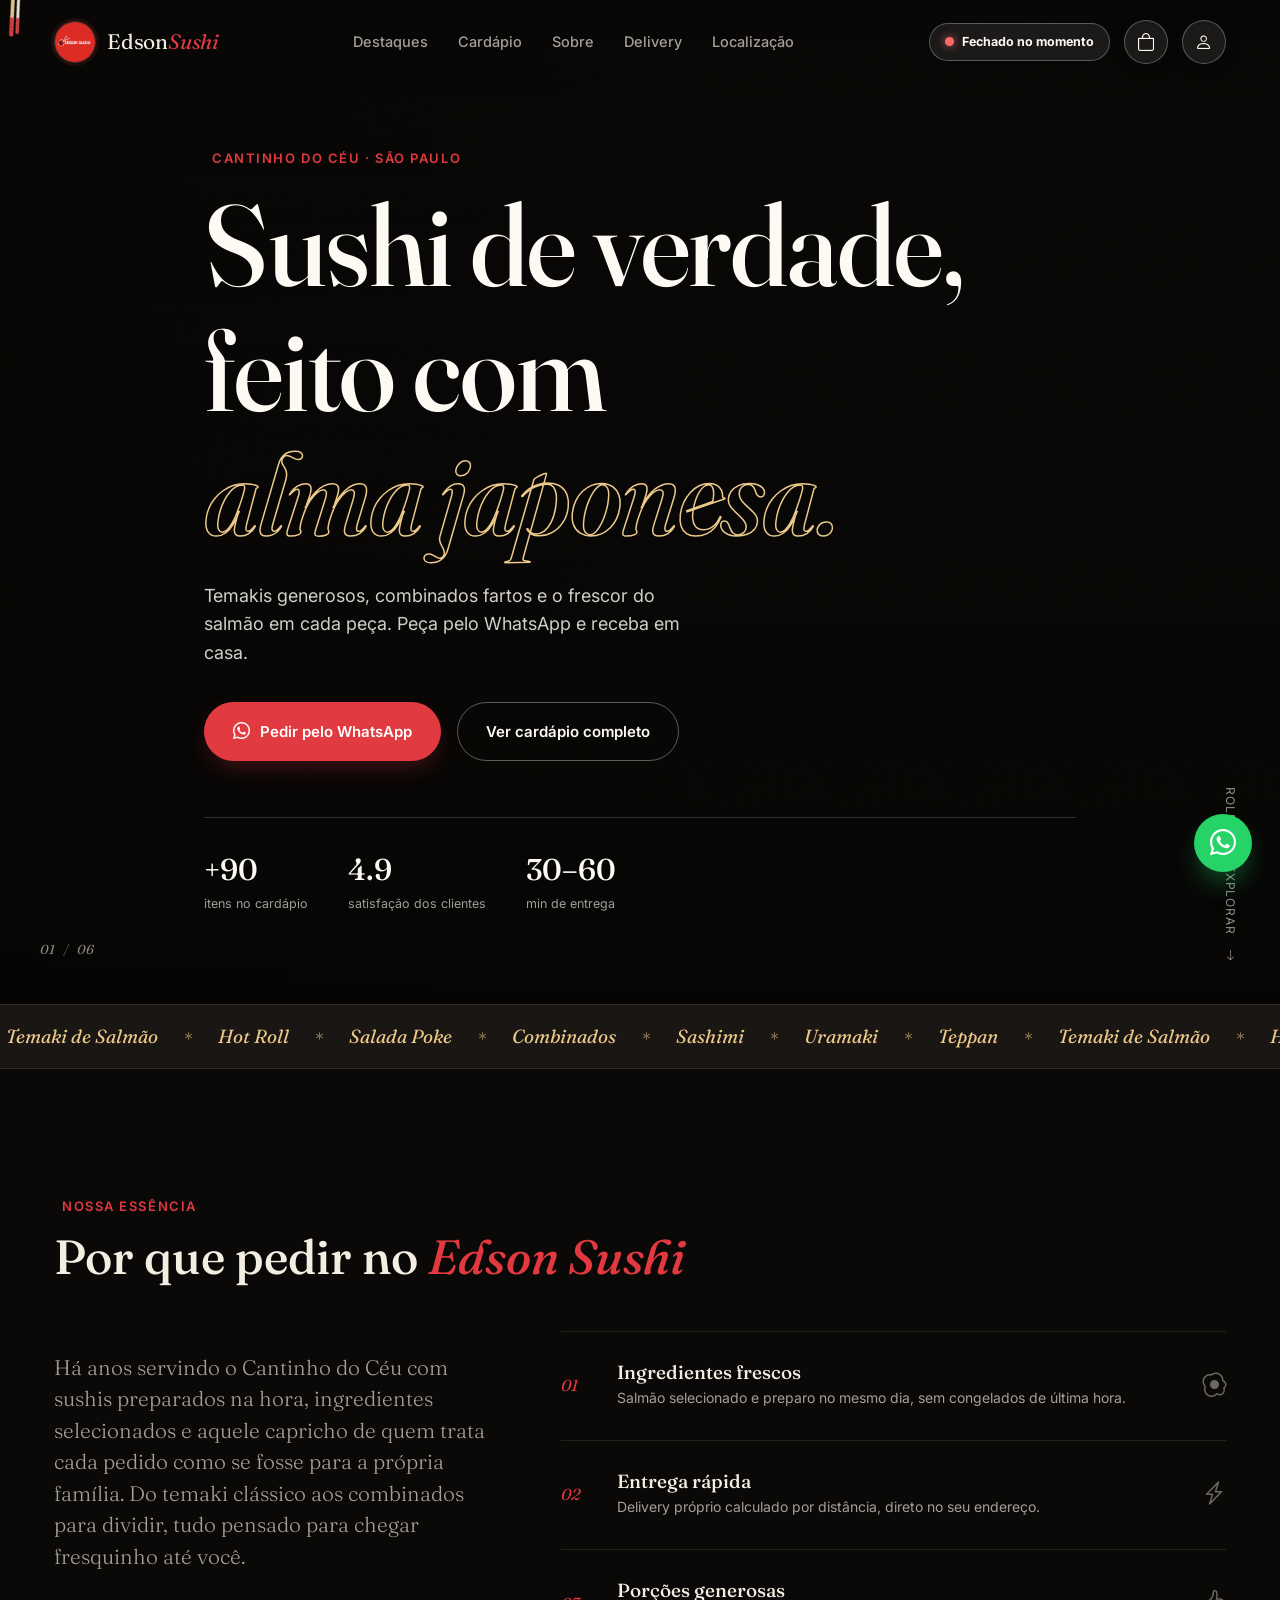
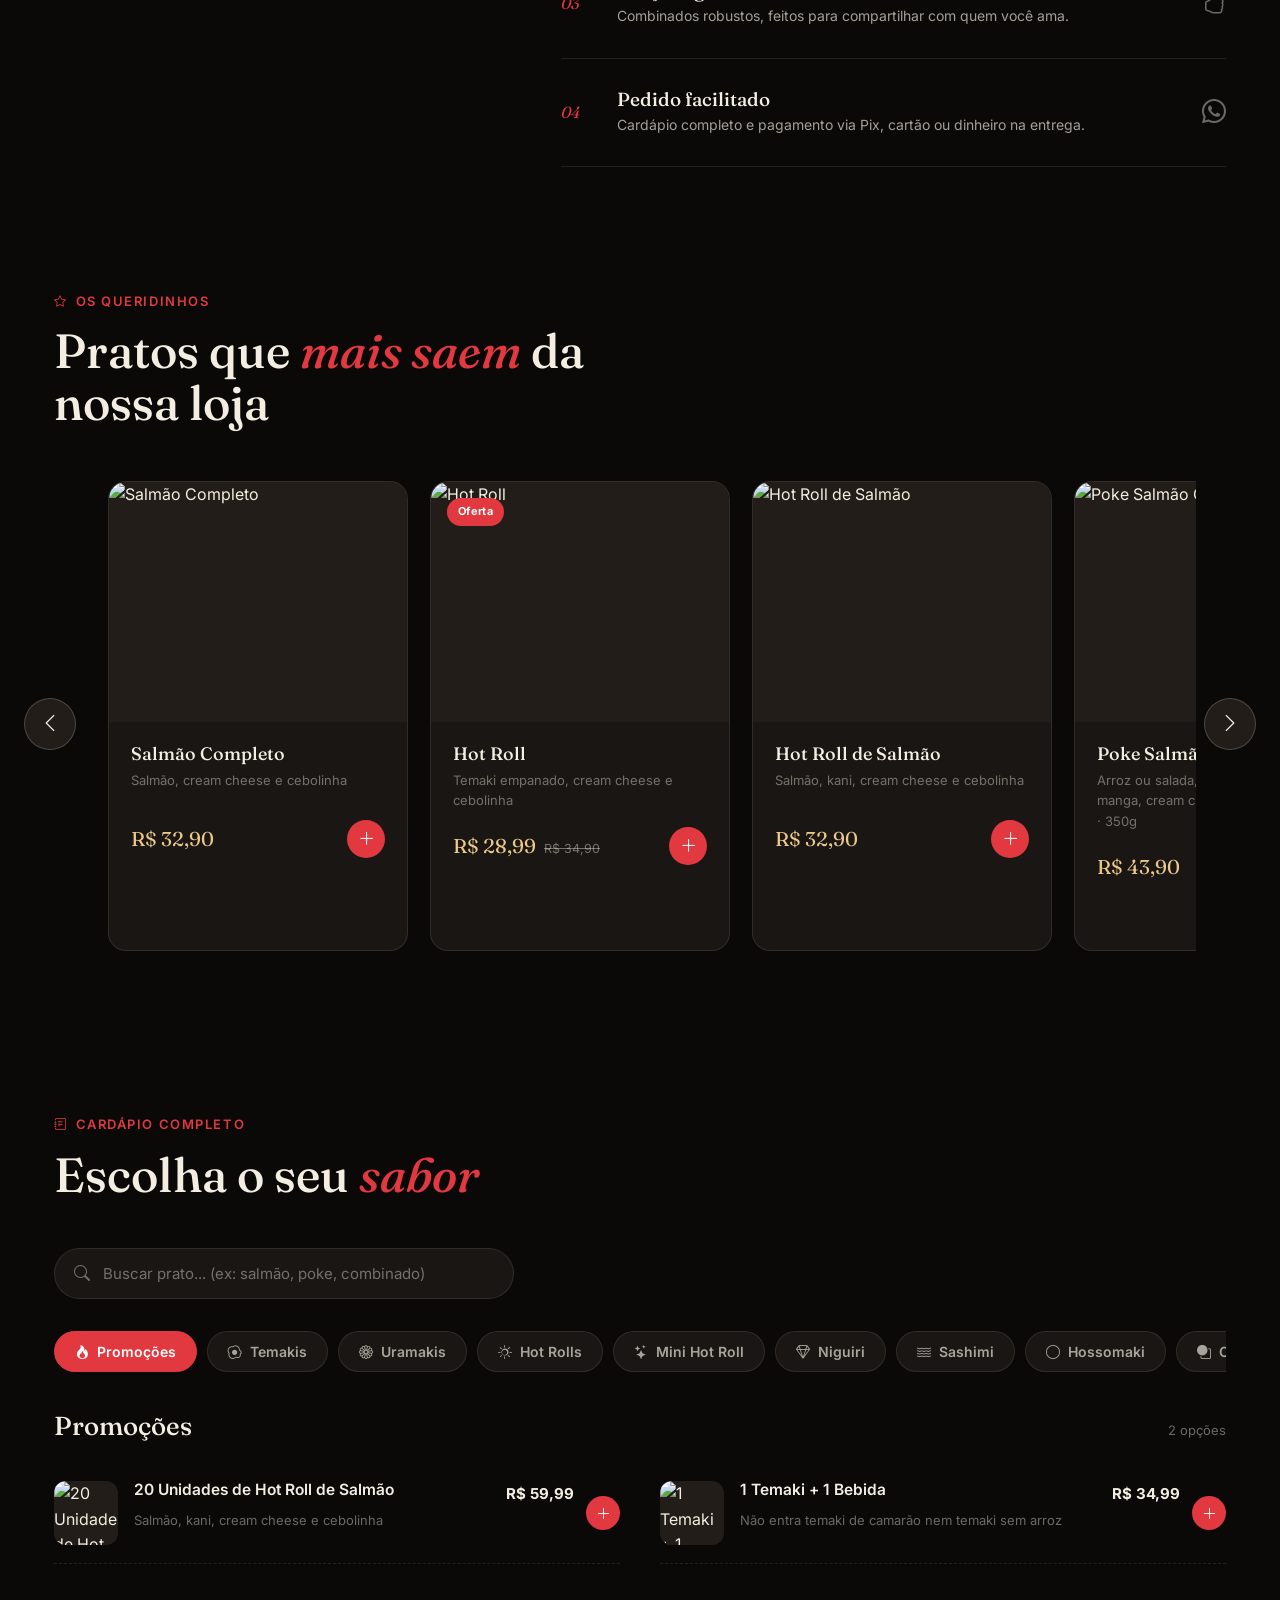
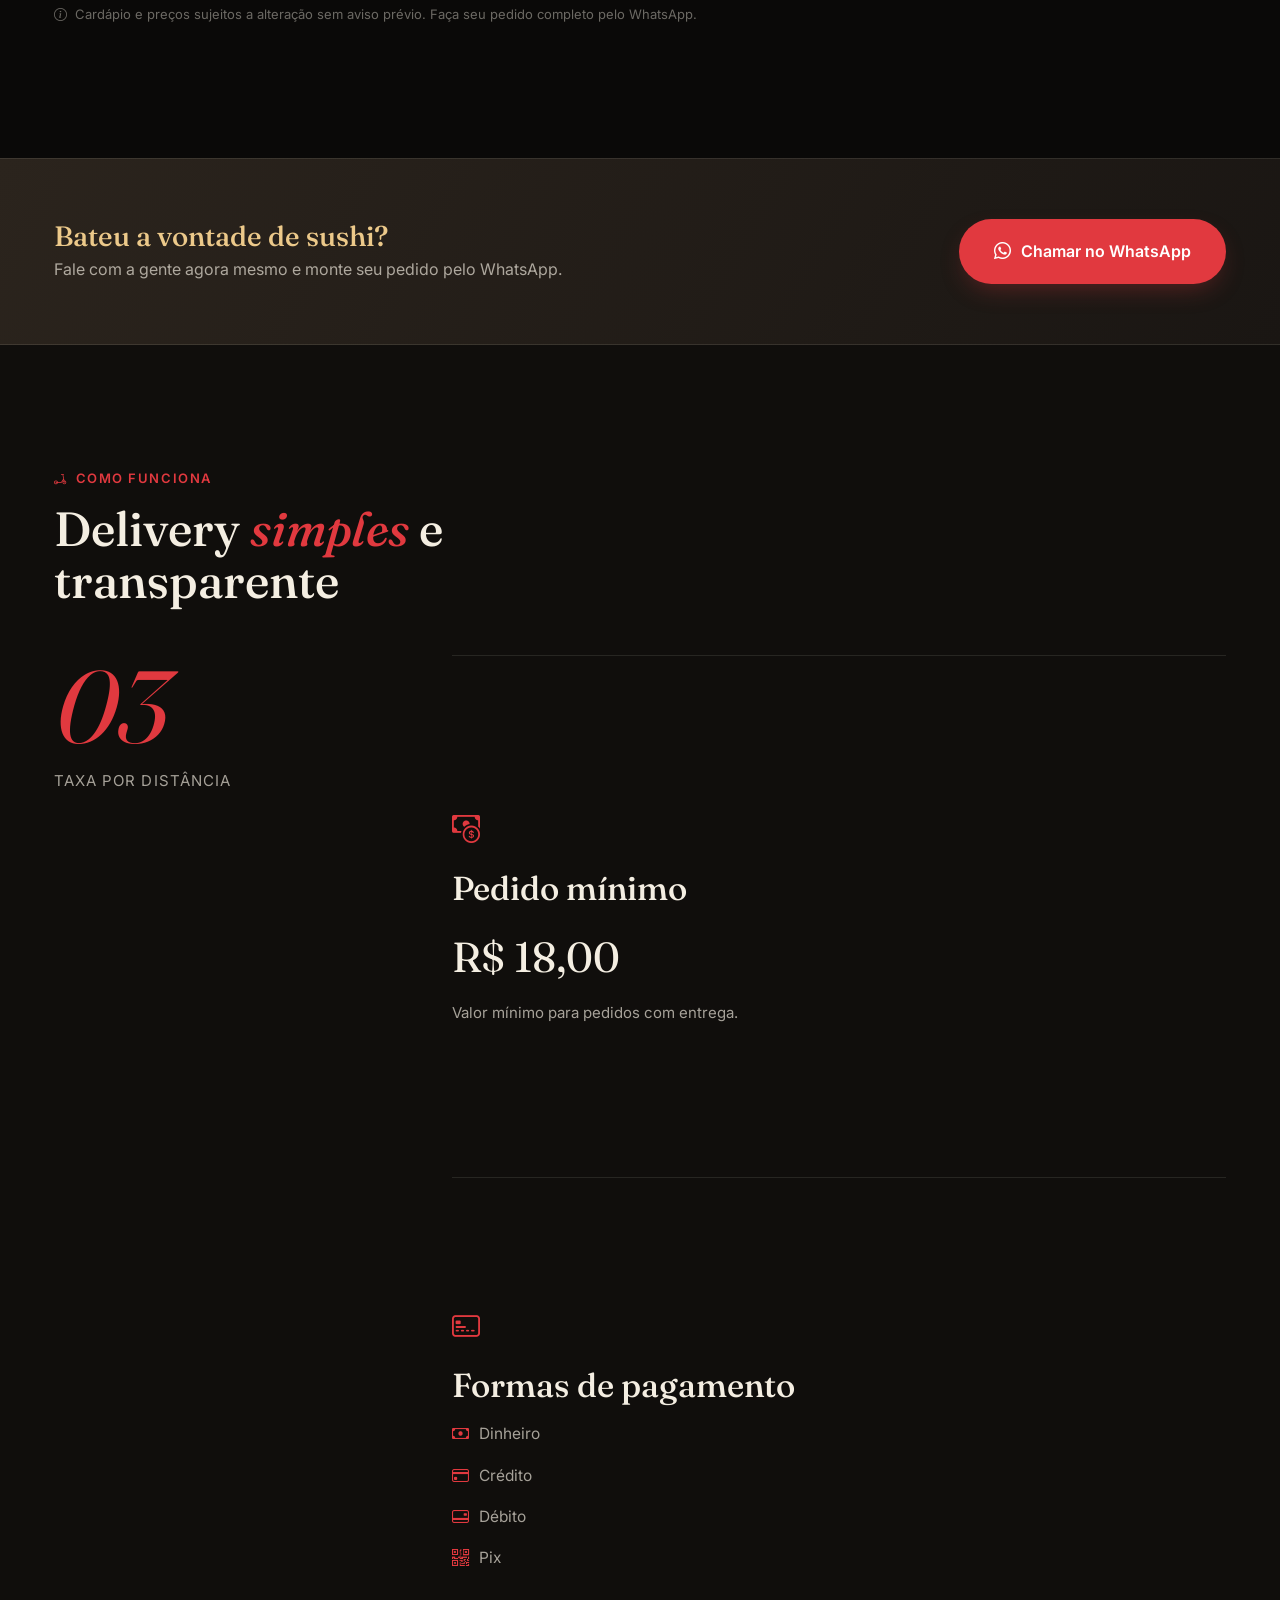
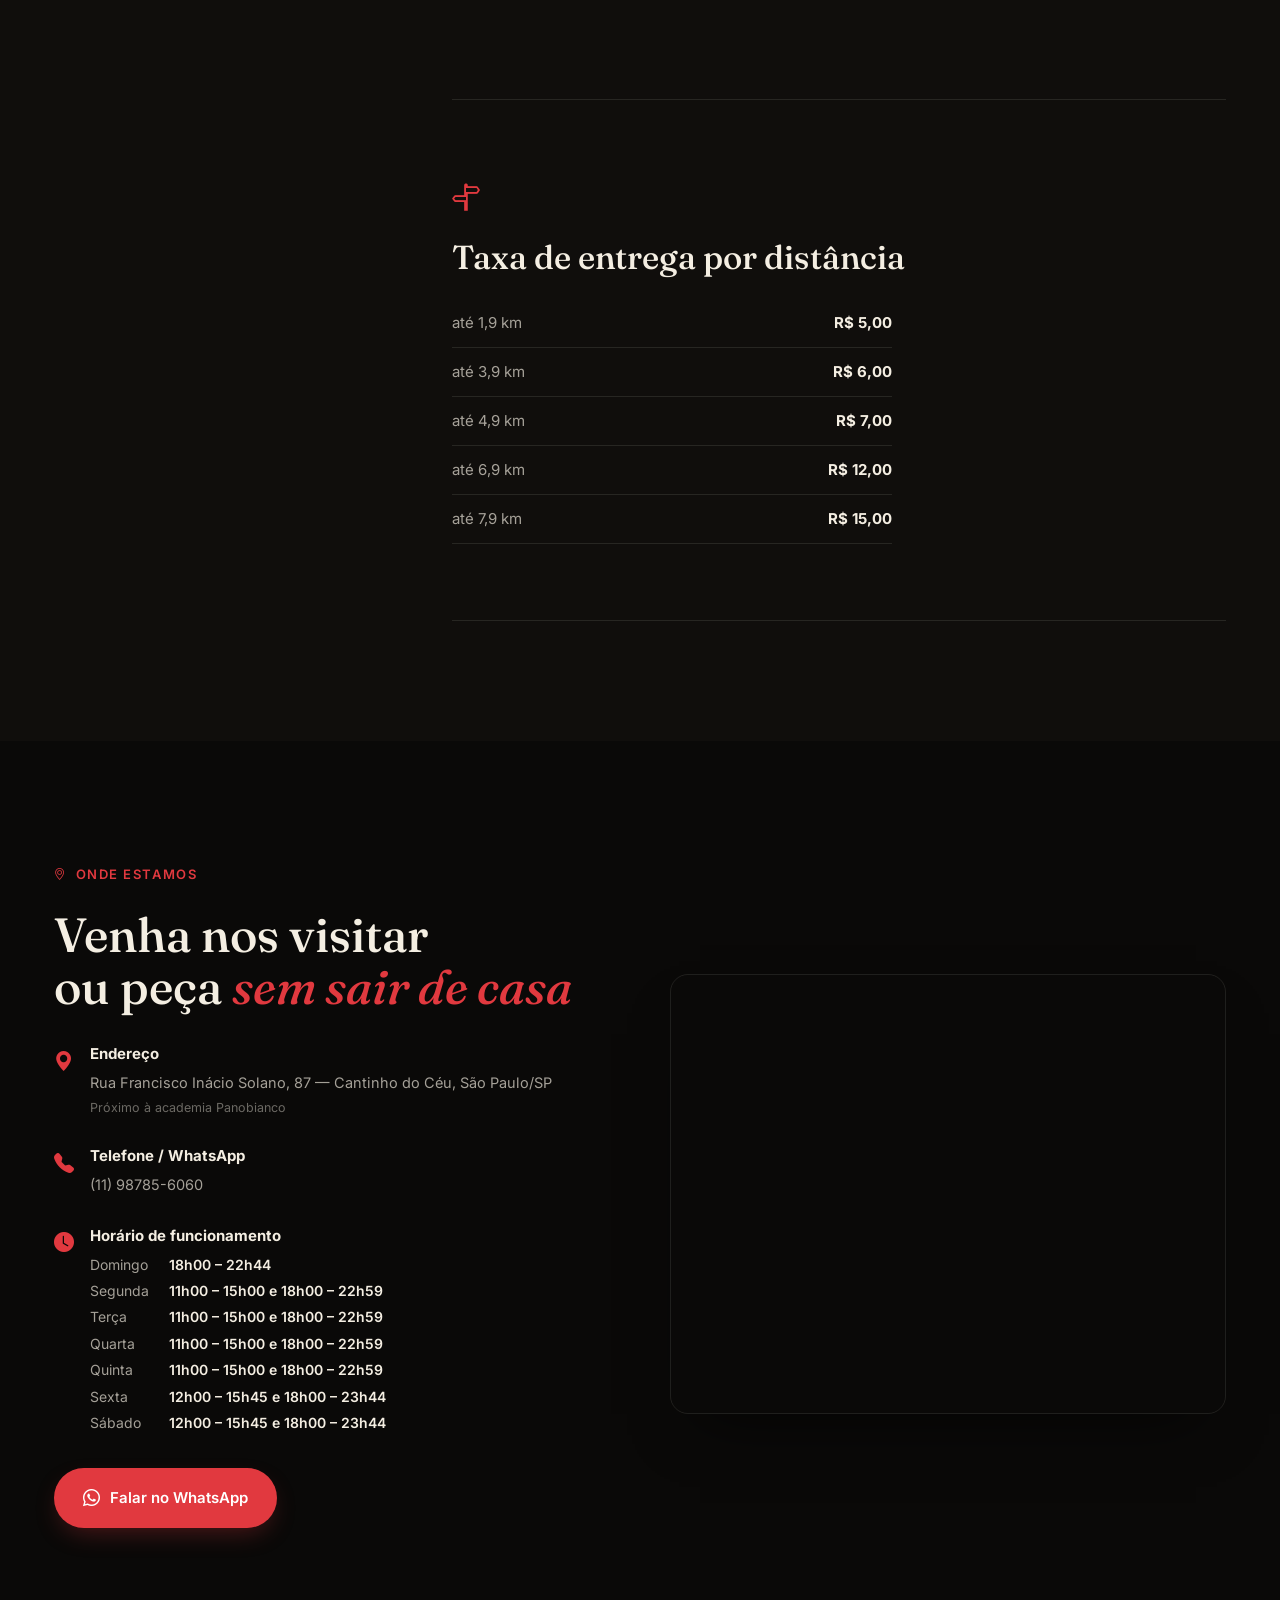
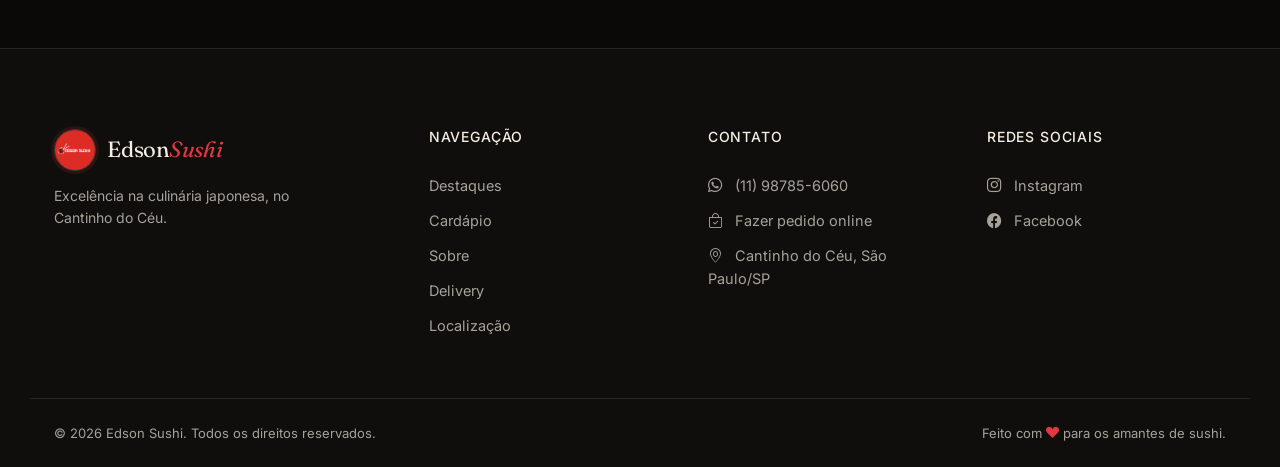
==== index.html @ 8721f0bc "Corrige cache do Cloudflare travando deploys + ajusta contraste do cursor RAIZ do "correção não apar" ====
<!DOCTYPE html>
<html lang="pt-BR">
<head>
<meta charset="UTF-8">
<meta name="viewport" content="width=device-width, initial-scale=1.0">
<title>Edson Sushi — Culinária Japonesa em São Paulo</title>
<meta name="description" content="Edson Sushi — excelência em culinária japonesa no Cantinho do Céu, São Paulo. Temakis, combinados, hot rolls, poke e muito mais. Peça pelo WhatsApp.">
<link rel="icon" href="images/logo.png">

<link rel="preconnect" href="https://fonts.googleapis.com">
<link rel="preconnect" href="https://fonts.gstatic.com" crossorigin>
<link href="https://fonts.googleapis.com/css2?family=Fraunces:ital,opsz,wght@0,9..144,300;0,9..144,500;0,9..144,600;1,9..144,500&family=Inter:wght@300;400;500;600;700&display=swap" rel="stylesheet">
<link rel="stylesheet" href="https://cdn.jsdelivr.net/npm/bootstrap-icons@1.11.3/font/bootstrap-icons.css">

<link rel="stylesheet" href="css/style.css">
</head>
<body>

<div class="grain"></div>
<div class="cursor-hashi" id="cursorHashi">
  <svg viewBox="0 0 44 44" width="44" height="44" fill="none">
    <!-- halo escuro: garante contraste do hashi mesmo sobre fotos claras -->
    <line x1="7" y1="35" x2="33" y2="5" stroke="#000" stroke-width="6.5" stroke-linecap="round" opacity=".5"/>
    <line x1="13" y1="37" x2="36" y2="10" stroke="#000" stroke-width="5.5" stroke-linecap="round" opacity=".5"/>
    <line x1="7" y1="35" x2="33" y2="5" stroke="#eccb95" stroke-width="3.6" stroke-linecap="round"/>
    <line x1="7" y1="35" x2="17" y2="23.4" stroke="#e1393f" stroke-width="3.6" stroke-linecap="round"/>
    <line x1="13" y1="37" x2="36" y2="10" stroke="#f7efe1" stroke-width="2.8" stroke-linecap="round"/>
    <line x1="13" y1="37" x2="21.5" y2="27" stroke="#e1393f" stroke-width="2.8" stroke-linecap="round"/>
  </svg>
</div>

<!-- ===== HEADER ===== -->
<header class="site-header" id="header">
  <div class="container header-inner">
    <a href="#top" class="brand">
      <img src="images/logo.png" alt="Edson Sushi" class="brand-logo">
      <span class="brand-name">Edson<em>Sushi</em></span>
    </a>

    <nav class="main-nav" id="mainNav">
      <a href="#destaques">Destaques</a>
      <a href="#cardapio">Cardápio</a>
      <a href="#sobre">Sobre</a>
      <a href="#delivery">Delivery</a>
      <a href="#local">Localização</a>
    </nav>

    <div class="header-actions">
      <span class="status-pill" id="statusPill"><i class="bi bi-circle-fill"></i> <span id="statusText">verificando…</span></span>
      <button class="btn-icon" id="cartBtn" aria-label="Abrir carrinho">
        <i class="bi bi-bag"></i>
        <span class="cart-badge" id="cartBadge" style="display:none;">0</span>
      </button>
      <button class="btn-icon" id="accountBtn" aria-label="Minha conta">
        <i class="bi bi-person"></i>
      </button>
      <button class="nav-toggle" id="navToggle" aria-label="Abrir menu"><span></span><span></span><span></span></button>
    </div>
  </div>
</header>

<!-- ===== HERO ===== -->
<section class="hero" id="top">
  <div class="hero-media">
    <img src="https://s3.us-west-2.amazonaws.com/whatsmenu/production/edsonsushi/products/1219665/edsonsushivdajgpfoons94pqwebp" alt="Pratos do Edson Sushi">
    <div class="hero-overlay"></div>
  </div>

  <div class="container hero-content">
    <p class="eyebrow reveal"><i class="bi bi-sparkle"></i> Cantinho do Céu · São Paulo</p>
    <h1 class="hero-kinetic">
      <span id="heroTitleMain"><span class="line"><span class="w">Sushi</span> <span class="w">de</span> <span class="w">verdade,</span></span><span class="line"><span class="w">feito</span> <span class="w">com</span></span></span>
      <span id="heroTitleAccent" class="stroke"><span class="line"><span class="w">alma</span> <span class="w">japonesa.</span></span></span>
    </h1>
    <p class="hero-lead reveal" id="heroLeadText">Temakis generosos, combinados fartos e o frescor do salmão em cada peça. Peça pelo WhatsApp e receba em casa.</p>
    <div class="hero-actions reveal">
      <a href="https://wa.me/5511987856060?text=Ol%C3%A1!%20Gostaria%20de%20fazer%20um%20pedido%20no%20Edson%20Sushi." target="_blank" rel="noopener" class="btn btn-primary" data-cursor="hover">
        <i class="bi bi-whatsapp"></i> Pedir pelo WhatsApp
      </a>
      <a href="#cardapio" class="btn btn-ghost" data-cursor="hover">Ver cardápio completo</a>
    </div>

    <div class="hero-stats reveal">
      <div><strong data-count="90" data-prefix="+">0</strong><span>itens no cardápio</span></div>
      <div><strong data-count="4.9">0</strong><span>satisfação dos clientes</span></div>
      <div><strong class="static">30–60</strong><span>min de entrega</span></div>
    </div>
  </div>

  <div class="hero-index">01 <span>/</span> 06</div>
  <div class="hero-scroll"><span>role para explorar</span><i class="bi bi-arrow-down"></i></div>
</section>

<!-- ===== MARQUEE ===== -->
<div class="marquee">
  <div class="marquee-track">
    <span>Temaki de Salmão</span><i class="bi bi-asterisk"></i>
    <span>Hot Roll</span><i class="bi bi-asterisk"></i>
    <span>Salada Poke</span><i class="bi bi-asterisk"></i>
    <span>Combinados</span><i class="bi bi-asterisk"></i>
    <span>Sashimi</span><i class="bi bi-asterisk"></i>
    <span>Uramaki</span><i class="bi bi-asterisk"></i>
    <span>Teppan</span><i class="bi bi-asterisk"></i>
    <span>Temaki de Salmão</span><i class="bi bi-asterisk"></i>
    <span>Hot Roll</span><i class="bi bi-asterisk"></i>
    <span>Salada Poke</span><i class="bi bi-asterisk"></i>
    <span>Combinados</span><i class="bi bi-asterisk"></i>
    <span>Sashimi</span><i class="bi bi-asterisk"></i>
    <span>Uramaki</span><i class="bi bi-asterisk"></i>
    <span>Teppan</span><i class="bi bi-asterisk"></i>
  </div>
</div>

<!-- ===== SOBRE / DIFERENCIAIS ===== -->
<section class="about" id="sobre">
  <div class="container">
    <div class="section-head reveal">
      <p class="eyebrow"><i class="bi bi-sparkle"></i> Nossa essência</p>
      <h2>Por que pedir no <span>Edson Sushi</span></h2>
    </div>

    <div class="about-grid">
      <div class="about-lead reveal">
        <p id="aboutLeadText">Há anos servindo o Cantinho do Céu com sushis preparados na hora, ingredientes selecionados e aquele capricho de quem trata cada pedido como se fosse para a própria família. Do temaki clássico aos combinados para dividir, tudo pensado para chegar fresquinho até você.</p>
      </div>

      <ul class="feature-list">
        <li class="feature-row reveal">
          <span class="feature-num">01</span>
          <div class="feature-text">
            <h3>Ingredientes frescos</h3>
            <p>Salmão selecionado e preparo no mesmo dia, sem congelados de última hora.</p>
          </div>
          <i class="bi bi-egg-fried"></i>
        </li>
        <li class="feature-row reveal">
          <span class="feature-num">02</span>
          <div class="feature-text">
            <h3>Entrega rápida</h3>
            <p>Delivery próprio calculado por distância, direto no seu endereço.</p>
          </div>
          <i class="bi bi-lightning-charge"></i>
        </li>
        <li class="feature-row reveal">
          <span class="feature-num">03</span>
          <div class="feature-text">
            <h3>Porções generosas</h3>
            <p>Combinados robustos, feitos para compartilhar com quem você ama.</p>
          </div>
          <i class="bi bi-hand-thumbs-up"></i>
        </li>
        <li class="feature-row reveal">
          <span class="feature-num">04</span>
          <div class="feature-text">
            <h3>Pedido facilitado</h3>
            <p>Cardápio completo e pagamento via Pix, cartão ou dinheiro na entrega.</p>
          </div>
          <i class="bi bi-whatsapp"></i>
        </li>
      </ul>
    </div>
  </div>
</section>

<!-- ===== DESTAQUES ===== -->
<section class="featured" id="destaques">
  <div class="container">
    <div class="section-head">
      <p class="eyebrow"><i class="bi bi-star"></i> Os queridinhos</p>
      <h2>Pratos que <span>mais saem</span> da nossa loja</h2>
    </div>
  </div>

  <div class="featured-wrap">
    <button class="featured-nav prev" id="featuredPrev" aria-label="Anterior"><i class="bi bi-chevron-left"></i></button>
    <div class="featured-track-wrap" id="featuredTrackWrap">
      <div class="featured-track" id="featuredTrack"></div>
    </div>
    <button class="featured-nav next" id="featuredNext" aria-label="Próximo"><i class="bi bi-chevron-right"></i></button>
  </div>
</section>

<!-- ===== CARDÁPIO ===== -->
<section class="menu-section" id="cardapio">
  <div class="container">
    <div class="section-head">
      <p class="eyebrow"><i class="bi bi-journal-text"></i> Cardápio completo</p>
      <h2>Escolha o seu <span>sabor</span></h2>
    </div>

    <div class="menu-search">
      <i class="bi bi-search"></i>
      <input type="text" id="menuSearch" placeholder="Buscar prato... (ex: salmão, poke, combinado)">
    </div>

    <div class="menu-tabs-wrap">
      <div class="menu-tabs" id="menuTabs"></div>
    </div>

    <div class="menu-panels" id="menuPanels"></div>

    <p class="menu-note"><i class="bi bi-info-circle"></i> Cardápio e preços sujeitos a alteração sem aviso prévio. Faça seu pedido completo pelo WhatsApp.</p>
  </div>
</section>

<!-- ===== CTA FAIXA ===== -->
<section class="cta-strip">
  <div class="container cta-strip-inner">
    <div>
      <h3 id="ctaTitleText">Bateu a vontade de sushi?</h3>
      <p id="ctaBodyText">Fale com a gente agora mesmo e monte seu pedido pelo WhatsApp.</p>
    </div>
    <a href="https://wa.me/5511987856060?text=Ol%C3%A1!%20Gostaria%20de%20fazer%20um%20pedido%20no%20Edson%20Sushi." target="_blank" rel="noopener" class="btn btn-primary btn-lg">
      <i class="bi bi-whatsapp"></i> Chamar no WhatsApp
    </a>
  </div>
</section>

<!-- ===== DELIVERY / PAGAMENTO ===== -->
<section class="delivery" id="delivery">
  <div class="container">
    <div class="section-head light reveal">
      <p class="eyebrow"><i class="bi bi-scooter"></i> Como funciona</p>
      <h2>Delivery <span>simples</span> e transparente</h2>
    </div>

    <div class="delivery-sticky-grid">
      <div class="delivery-sticky-col">
        <div class="delivery-sticky-inner">
          <span class="delivery-chapter-num" id="deliveryChapterNum">01</span>
          <span class="delivery-chapter-label" id="deliveryChapterLabel">Pedido mínimo</span>
        </div>
      </div>

      <div class="delivery-chapters">
        <div class="delivery-chapter" data-chapter="01" data-label="Pedido mínimo">
          <i class="bi bi-cash-coin"></i>
          <h3>Pedido mínimo</h3>
          <p class="big">R$ 18,00</p>
          <p>Valor mínimo para pedidos com entrega.</p>
        </div>

        <div class="delivery-chapter" data-chapter="02" data-label="Formas de pagamento">
          <i class="bi bi-credit-card-2-front"></i>
          <h3>Formas de pagamento</h3>
          <ul class="payment-list">
            <li><i class="bi bi-cash"></i> Dinheiro</li>
            <li><i class="bi bi-credit-card"></i> Crédito</li>
            <li><i class="bi bi-credit-card-2-back"></i> Débito</li>
            <li><i class="bi bi-qr-code"></i> Pix</li>
          </ul>
        </div>

        <div class="delivery-chapter" data-chapter="03" data-label="Taxa por distância">
          <i class="bi bi-signpost-split"></i>
          <h3>Taxa de entrega por distância</h3>
          <table class="fee-table">
            <tbody id="feeTable"></tbody>
          </table>
        </div>
      </div>
    </div>
  </div>
</section>

<!-- ===== LOCALIZAÇÃO ===== -->
<section class="location" id="local">
  <div class="container location-grid">
    <div class="location-info">
      <p class="eyebrow"><i class="bi bi-geo-alt"></i> Onde estamos</p>
      <h2>Venha nos visitar<br> ou peça <span>sem sair de casa</span></h2>

      <ul class="info-list">
        <li>
          <i class="bi bi-geo-alt-fill"></i>
          <div>
            <strong>Endereço</strong>
            <span>Rua Francisco Inácio Solano, 87 — Cantinho do Céu, São Paulo/SP</span>
            <small>Próximo à academia Panobianco</small>
          </div>
        </li>
        <li>
          <i class="bi bi-telephone-fill"></i>
          <div>
            <strong>Telefone / WhatsApp</strong>
            <span>(11) 98785-6060</span>
          </div>
        </li>
        <li>
          <i class="bi bi-clock-fill"></i>
          <div>
            <strong>Horário de funcionamento</strong>
            <div class="hours-table" id="hoursTable"></div>
          </div>
        </li>
      </ul>

      <a href="https://wa.me/5511987856060" target="_blank" rel="noopener" class="btn btn-primary">
        <i class="bi bi-whatsapp"></i> Falar no WhatsApp
      </a>
    </div>

    <div class="location-map">
      <iframe
        title="Mapa Edson Sushi"
        src="https://www.google.com/maps?q=Rua+Francisco+In%C3%A1cio+Solano,87,+Cantinho+do+C%C3%A9u,+S%C3%A3o+Paulo&output=embed"
        loading="lazy"
        referrerpolicy="no-referrer-when-downgrade">
      </iframe>
    </div>
  </div>
</section>

<!-- ===== FOOTER ===== -->
<footer class="site-footer">
  <div class="container footer-grid">
    <div class="footer-brand">
      <div class="brand">
        <img src="images/logo.png" alt="Edson Sushi" class="brand-logo">
        <span class="brand-name">Edson<em>Sushi</em></span>
      </div>
      <p>Excelência na culinária japonesa, no Cantinho do Céu.</p>
    </div>

    <div class="footer-col">
      <h4>Navegação</h4>
      <a href="#destaques">Destaques</a>
      <a href="#cardapio">Cardápio</a>
      <a href="#sobre">Sobre</a>
      <a href="#delivery">Delivery</a>
      <a href="#local">Localização</a>
    </div>

    <div class="footer-col">
      <h4>Contato</h4>
      <a href="https://wa.me/5511987856060" target="_blank" rel="noopener"><i class="bi bi-whatsapp"></i> (11) 98785-6060</a>
      <a href="https://whatsmenu.com.br/edsonsushi" target="_blank" rel="noopener"><i class="bi bi-bag-check"></i> Fazer pedido online</a>
      <span><i class="bi bi-geo-alt"></i> Cantinho do Céu, São Paulo/SP</span>
    </div>

    <div class="footer-col">
      <h4>Redes sociais</h4>
      <a href="#"><i class="bi bi-instagram"></i> Instagram</a>
      <a href="#"><i class="bi bi-facebook"></i> Facebook</a>
    </div>
  </div>

  <div class="footer-bottom">
    <div class="container">
      <span>© <span id="year"></span> Edson Sushi. Todos os direitos reservados.</span>
      <span>Feito com <i class="bi bi-suit-heart-fill"></i> para os amantes de sushi.</span>
    </div>
  </div>
</footer>

<a href="https://wa.me/5511987856060?text=Ol%C3%A1!%20Gostaria%20de%20fazer%20um%20pedido%20no%20Edson%20Sushi." target="_blank" rel="noopener" class="whatsapp-float" aria-label="Pedir pelo WhatsApp">
  <i class="bi bi-whatsapp"></i>
</a>

<button class="back-to-top" id="backToTop" aria-label="Voltar ao topo"><i class="bi bi-arrow-up"></i></button>

<div class="toast-wrap" id="toastWrap"></div>

<!-- ===== AUTH MODAL (Login / Cadastro) ===== -->
<div class="overlay" id="authOverlay">
  <div class="modal">
    <button class="modal-close" id="authClose" aria-label="Fechar"><i class="bi bi-x-lg"></i></button>

    <div class="modal-head">
      <p class="eyebrow"><i class="bi bi-person-check"></i> Identifique-se</p>
      <h3>Entre para montar seu pedido</h3>
      <p>Só pedimos isso uma vez — na próxima compra já ficará salvo neste navegador.</p>
    </div>

    <div class="auth-tabs">
      <button class="auth-tab active" data-tab="login">Já sou cliente</button>
      <button class="auth-tab" data-tab="signup">Criar cadastro</button>
    </div>

    <!-- LOGIN VIEW -->
    <div class="auth-view active" id="loginView">
      <form id="loginForm" novalidate>
        <div class="form-group">
          <label for="loginPhone">Celular cadastrado</label>
          <input type="tel" id="loginPhone" placeholder="(11) 90000-0000" required>
          <span class="field-error" id="loginPhoneError">Não encontramos um cadastro com esse celular.</span>
        </div>
        <button type="submit" class="btn btn-primary btn-block">Entrar</button>
        <p class="form-foot">Ainda não tem conta? <button type="button" data-tab="signup">Cadastre-se</button></p>
      </form>
    </div>

    <!-- SIGNUP VIEW -->
    <div class="auth-view" id="signupView">
      <form id="signupForm" novalidate>
        <div class="form-group">
          <label for="suName">Nome completo</label>
          <input type="text" id="suName" placeholder="Seu nome" required>
        </div>
        <div class="form-row">
          <div class="form-group">
            <label for="suEmail">E-mail</label>
            <input type="email" id="suEmail" placeholder="voce@email.com" required>
          </div>
          <div class="form-group">
            <label for="suPhone">Celular</label>
            <input type="tel" id="suPhone" placeholder="(11) 90000-0000" required>
          </div>
        </div>
        <div class="form-group">
          <label for="suCpf">CPF</label>
          <input type="text" id="suCpf" placeholder="000.000.000-00" required>
          <span class="field-error" id="suCpfError">CPF inválido. Confira os números.</span>
        </div>

        <div class="cep-row">
          <div class="form-group">
            <label for="suCep">CEP</label>
            <input type="text" id="suCep" placeholder="00000-000" required>
          </div>
          <button type="button" class="btn btn-outline btn-sm" id="suCepBtn">Buscar</button>
        </div>
        <div class="cep-status" id="suCepStatus"></div>

        <div class="form-group" style="margin-top:14px;">
          <label for="suStreet">Rua</label>
          <input type="text" id="suStreet" placeholder="Rua / Avenida">
        </div>
        <div class="form-row">
          <div class="form-group">
            <label for="suNumber">Número</label>
            <input type="text" id="suNumber" placeholder="123">
          </div>
          <div class="form-group">
            <label for="suComplement">Complemento (opcional)</label>
            <input type="text" id="suComplement" placeholder="Apto, bloco...">
          </div>
        </div>
        <div class="form-row">
          <div class="form-group">
            <label for="suNeighborhood">Bairro</label>
            <input type="text" id="suNeighborhood" placeholder="Bairro">
          </div>
          <div class="form-group">
            <label for="suCity">Cidade / UF</label>
            <input type="text" id="suCity" placeholder="Cidade/UF">
          </div>
        </div>

        <button type="submit" class="btn btn-primary btn-block">Criar cadastro e continuar</button>
        <p class="form-foot">Já tem cadastro? <button type="button" data-tab="login">Entrar</button></p>
      </form>
    </div>
  </div>
</div>

<!-- ===== MINHA CONTA ===== -->
<div class="overlay" id="accountOverlay">
  <div class="modal">
    <button class="modal-close" id="accountClose" aria-label="Fechar"><i class="bi bi-x-lg"></i></button>

    <div class="modal-head">
      <p class="eyebrow"><i class="bi bi-person"></i> Minha conta</p>
      <h3 id="accountGreeting">Olá!</h3>
      <p>Atualize seus dados de contato e entrega quando precisar.</p>
    </div>

    <form id="accountForm" novalidate>
      <div class="form-group">
        <label for="accName">Nome completo</label>
        <input type="text" id="accName" required>
      </div>
      <div class="form-row">
        <div class="form-group">
          <label for="accEmail">E-mail</label>
          <input type="email" id="accEmail" required>
        </div>
        <div class="form-group">
          <label for="accPhone">Celular</label>
          <input type="tel" id="accPhone" required>
        </div>
      </div>
      <div class="form-group">
        <label for="accCpf">CPF</label>
        <input type="text" id="accCpf">
        <span class="field-error" id="accCpfError">CPF inválido. Confira os números.</span>
      </div>

      <div class="cep-row">
        <div class="form-group">
          <label for="accCep">CEP</label>
          <input type="text" id="accCep" placeholder="00000-000">
        </div>
        <button type="button" class="btn btn-outline btn-sm" id="accCepBtn">Buscar</button>
      </div>
      <div class="cep-status" id="accCepStatus"></div>

      <div class="form-group" style="margin-top:14px;">
        <label for="accStreet">Rua</label>
        <input type="text" id="accStreet" placeholder="Rua / Avenida">
      </div>
      <div class="form-row">
        <div class="form-group">
          <label for="accNumber">Número</label>
          <input type="text" id="accNumber" placeholder="123">
        </div>
        <div class="form-group">
          <label for="accComplement">Complemento (opcional)</label>
          <input type="text" id="accComplement" placeholder="Apto, bloco...">
        </div>
      </div>
      <div class="form-row">
        <div class="form-group">
          <label for="accNeighborhood">Bairro</label>
          <input type="text" id="accNeighborhood" placeholder="Bairro">
        </div>
        <div class="form-group">
          <label for="accCity">Cidade / UF</label>
          <input type="text" id="accCity" placeholder="Cidade/UF">
        </div>
      </div>

      <button type="submit" class="btn btn-primary btn-block">Salvar alterações</button>
      <button type="button" class="btn btn-outline btn-block" id="accountLogoutBtn" style="margin-top:10px;"><i class="bi bi-box-arrow-right"></i> Sair da conta</button>
    </form>
  </div>
</div>

<!-- ===== CART DRAWER ===== -->
<div class="drawer-overlay" id="cartOverlay">
  <aside class="cart-drawer">
    <div class="drawer-head">
      <button class="drawer-back" id="drawerBackBtn" style="display:none;"><i class="bi bi-arrow-left"></i></button>
      <h3 id="drawerTitle"><i class="bi bi-bag"></i> Seu pedido</h3>
      <button class="drawer-close" id="cartClose" aria-label="Fechar"><i class="bi bi-x-lg"></i></button>
    </div>

    <div class="drawer-body">

      <!-- STEP 1: CART -->
      <div class="drawer-view active" id="viewCart">
        <div id="cartItemsWrap"></div>
      </div>

      <!-- STEP 2: ADDRESS -->
      <div class="drawer-view" id="viewAddress">
        <div class="step-dots"><span class="active"></span><span></span><span></span></div>
        <div id="addressConfirmWrap"></div>
      </div>

      <!-- STEP 3: PAYMENT -->
      <div class="drawer-view" id="viewPayment">
        <div class="step-dots"><span class="active"></span><span class="active"></span><span></span></div>
        <h4 style="font-size:15px;margin-bottom:16px;color:var(--text-dim);font-weight:600;">Forma de pagamento</h4>
        <div class="payment-options" id="paymentOptions"></div>
        <div class="form-group" id="troco-wrap" style="display:none;">
          <label for="trocoInput">Precisa de troco para quanto?</label>
          <input type="text" id="trocoInput" placeholder="Ex: R$ 100,00 (opcional)">
        </div>
      </div>

      <!-- STEP 4: REVIEW -->
      <div class="drawer-view" id="viewReview">
        <div class="step-dots"><span class="active"></span><span class="active"></span><span class="active"></span></div>
        <div id="reviewWrap"></div>
      </div>

    </div>

    <div class="drawer-foot">
      <div class="summary-row total" id="drawerTotalRow" style="display:none;">
        <span>Total</span><span id="drawerTotal">R$ 0,00</span>
      </div>
      <button class="btn btn-primary btn-block" id="drawerActionBtn">Continuar</button>
    </div>
  </aside>
</div>

<!-- Supabase (usado pelo painel de super admin — opcional pro site funcionar) -->
<script src="https://cdn.jsdelivr.net/npm/@supabase/supabase-js@2/dist/umd/supabase.js"></script>

<script src="js/menu-data.js"></script>
<script src="js/supabase-config.js"></script>
<script src="js/supabase-sync.js"></script>
<script src="js/toast.js"></script>
<script src="js/auth.js"></script>
<script src="js/cart.js"></script>
<script src="js/main.js"></script>
<script src="js/scroll-fx.js"></script>
</body>
</html>
---- css/style.css ----
/* ============================================
   EDSON SUSHI — DESIGN SYSTEM (DARK)
   ============================================ */

:root{
  --bg: #0a0908;
  --bg-soft: #100e0c;
  --surface: #1a1613;
  --surface-2: #221d18;
  --surface-3: #2b241d;

  --text: #f4eee2;
  --text-dim: rgba(244,238,226,.66);
  --text-faint: rgba(244,238,226,.42);

  --red: #e1393f;
  --red-deep: #9c1c20;
  --red-glow: rgba(225,57,63,.35);
  --gold: #d9a75c;
  --gold-light: #ecc98a;
  --green: #35b16a;

  --line: rgba(244,238,226,.1);
  --line-strong: rgba(244,238,226,.2);

  --font-display: "Fraunces", serif;
  --font-body: "Inter", sans-serif;

  --radius: 18px;
  --radius-sm: 12px;
  --ease: cubic-bezier(.22,.9,.28,1);
}

*, *::before, *::after{ box-sizing: border-box; }
html{ scroll-padding-top: 90px; scroll-behavior: smooth; }
body{
  margin:0;
  background: var(--bg);
  color: var(--text);
  font-family: var(--font-body);
  font-size: 16px;
  line-height: 1.6;
  -webkit-font-smoothing: antialiased;
  overflow-x: hidden;
}
body.lock-scroll{ overflow: hidden; }
img{ max-width:100%; display:block; }
a{ color:inherit; text-decoration:none; }
ul{ list-style:none; margin:0; padding:0; }
button{ font-family:inherit; cursor:pointer; }
input, select{ font-family:inherit; }

.container{
  width:100%;
  max-width: 1220px;
  margin: 0 auto;
  padding: 0 24px;
}

/* subtle film grain overlay for texture */
.grain{
  position: fixed; inset:0; z-index: 3; pointer-events:none;
  opacity: .045; mix-blend-mode: overlay;
  background-image: url("data:image/svg+xml,%3Csvg xmlns='http://www.w3.org/2000/svg' width='120' height='120'%3E%3Cfilter id='n'%3E%3CfeTurbulence type='fractalNoise' baseFrequency='0.9' numOctaves='2' stitchTiles='stitch'/%3E%3C/filter%3E%3Crect width='100%25' height='100%25' filter='url(%23n)'/%3E%3C/svg%3E");
}

/* custom cursor: mini hashi (só ativado via JS em dispositivos com mouse fino) */
.cursor-hashi{
  position: fixed; top:0; left:0; width: 44px; height: 44px;
  margin: -7px 0 0 -7px; /* alinha a "ponta" do hashi (canto inferior-esquerdo do svg) ao ponteiro real */
  pointer-events: none; z-index: 9999;
  opacity: 0; transition: opacity .2s, transform .12s var(--ease);
}
html.cursor-fine .cursor-hashi{ opacity: .95; }
html.cursor-fine .cursor-hashi.is-hidden{ opacity: 0; }
html.cursor-fine, html.cursor-fine a, html.cursor-fine button, html.cursor-fine input{ cursor: none; }

.eyebrow{
  display:inline-flex; align-items:center; gap:8px;
  font-size: 13px; letter-spacing: .12em; text-transform: uppercase;
  color: var(--red); font-weight:600; margin: 0 0 14px;
}
.eyebrow i{ font-size: 12px; }
.eyebrow.on-dark{ color: var(--gold-light); }

h1,h2,h3,h4{ font-family: var(--font-display); font-weight:500; margin:0; line-height:1.08; color: var(--text); }
h2{ font-size: clamp(2rem, 4vw, 3rem); }
h2 span{ color: var(--red); font-style: italic; }

.section-head{ max-width: 640px; margin-bottom: 48px; }

/* ---------- Buttons ---------- */
.btn{
  display:inline-flex; align-items:center; justify-content:center; gap:10px;
  padding: 15px 28px; border-radius: 999px;
  font-weight:600; font-size: 15px; border: 1px solid transparent;
  transition: transform .35s var(--ease), box-shadow .35s var(--ease), background .3s, color .3s, border-color .3s;
  white-space: nowrap;
}
.btn i{ font-size: 17px; }
.btn-primary{
  background: var(--red); color: #fff;
  box-shadow: 0 10px 26px -8px var(--red-glow);
}
.btn-primary:hover{ transform: translateY(-3px); box-shadow: 0 18px 32px -8px var(--red-glow); }
.btn-ghost{
  background: transparent; color: var(--text); border-color: var(--line-strong);
}
.btn-ghost:hover{ background: var(--surface-2); border-color: var(--gold); color: var(--gold-light); }
.btn-gold{
  background: linear-gradient(135deg, var(--gold-light), var(--gold));
  color: #1a1310; box-shadow: 0 10px 26px -10px rgba(217,167,92,.5);
}
.btn-gold:hover{ transform: translateY(-3px); }
.btn-outline{
  background: transparent; border-color: var(--line-strong); color: var(--text-dim);
}
.btn-outline:hover{ border-color: var(--gold); color: var(--gold-light); }
.btn-block{ width:100%; }
.btn-sm{ padding: 10px 20px; font-size: 13.5px; }
.btn-lg{ padding: 18px 34px; font-size: 16px; }
.btn:disabled{ opacity:.45; cursor:not-allowed; transform:none !important; }
.btn-icon{
  width:44px; height:44px; padding:0; border-radius:50%;
  background: rgba(255,255,255,.08); border: 1px solid rgba(255,255,255,.28);
  color: #fdfaf4; font-size: 18px; backdrop-filter: blur(6px);
  display:flex; align-items:center; justify-content:center; position:relative;
  box-shadow: 0 4px 16px -6px rgba(0,0,0,.6);
}
.btn-icon:hover{ border-color: var(--gold-light); color: var(--gold-light); background: rgba(255,255,255,.14); }

/* ============================================
   HEADER
   ============================================ */
.site-header{
  position: fixed; top:0; left:0; right:0; z-index: 1000;
  padding: 20px 0;
  transition: all .4s var(--ease);
  border-bottom: 1px solid transparent;
}
.site-header.scrolled{
  padding: 12px 0;
  background: rgba(10,9,8,.82);
  backdrop-filter: blur(16px) saturate(1.3);
  border-bottom-color: var(--line);
}
.header-inner{ display:flex; align-items:center; justify-content:space-between; gap: 20px; }

.brand{ display:flex; align-items:center; gap:11px; }
.brand-logo{
  width:42px; height:42px; border-radius:50%;
  object-fit: cover; border: 1px solid var(--line-strong);
  box-shadow: 0 0 0 3px rgba(225,57,63,.12);
}
.brand-name{ font-family: var(--font-display); font-size: 21px; letter-spacing: -.01em; color: var(--text); }
.brand-name em{ font-style: italic; color: var(--red); }

.main-nav{ display:flex; gap: 30px; }
.main-nav a{ font-size: 14.5px; font-weight:500; position:relative; padding: 4px 0; color: var(--text-dim); }
.main-nav a:hover{ color: var(--text); }
.main-nav a::after{
  content:''; position:absolute; left:0; bottom:0; width:0; height:1px; background: var(--gold);
  transition: width .3s var(--ease);
}
.main-nav a:hover::after{ width:100%; }

.header-actions{ display:flex; align-items:center; gap:14px; }
.status-pill{
  display:flex; align-items:center; gap:8px;
  font-size: 12.5px; font-weight:700; padding: 8px 15px; border-radius:999px;
  background: rgba(255,255,255,.08); border: 1px solid rgba(255,255,255,.28); color: #fdfaf4;
  backdrop-filter: blur(6px);
}
.status-pill i{ font-size: 9px; color: var(--green); filter: drop-shadow(0 0 4px rgba(53,177,106,.8)); }
.status-pill.closed i{ color: #ff6b6b; filter: drop-shadow(0 0 4px rgba(255,107,107,.8)); }

.cart-badge{
  position:absolute; top:-4px; right:-4px; min-width:19px; height:19px; padding: 0 4px;
  border-radius:999px; background: var(--red); color:#fff; font-size:10.5px; font-weight:700;
  display:flex; align-items:center; justify-content:center; border: 2px solid var(--bg);
}

.nav-toggle{
  display:none; flex-direction:column; gap:5px; background:none; border:none; padding:8px;
}
.nav-toggle span{ width:22px; height:2px; background: var(--text); border-radius:2px; transition: all .3s; }

/* ============================================
   HERO
   ============================================ */
.hero{
  position: relative;
  min-height: 100svh;
  display:flex; align-items:flex-end;
  padding: 140px 0 90px;
  overflow: hidden;
  color: var(--text);
}
.hero-media{ position:absolute; inset:0; z-index:0; }
.hero-media img{ width:100%; height:100%; object-fit:cover; transform: scale(1.06); filter: saturate(1.05) contrast(1.05); }
.hero-overlay{
  position:absolute; inset:0;
  background:
    linear-gradient(180deg, rgba(6,5,4,.75) 0%, rgba(6,5,4,.55) 32%, rgba(6,5,4,.95) 100%),
    linear-gradient(90deg, rgba(6,5,4,.7) 0%, transparent 58%);
}
.hero-content{ position:relative; z-index:1; max-width: 920px; }
.hero h1{ font-size: clamp(3.1rem, 9vw, 7.4rem); color: #fdfaf4; letter-spacing: -.01em; }

/* tipografia cinética: cada palavra entra deslocada, com atraso escalonado (ver scroll-fx.js) */
.hero-kinetic .line{ display:block; overflow:hidden; padding-bottom: .1em; margin-bottom: -.1em; }
.hero-kinetic .w{
  display:inline-block; transform: translateY(112%); opacity:0;
  transition: transform 1s var(--ease), opacity .7s var(--ease);
}
.hero-kinetic.in .w{ transform: translateY(0); opacity:1; }

.hero h1 .stroke{
  font-style: italic; color: var(--gold-light); /* fallback sem suporte a text-stroke */
}
@supports (-webkit-text-stroke: 1px black){
  .hero h1 .stroke{ color: transparent; -webkit-text-stroke: 1.5px var(--gold-light); }
}

.hero-lead{ font-size: 18px; max-width: 480px; margin: 26px 0 34px; color: rgba(253,250,244,.82); }
.hero-actions{ display:flex; gap:16px; flex-wrap:wrap; }
.hero .btn-ghost{ color:#fdfaf4; border-color: rgba(253,250,244,.35); }
.hero .btn-ghost:hover{ background: rgba(253,250,244,.08); border-color: var(--gold-light); color: var(--gold-light); }

.hero-stats{
  display:flex; gap: 40px; margin-top: 56px; padding-top: 28px;
  border-top: 1px solid rgba(253,250,244,.16);
}
.hero-stats div{ display:flex; flex-direction:column; }
.hero-stats strong{ font-family:var(--font-display); font-size: 30px; color: #fdfaf4; font-weight:500; }
.hero-stats span{ font-size: 12.5px; color: rgba(253,250,244,.62); }

.hero-index{
  position:absolute; left: 40px; bottom: 44px; z-index:1;
  font-family: var(--font-display); font-style: italic; font-size: 13px;
  letter-spacing: .08em; color: rgba(253,250,244,.55);
}
.hero-index span{ opacity:.55; margin: 0 3px; font-style: normal; }

.hero-scroll{
  position:absolute; right: 40px; bottom: 40px; z-index:1;
  display:flex; align-items:center; gap:10px; color: rgba(253,250,244,.55);
  font-size: 12px; letter-spacing:.08em; text-transform:uppercase;
  writing-mode: vertical-rl;
}
.hero-scroll i{ writing-mode: horizontal-tb; animation: bounce 2s infinite; }
@keyframes bounce{ 0%,100%{ transform: translateY(0);} 50%{ transform: translateY(6px);} }

/* ============================================
   MARQUEE
   ============================================ */
.marquee{
  background: var(--surface); color: var(--gold-light);
  padding: 16px 0; overflow:hidden; white-space:nowrap;
  border-top: 1px solid var(--line); border-bottom: 1px solid var(--line);
}
.marquee-track{ display:inline-flex; gap: 20px; animation: scroll-left 34s linear infinite; }
.marquee-track span{ font-family: var(--font-display); font-style:italic; font-size: 19px; padding: 0 6px; }
.marquee-track i{ font-size: 8px; align-self:center; opacity:.5; }
@keyframes scroll-left{ from{ transform: translateX(0);} to{ transform: translateX(-50%);} }

/* ============================================
   ABOUT
   ============================================ */
.about{ padding: 120px 0; background: var(--bg); }
.about-grid{ display:grid; grid-template-columns: .8fr 1.2fr; gap: 64px; align-items:start; }
.about-lead p{ font-size: 21px; font-family: var(--font-display); font-weight:300; line-height:1.5; color: var(--text-dim); }

.feature-list{ display:flex; flex-direction:column; }
.feature-row{
  display:flex; align-items:center; gap: 26px; padding: 30px 0;
  border-top: 1px solid var(--line);
  transition: padding-left .45s var(--ease), border-color .4s;
}
.feature-list li:last-child{ border-bottom: 1px solid var(--line); }
.feature-row:hover{ padding-left: 16px; border-color: var(--line-strong); }
.feature-num{
  font-family: var(--font-display); font-style: italic; font-size: 16px;
  color: var(--red); min-width: 30px; flex-shrink:0;
}
.feature-text{ flex:1; min-width:0; }
.feature-text h3{ font-size: 19px; margin-bottom: 5px; }
.feature-text p{ font-size: 14px; color: var(--text-dim); margin:0; }
.feature-row > i{
  font-size: 24px; color: var(--text-faint); flex-shrink:0;
  transition: color .4s, transform .4s var(--ease);
}
.feature-row:hover > i{ color: var(--red); transform: scale(1.15) rotate(-4deg); }

/* scroll reveal */
.reveal{ opacity:0; transform: translateY(28px); transition: opacity .7s var(--ease), transform .7s var(--ease); }
.reveal.in{ opacity:1; transform: translateY(0); }

@media (prefers-reduced-motion: reduce){
  .reveal, .hero-kinetic .w{ opacity:1 !important; transform:none !important; transition:none !important; }
}

/* ============================================
   FEATURED (destaques carousel)
   ============================================ */
.featured{ padding: 0 0 120px; background: var(--bg); }
.featured .container{ margin-bottom: 8px; }

.featured-wrap{ position:relative; display:flex; align-items:center; gap:8px; }
.featured-track-wrap{ overflow-x:auto; scrollbar-width:none; padding: 4px 0 20px; flex:1; scroll-behavior:smooth; }
.featured-track-wrap::-webkit-scrollbar{ display:none; }
.featured-track{
  display:flex; gap: 22px; padding: 0 24px;
  width: max-content;
}
.featured-nav{
  flex-shrink:0; width:52px; height:52px; border-radius:50%;
  background: var(--surface-2); border: 1px solid var(--line-strong); color: var(--text);
  display:flex; align-items:center; justify-content:center; font-size:20px;
  transition: all .3s var(--ease); z-index:2;
}
.featured-nav:hover{ background: var(--red); border-color: var(--red); color:#fff; transform: scale(1.06); }
.featured-nav.prev{ margin-left: 24px; }
.featured-nav.next{ margin-right: 24px; }
@media (max-width: 760px){
  .featured-nav{ display:none; }
}
.dish-card{
  position:relative; width: 300px; border-radius: var(--radius); overflow:hidden;
  background: var(--surface); border: 1px solid var(--line); color: var(--text); flex-shrink:0;
  transition: transform .5s var(--ease), border-color .4s;
}
.dish-card:hover{ transform: translateY(-8px); border-color: var(--gold); }
.dish-card .dish-img{ height: 240px; overflow:hidden; position:relative; background: var(--surface-2); }
.dish-card .dish-img img{ width:100%; height:100%; object-fit:cover; transition: transform .6s var(--ease); }
.dish-card:hover .dish-img img{ transform: scale(1.08); }
.dish-card .dish-body{ padding: 22px; }
.dish-card h3{ font-size: 18px; margin-bottom:6px; }
.dish-card p{ font-size: 13px; color: var(--text-faint); margin:0 0 16px; min-height: 34px; }
.dish-price-row{ display:flex; align-items:center; justify-content:space-between; gap:10px; }
.dish-price{ display:flex; align-items:baseline; gap:8px; flex-wrap:wrap; }
.dish-price .now{ font-family: var(--font-display); font-size: 20px; color: var(--gold-light); }
.dish-price .was{ font-size: 12.5px; text-decoration: line-through; color: var(--text-faint); }
.dish-badge{
  position:absolute; top:16px; left:16px; z-index:2;
  background: var(--red); color:#fff; font-size:11px; font-weight:700;
  padding: 5px 11px; border-radius:999px; letter-spacing:.03em;
}
.add-btn{
  width:38px; height:38px; border-radius:50%; flex-shrink:0;
  background: var(--red); color:#fff; border:none;
  display:flex; align-items:center; justify-content:center; font-size:17px;
  transition: transform .3s var(--ease), background .3s;
}
.add-btn:hover{ transform: scale(1.1); background: var(--red-deep); }
.add-btn.added{ background: var(--green); }

/* ============================================
   MENU SECTION
   ============================================ */
.menu-section{ padding: 20px 0 120px; background: var(--bg); }

.menu-search{ position:relative; max-width: 460px; margin-bottom: 32px; }
.menu-search i{ position:absolute; left:20px; top:50%; transform:translateY(-50%); color: var(--text-faint); }
.menu-search input{
  width:100%; padding: 15px 20px 15px 48px; border-radius: 999px;
  border: 1px solid var(--line); background: var(--surface); color: var(--text); font-size:15px; outline:none;
  transition: border-color .3s, box-shadow .3s;
}
.menu-search input::placeholder{ color: var(--text-faint); }
.menu-search input:focus{ border-color: var(--red); box-shadow: 0 0 0 4px var(--red-glow); }

.menu-tabs-wrap{ overflow-x:auto; scrollbar-width:none; margin-bottom: 36px; }
.menu-tabs-wrap::-webkit-scrollbar{ display:none; }
.menu-tabs{ display:flex; gap:10px; padding-bottom: 4px; width:max-content; }
.menu-tab{
  padding: 11px 20px; border-radius:999px; border:1px solid var(--line);
  background: var(--surface); font-size:14px; font-weight:600; color: var(--text-dim); white-space:nowrap;
  transition: all .3s var(--ease); display:flex; align-items:center; gap:8px;
}
.menu-tab i{ font-size:14px; }
.menu-tab:hover{ border-color: var(--gold); color: var(--gold-light); }
.menu-tab.active{ background: var(--red); border-color: var(--red); color: #fff; }

.menu-panel{ display:none; }
.menu-panel.active{ display:block; }

.menu-panel-head{ display:flex; align-items:baseline; justify-content:space-between; margin-bottom: 22px; }
.menu-panel-head h3{ font-size: 26px; }
.menu-panel-head span{ font-size: 13px; color: var(--text-faint); }

.menu-grid{ display:grid; grid-template-columns: 1fr 1fr; gap: 4px 40px; }
.menu-item{
  display:flex; gap:16px; align-items:center;
  padding: 18px 0; border-bottom: 1px dashed var(--line);
}
.menu-item .thumb{
  width:64px; height:64px; border-radius:12px; overflow:hidden; flex-shrink:0; background: var(--surface-2);
}
.menu-item .thumb img{ width:100%; height:100%; object-fit:cover; }
.menu-item .no-thumb{
  width:64px; height:64px; border-radius:12px; flex-shrink:0;
  background: var(--surface-2); display:flex; align-items:center; justify-content:center;
  color: var(--gold); font-size:20px;
}
.menu-item-body{ flex:1; min-width:0; display:flex; gap:12px; align-items:center; }
.menu-item-text{ flex:1; min-width:0; }
.menu-item-top{ display:flex; justify-content:space-between; gap:14px; }
.menu-item-top h4{ font-family: var(--font-body); font-weight:600; font-size:15.5px; color: var(--text); }
.menu-item-desc{ font-size:13px; color: var(--text-faint); margin-top:4px; }
.menu-item-price{ white-space:nowrap; text-align:right; font-weight:700; font-size:15px; color: var(--text); }
.menu-item-price .old{ display:block; font-size:12px; font-weight:500; text-decoration:line-through; color: var(--text-faint); }
.menu-item-price .promo{ color: var(--red); }
.menu-item-price .ask{ font-size: 12.5px; font-weight:600; color: var(--gold); }
.menu-item .add-btn{ width:34px; height:34px; font-size:15px; }

.menu-note{ margin-top:40px; font-size:13px; color: var(--text-faint); display:flex; gap:8px; align-items:center; }

.no-results{ text-align:center; padding: 60px 0; color: var(--text-faint); }

/* ============================================
   CTA STRIP
   ============================================ */
.cta-strip{ background: linear-gradient(120deg, var(--surface-3), var(--surface)); padding: 60px 0; border-top:1px solid var(--line); border-bottom:1px solid var(--line); }
.cta-strip-inner{ display:flex; align-items:center; justify-content:space-between; gap: 30px; flex-wrap:wrap; }
.cta-strip h3{ font-size: 28px; margin-bottom:6px; color: var(--gold-light); }
.cta-strip p{ margin:0; color: var(--text-dim); }

/* ============================================
   DELIVERY
   ============================================ */
.delivery{ background: var(--bg-soft); padding: 120px 0; }

/* narrativa "presa": número/rótulo grande fica fixo enquanto os 3 blocos rolam ao lado */
.delivery-sticky-grid{ display:grid; grid-template-columns: .7fr 1.6fr; gap: 60px; align-items:start; }
.delivery-sticky-col{ position:relative; align-self:stretch; }
.delivery-sticky-inner{ position: sticky; top: 160px; }
.delivery-chapter-num{
  display:block; font-family: var(--font-display); font-style:italic;
  font-size: clamp(4rem, 8vw, 7.5rem); line-height:1; color: var(--red);
}
.delivery-chapter-label{
  display:block; margin-top: 12px; font-size:15px; color: var(--text-dim);
  text-transform:uppercase; letter-spacing:.07em;
}

.delivery-chapters{ display:flex; flex-direction:column; }
.delivery-chapter{
  min-height: 58vh; display:flex; flex-direction:column; justify-content:center;
  padding: 40px 0; border-top: 1px solid var(--line);
}
.delivery-chapters .delivery-chapter:last-child{ border-bottom: 1px solid var(--line); }
.delivery-chapter > i{ font-size:28px; color: var(--red); margin-bottom:18px; display:block; }
.delivery-chapter h3{ font-size: clamp(1.5rem, 2.6vw, 2.1rem); margin-bottom:18px; }
.delivery-chapter .big{ font-family: var(--font-display); font-size: 42px; color: var(--text); margin: 0 0 10px; }
.delivery-chapter p{ color: var(--text-dim); font-size:15px; margin:0; }

.payment-list{ display:flex; flex-direction:column; gap:14px; }
.payment-list li{ display:flex; align-items:center; gap:10px; font-size:15.5px; color: var(--text-dim); }
.payment-list i{ color: var(--red); font-size:17px; margin:0; }

.fee-table{ width:100%; border-collapse:collapse; margin-top:6px; max-width: 440px; }
.fee-table td{ padding: 12px 0; border-bottom: 1px solid var(--line); font-size:15px; color: var(--text-dim); }
.fee-table td:last-child{ text-align:right; font-weight:700; color: var(--text); }

/* ============================================
   LOCATION
   ============================================ */
.location{ padding: 120px 0; background: var(--bg); }
.location-grid{ display:grid; grid-template-columns: 1fr 1fr; gap: 60px; align-items:center; }
.location h2{ margin: 10px 0 30px; }

.info-list{ display:flex; flex-direction:column; gap:26px; margin-bottom: 34px; }
.info-list li{ display:flex; gap:16px; }
.info-list i{ font-size:20px; color: var(--red); margin-top:3px; }
.info-list strong{ display:block; font-size:15px; margin-bottom:4px; color: var(--text); }
.info-list span{ font-size:14.5px; color: var(--text-dim); }
.info-list small{ display:block; font-size:12.5px; color: var(--text-faint); margin-top:2px; }

.hours-table{ display:grid; grid-template-columns: auto auto; gap: 4px 20px; margin-top:6px; }
.hours-table .hrow{ display:contents; }
.hours-table .hd{ font-size:14px; color: var(--text-dim); }
.hours-table .hh{ font-size:14px; font-weight:600; color: var(--text); }

.location-map{ border-radius: var(--radius); overflow:hidden; height: 440px; box-shadow: 0 30px 60px -30px rgba(0,0,0,.7); border: 1px solid var(--line); filter: grayscale(.3) contrast(1.1) brightness(.9); }
.location-map iframe{ width:100%; height:100%; border:0; }

/* ============================================
   FOOTER
   ============================================ */
.site-footer{ background: var(--bg-soft); color: var(--text-dim); padding: 80px 0 0; border-top: 1px solid var(--line); }
.footer-grid{ display:grid; grid-template-columns: 1.4fr 1fr 1fr 1fr; gap: 40px; padding-bottom: 60px; border-bottom: 1px solid var(--line); }
.footer-brand{ display:flex; flex-direction:column; gap:12px; }
.footer-brand .brand{ align-items:center; }
.footer-brand .brand-name{ color: var(--text); font-size: 22px; }
.footer-brand p{ margin-top: 2px; font-size:14px; max-width: 240px; }
.footer-col h4{ font-family: var(--font-body); color: var(--text); font-size:14px; text-transform:uppercase; letter-spacing:.06em; margin-bottom:18px; }
.footer-col{ display:flex; flex-direction:column; gap:12px; font-size:14.5px; }
.footer-col a:hover{ color: var(--gold-light); }
.footer-col i{ margin-right:8px; }

.footer-bottom{ padding: 24px 0; }
.footer-bottom .container{ display:flex; justify-content:space-between; flex-wrap:wrap; gap:10px; font-size:13px; }
.footer-bottom i{ color: var(--red); }

/* ============================================
   FLOATING BUTTONS
   ============================================ */
.whatsapp-float{
  position: fixed; bottom: 28px; right: 28px; z-index: 900;
  width:58px; height:58px; border-radius:50%;
  background: #25D366; color:#fff; display:flex; align-items:center; justify-content:center;
  font-size: 26px; box-shadow: 0 14px 30px -10px rgba(37,211,102,.6);
  animation: pulse 2.6s infinite;
}
@keyframes pulse{
  0%{ box-shadow: 0 0 0 0 rgba(37,211,102,.5), 0 14px 30px -10px rgba(37,211,102,.6);}
  70%{ box-shadow: 0 0 0 14px rgba(37,211,102,0), 0 14px 30px -10px rgba(37,211,102,.6);}
  100%{ box-shadow: 0 0 0 0 rgba(37,211,102,0), 0 14px 30px -10px rgba(37,211,102,.6);}
}

.back-to-top{
  position: fixed; bottom: 28px; right: 96px; z-index:900;
  width:46px; height:46px; border-radius:50%; border:1px solid var(--line-strong);
  background: rgba(26,22,19,.9); backdrop-filter: blur(6px); color: var(--text);
  display:flex; align-items:center; justify-content:center; font-size:17px;
  opacity:0; visibility:hidden; transform: translateY(10px);
  transition: all .35s var(--ease);
}
.back-to-top.show{ opacity:1; visibility:visible; transform:translateY(0); }

/* ============================================
   TOASTS
   ============================================ */
.toast-wrap{ position: fixed; top: 96px; right: 24px; z-index: 2200; display:flex; flex-direction:column; gap:10px; }
.toast{
  background: var(--surface-2); border: 1px solid var(--line-strong); color: var(--text);
  padding: 15px 20px; border-radius: var(--radius-sm); font-size:14px; font-weight:500;
  display:flex; align-items:center; gap:10px; box-shadow: 0 20px 40px -16px rgba(0,0,0,.6);
  animation: toast-in .35s var(--ease);
  max-width: 320px;
}
.toast i{ color: var(--green); font-size:17px; }
.toast.error i{ color: var(--red); }
@keyframes toast-in{ from{ opacity:0; transform: translateX(20px);} to{ opacity:1; transform:translateX(0);} }

/* ============================================
   MODAL (Auth)
   ============================================ */
.overlay{
  position: fixed; inset:0; z-index: 2000;
  background: rgba(6,5,4,.7); backdrop-filter: blur(4px);
  display:flex; align-items:center; justify-content:center; padding: 20px;
  opacity:0; visibility:hidden; transition: opacity .35s var(--ease), visibility .35s;
}
.overlay.open{ opacity:1; visibility:visible; }

.modal{
  background: var(--surface); border: 1px solid var(--line-strong); border-radius: var(--radius);
  width: 100%; max-width: 460px; max-height: 90vh; overflow-y: auto;
  padding: 36px; position:relative;
  transform: translateY(16px) scale(.98); transition: transform .35s var(--ease);
}
.overlay.open .modal{ transform: translateY(0) scale(1); }
.modal-close{
  position:absolute; top:20px; right:20px; width:36px; height:36px; border-radius:50%;
  background: var(--surface-2); border:1px solid var(--line); color: var(--text-dim);
  display:flex; align-items:center; justify-content:center; font-size:16px;
}
.modal-close:hover{ color: var(--text); border-color: var(--gold); }

.modal-head{ margin-bottom: 26px; }
.modal-head .eyebrow{ margin-bottom:8px; }
.modal-head h3{ font-size: 24px; }
.modal-head p{ font-size: 13.5px; color: var(--text-faint); margin: 8px 0 0; }

.auth-tabs{ display:flex; gap:8px; background: var(--bg-soft); border: 1px solid var(--line); border-radius: 999px; padding:4px; margin-bottom: 26px; }
.auth-tab{
  flex:1; text-align:center; padding: 10px; border-radius:999px; font-size:13.5px; font-weight:600;
  color: var(--text-dim); background: transparent; border: none; appearance: none; -webkit-appearance: none;
  transition: background .25s, color .25s;
}
.auth-tab:hover{ color: var(--text); background: var(--surface-2); }
.auth-tab.active{ background: var(--red); color:#fff; }
.auth-tab.active:hover{ background: var(--red); color:#fff; }

.auth-view{ display:none; }
.auth-view.active{ display:block; }

.form-group{ margin-bottom: 18px; }
.form-row{ display:grid; grid-template-columns: 1fr 1fr; gap: 14px; }
.form-group label{ display:block; font-size: 12.5px; font-weight:600; color: var(--text-dim); margin-bottom: 7px; text-transform:uppercase; letter-spacing:.04em; }
.form-group input, .form-group select{
  width:100%; padding: 13px 16px; border-radius: var(--radius-sm); border: 1px solid var(--line);
  background: var(--bg-soft); color: var(--text); font-size:14.5px; outline:none;
  transition: border-color .3s, box-shadow .3s;
}
.form-group input::placeholder{ color: var(--text-faint); }
.form-group input:focus, .form-group select:focus{ border-color: var(--red); box-shadow: 0 0 0 4px var(--red-glow); }
.form-group input.invalid{ border-color: var(--red); }
.field-error{ font-size:12px; color: var(--red); margin-top:6px; display:none; }
.field-error.show{ display:block; }
.field-hint{ font-size:12px; color: var(--text-faint); margin-top:6px; }

.form-foot{ margin-top: 10px; text-align:center; font-size: 13.5px; color: var(--text-faint); }
.form-foot button{ background:none; border:none; color: var(--gold-light); font-weight:600; padding:0; }

.cep-row{ display:flex; gap:10px; align-items:flex-end; }
.cep-row .form-group{ flex:1; margin-bottom:0; }
.cep-status{ font-size:12.5px; margin-top:8px; display:flex; align-items:center; gap:6px; }
.cep-status.ok{ color: var(--green); }
.cep-status.err{ color: var(--red); }
.cep-status.loading{ color: var(--gold-light); }

/* ============================================
   CART DRAWER
   ============================================ */
.drawer-overlay{
  position: fixed; inset:0; z-index: 2100; background: rgba(6,5,4,.65); backdrop-filter: blur(3px);
  opacity:0; visibility:hidden; transition: opacity .4s var(--ease), visibility .4s;
}
.drawer-overlay.open{ opacity:1; visibility:visible; }

.cart-drawer{
  position: fixed; top:0; right:0; bottom:0; z-index: 2101;
  width: 460px; max-width: 100vw; background: var(--surface);
  border-left: 1px solid var(--line-strong);
  display:flex; flex-direction:column;
  transform: translateX(100%); transition: transform .45s var(--ease);
}
.drawer-overlay.open .cart-drawer{ transform: translateX(0); }

.drawer-head{
  display:flex; align-items:center; justify-content:space-between;
  padding: 22px 26px; border-bottom: 1px solid var(--line);
}
.drawer-head h3{ font-size: 20px; display:flex; align-items:center; gap:10px; }
.drawer-back{
  background:none; border:none; color: var(--text-dim); font-size:20px; display:flex; align-items:center; gap:8px;
}
.drawer-back:hover{ color: var(--gold-light); }
.drawer-close{
  width:36px; height:36px; border-radius:50%; background: var(--surface-2); border:1px solid var(--line);
  color: var(--text-dim); display:flex; align-items:center; justify-content:center;
}
.drawer-close:hover{ color:var(--text); border-color: var(--gold); }

.drawer-body{ flex:1; overflow-y:auto; padding: 22px 26px; }
.drawer-foot{ padding: 20px 26px 26px; border-top: 1px solid var(--line); }

.drawer-view{ display:none; }
.drawer-view.active{ display:block; }

.cart-empty{ text-align:center; padding: 60px 10px; color: var(--text-faint); }
.cart-empty i{ font-size: 42px; display:block; margin-bottom: 16px; color: var(--line-strong); }

.cart-line{ display:flex; gap:14px; padding: 16px 0; border-bottom: 1px solid var(--line); }
.cart-line .thumb{ width:58px; height:58px; border-radius:10px; overflow:hidden; flex-shrink:0; background: var(--surface-2); }
.cart-line .thumb img{ width:100%; height:100%; object-fit:cover; }
.cart-line .no-thumb{ width:58px; height:58px; border-radius:10px; background: var(--surface-2); display:flex; align-items:center; justify-content:center; color:var(--gold); flex-shrink:0; }
.cart-line-body{ flex:1; min-width:0; }
.cart-line-top{ display:flex; justify-content:space-between; gap:10px; }
.cart-line-top h4{ font-size:14.5px; font-weight:600; color: var(--text); }
.cart-line-remove{ background:none; border:none; color: var(--text-faint); font-size:16px; }
.cart-line-remove:hover{ color: var(--red); }
.cart-line-price{ font-size:13px; color: var(--text-faint); margin-top:2px; }
.qty-stepper{ display:flex; align-items:center; gap:10px; margin-top:10px; }
.qty-stepper button{ width:26px; height:26px; border-radius:50%; background: var(--surface-2); border:1px solid var(--line); color:var(--text); display:flex; align-items:center; justify-content:center; font-size:14px; }
.qty-stepper button:hover{ border-color: var(--gold); color: var(--gold-light); }
.qty-stepper span{ font-size:14px; font-weight:600; min-width:18px; text-align:center; }
.cart-line-total{ font-size:14.5px; font-weight:700; color: var(--gold-light); white-space:nowrap; }

.summary-row{ display:flex; justify-content:space-between; font-size:14.5px; color: var(--text-dim); padding: 6px 0; }
.summary-row.total{ font-size:18px; font-weight:700; color: var(--text); padding-top:14px; margin-top:8px; border-top:1px solid var(--line); }
.summary-row.total span:last-child{ color: var(--gold-light); }

.address-card{
  background: var(--bg-soft); border: 1px solid var(--line); border-radius: var(--radius-sm);
  padding: 18px; margin-bottom: 18px;
}
.address-card strong{ display:block; font-size:14.5px; margin-bottom:6px; color: var(--text); }
.address-card p{ font-size:13.5px; color: var(--text-dim); margin:0; }
.address-actions{ display:flex; gap:10px; margin-top:16px; }
.address-actions .btn{ flex:1; }

.payment-options{ display:flex; flex-direction:column; gap:10px; margin-bottom: 20px; }
.payment-option{
  display:flex; align-items:center; gap:12px; padding: 14px 16px; border-radius: var(--radius-sm);
  border: 1px solid var(--line); background: var(--bg-soft); font-size:14.5px; font-weight:500; color: var(--text-dim);
  transition: border-color .25s, color .25s;
}
.payment-option i{ font-size: 18px; }
.payment-option.selected{ border-color: var(--gold); color: var(--text); background: var(--surface-2); }
.payment-option input{ accent-color: var(--red); width:16px; height:16px; }

.review-block{ margin-bottom: 20px; }
.review-block h4{ font-size:13px; text-transform:uppercase; letter-spacing:.05em; color: var(--text-faint); margin-bottom:10px; }
.review-items{ display:flex; flex-direction:column; gap:8px; }
.review-item{ display:flex; justify-content:space-between; font-size:14px; color: var(--text-dim); }
.review-item span:last-child{ color: var(--text); font-weight:600; }

.step-dots{ display:flex; gap:6px; justify-content:center; margin-bottom: 22px; }
.step-dots span{ width:7px; height:7px; border-radius:50%; background: var(--line-strong); transition: all .3s; }
.step-dots span.active{ background: var(--red); width:20px; border-radius:4px; }

/* ============================================
   RESPONSIVE
   ============================================ */
@media (max-width: 980px){
  .about-grid{ grid-template-columns: 1fr; gap: 40px; }
  .delivery-sticky-grid{ grid-template-columns: 1fr; gap: 0; }
  .delivery-sticky-col{ position:static; margin-bottom: 30px; }
  .delivery-sticky-inner{ position:static; }
  .delivery-chapter{ min-height: 0; padding: 34px 0; }
  .location-grid{ grid-template-columns: 1fr; }
  .location-map{ height: 320px; order:-1; }
  .footer-grid{ grid-template-columns: 1fr 1fr; }
}

@media (max-width: 760px){
  .main-nav{ display:none; }
  .nav-toggle{ display:flex; }

  .main-nav.open{
    display:flex; flex-direction:column; position:fixed; inset: 74px 16px auto 16px;
    background: var(--surface); border:1px solid var(--line); border-radius: var(--radius);
    padding: 18px; gap: 4px; box-shadow: 0 20px 50px -20px rgba(0,0,0,.6);
  }
  .main-nav.open a{ padding: 12px 8px; border-bottom: 1px solid var(--line); }
  .main-nav.open a:last-child{ border-bottom:none; }

  .header-actions .btn-sm{ display:none; }
  .status-pill{ display:none; }

  .hero{ padding-top: 120px; align-items:flex-end; }
  .hero-stats{ gap: 24px; flex-wrap:wrap; }
  .hero-scroll{ display:none; }
  .hero-index{ display:none; }

  .cursor-hashi{ display:none; }

  .about, .featured, .menu-section, .delivery, .location{ padding: 70px 0; }

  .menu-grid{ grid-template-columns: 1fr; }

  .cta-strip-inner{ flex-direction:column; align-items:flex-start; }
  .cta-strip .btn{ width:100%; justify-content:center; }

  .footer-grid{ grid-template-columns: 1fr; gap: 30px; }
  .footer-bottom .container{ flex-direction:column; text-align:center; }

  .whatsapp-float{ width:52px; height:52px; font-size:22px; bottom:20px; right:20px; }
  .back-to-top{ display:none; }

  .dish-card{ width: 250px; }

  .cart-drawer{ width: 100vw; }
  .modal{ padding: 26px; }
  .form-row{ grid-template-columns: 1fr; }
}

@media (max-width: 420px){
  .hero-stats{ gap:18px; }
  .hero-stats strong{ font-size:22px; }
}
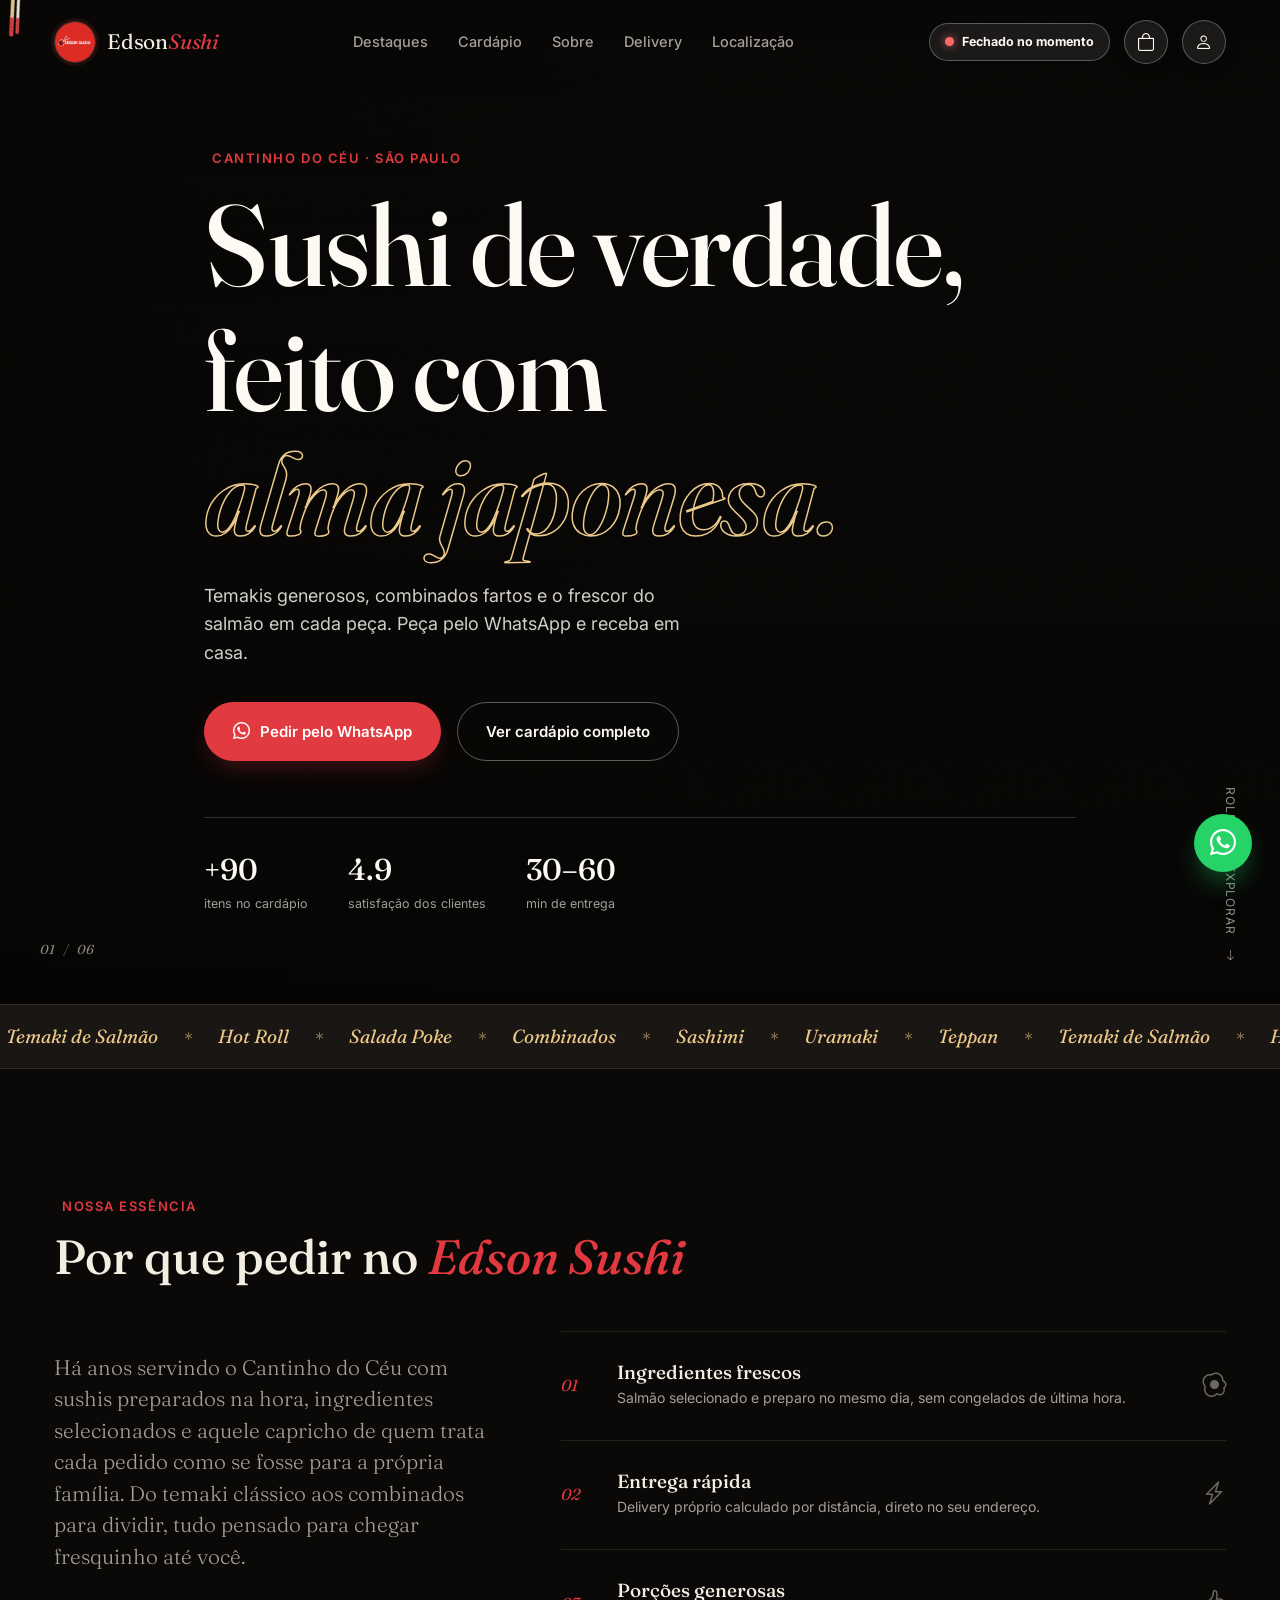
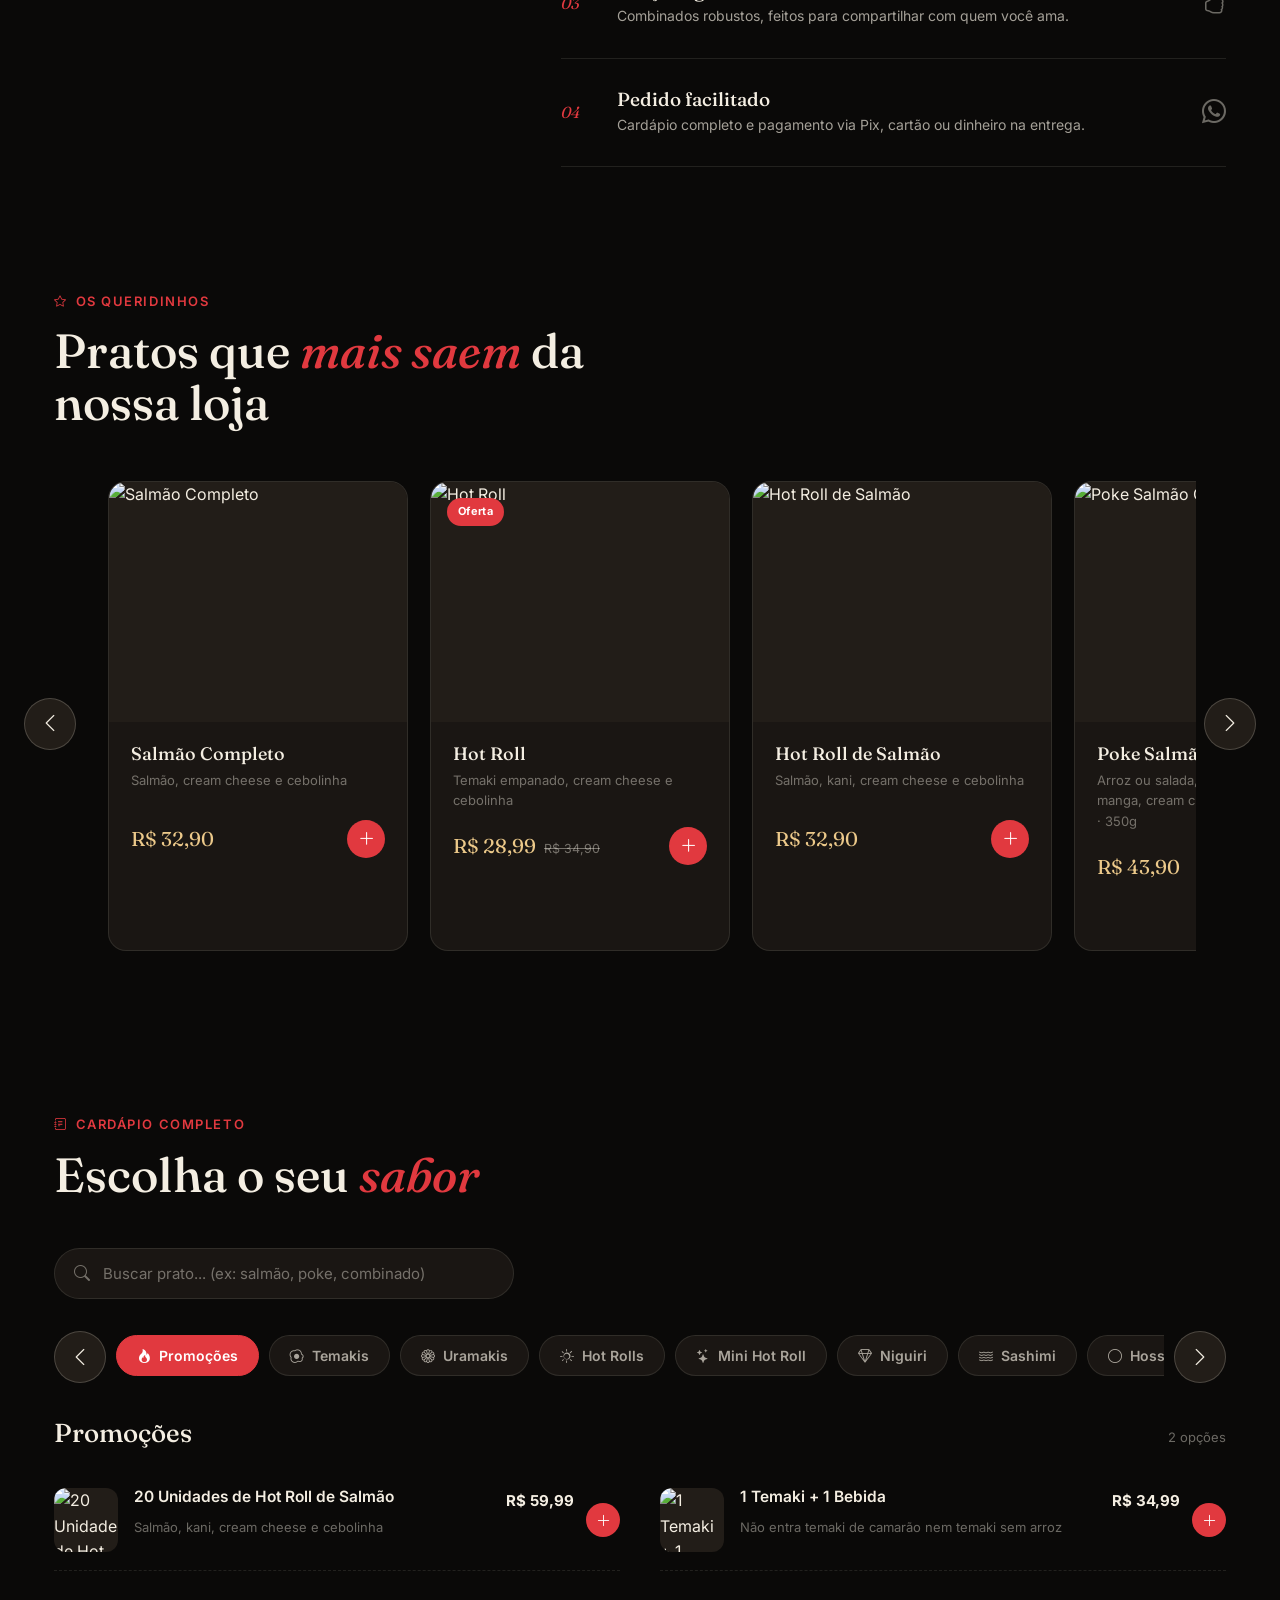
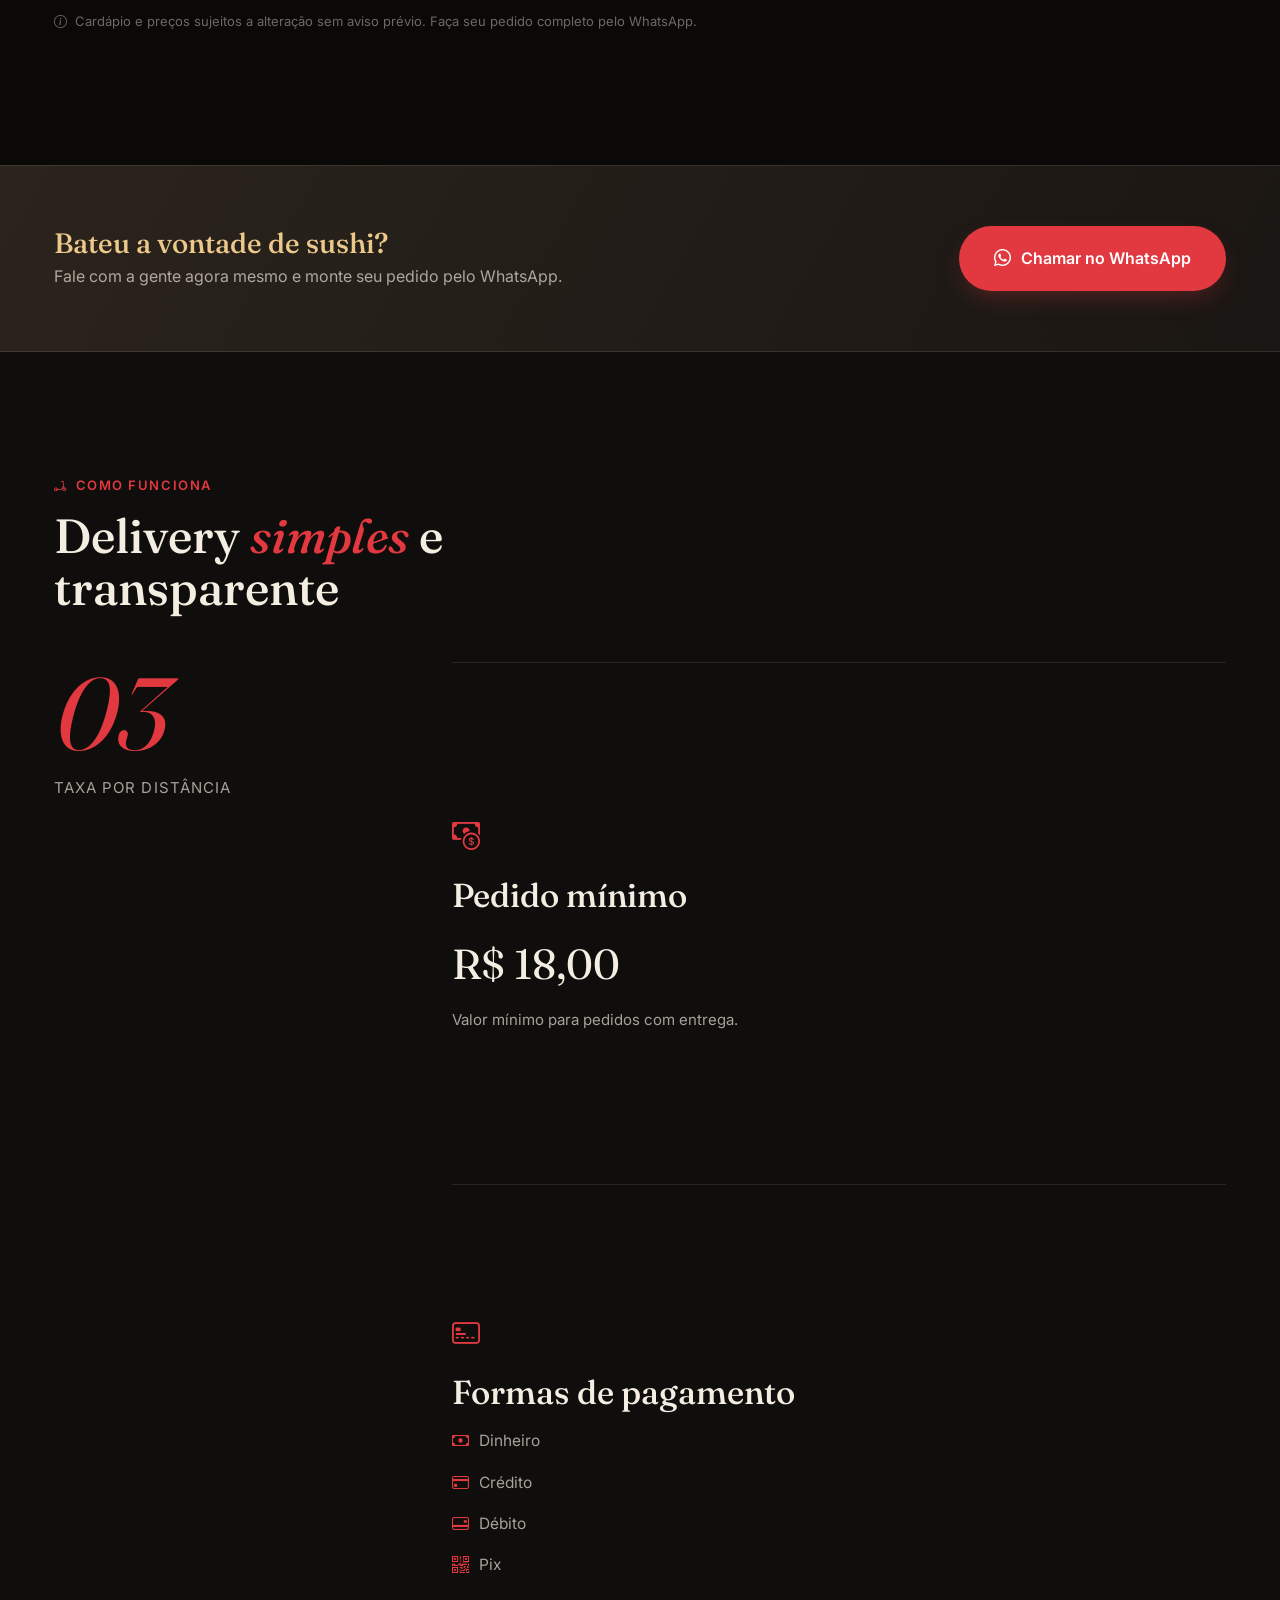
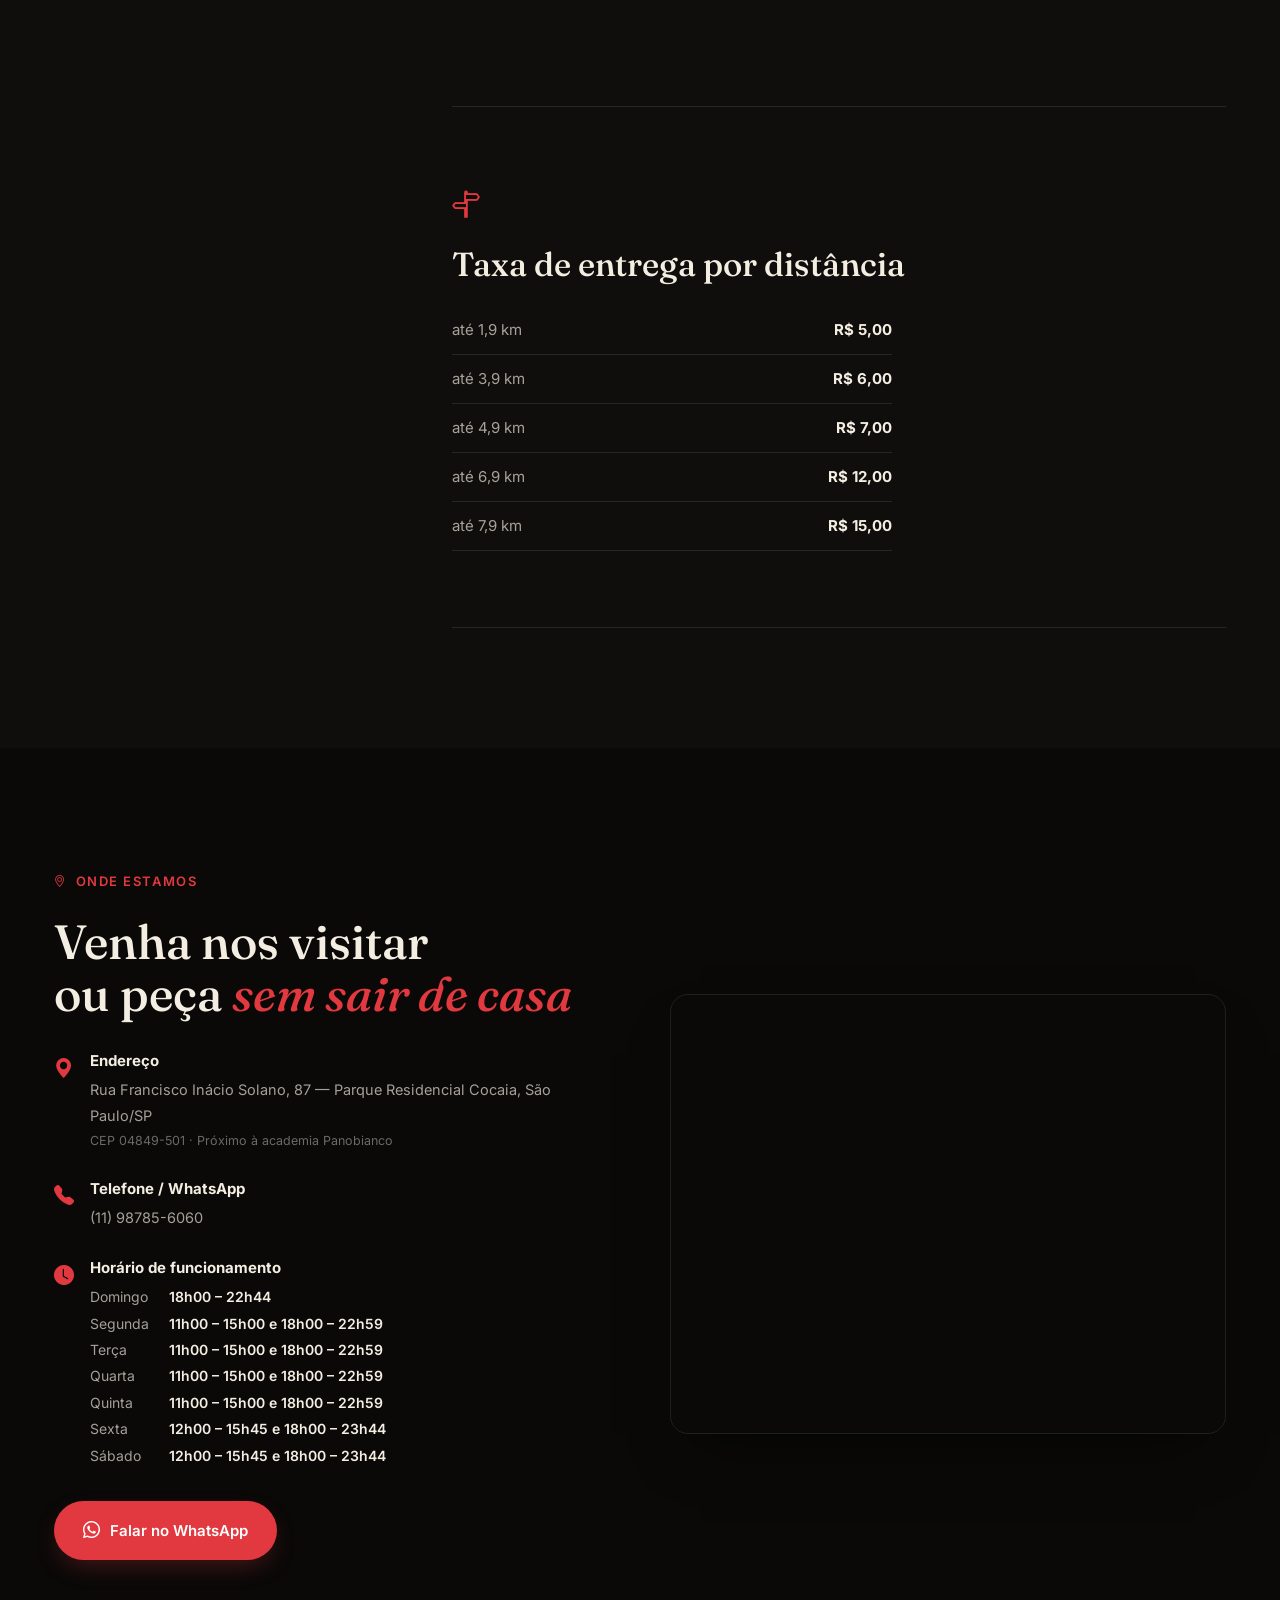
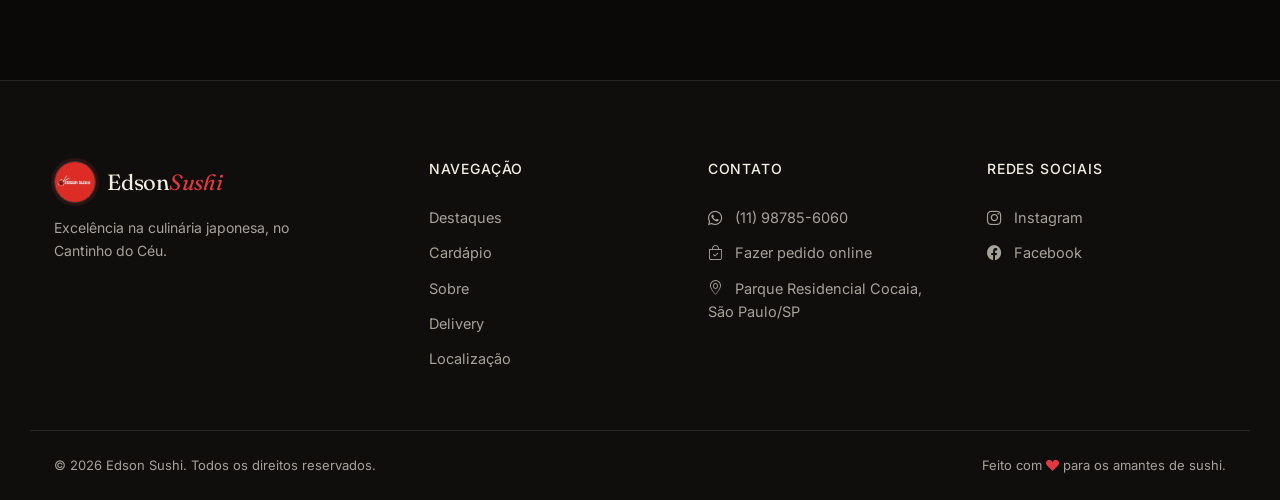
==== commit d34e29f4: "Adiciona setinhas de página nas categorias do cardápio + corrige endereço - Faixa de categorias do c" ====
--- a/index.html
+++ b/index.html
@@ -193,8 +193,12 @@
       <input type="text" id="menuSearch" placeholder="Buscar prato... (ex: salmão, poke, combinado)">
     </div>
 
-    <div class="menu-tabs-wrap">
-      <div class="menu-tabs" id="menuTabs"></div>
+    <div class="menu-tabs-row">
+      <button class="featured-nav prev" id="menuTabsPrev" aria-label="Categorias anteriores"><i class="bi bi-chevron-left"></i></button>
+      <div class="menu-tabs-wrap">
+        <div class="menu-tabs" id="menuTabs"></div>
+      </div>
+      <button class="featured-nav next" id="menuTabsNext" aria-label="Próximas categorias"><i class="bi bi-chevron-right"></i></button>
     </div>
 
     <div class="menu-panels" id="menuPanels"></div>
@@ -275,8 +279,8 @@
           <i class="bi bi-geo-alt-fill"></i>
           <div>
             <strong>Endereço</strong>
-            <span>Rua Francisco Inácio Solano, 87 — Cantinho do Céu, São Paulo/SP</span>
-            <small>Próximo à academia Panobianco</small>
+            <span>Rua Francisco Inácio Solano, 87 — Parque Residencial Cocaia, São Paulo/SP</span>
+            <small>CEP 04849-501 · Próximo à academia Panobianco</small>
           </div>
         </li>
         <li>
@@ -303,10 +307,11 @@
     <div class="location-map">
       <iframe
         title="Mapa Edson Sushi"
-        src="https://www.google.com/maps?q=Rua+Francisco+In%C3%A1cio+Solano,87,+Cantinho+do+C%C3%A9u,+S%C3%A3o+Paulo&output=embed"
+        src="https://www.google.com/maps?q=Rua+Francisco+In%C3%A1cio+Solano,87,+Parque+Residencial+Cocaia,+S%C3%A3o+Paulo,+04849-501&output=embed"
         loading="lazy"
         referrerpolicy="no-referrer-when-downgrade">
       </iframe>
+      <a class="location-map-link" href="https://www.google.com/maps/search/?api=1&query=Rua+Francisco+In%C3%A1cio+Solano,+87,+Parque+Residencial+Cocaia,+S%C3%A3o+Paulo,+04849-501" target="_blank" rel="noopener" aria-label="Abrir endereço no Google Maps"></a>
     </div>
   </div>
 </section>
@@ -335,7 +340,7 @@
       <h4>Contato</h4>
       <a href="https://wa.me/5511987856060" target="_blank" rel="noopener"><i class="bi bi-whatsapp"></i> (11) 98785-6060</a>
       <a href="https://whatsmenu.com.br/edsonsushi" target="_blank" rel="noopener"><i class="bi bi-bag-check"></i> Fazer pedido online</a>
-      <span><i class="bi bi-geo-alt"></i> Cantinho do Céu, São Paulo/SP</span>
+      <span><i class="bi bi-geo-alt"></i> Parque Residencial Cocaia, São Paulo/SP</span>
     </div>
 
     <div class="footer-col">
--- a/css/style.css
+++ b/css/style.css
@@ -320,8 +320,8 @@
   transition: all .3s var(--ease); z-index:2;
 }
 .featured-nav:hover{ background: var(--red); border-color: var(--red); color:#fff; transform: scale(1.06); }
-.featured-nav.prev{ margin-left: 24px; }
-.featured-nav.next{ margin-right: 24px; }
+.featured-wrap .featured-nav.prev{ margin-left: 24px; }
+.featured-wrap .featured-nav.next{ margin-right: 24px; }
 @media (max-width: 760px){
   .featured-nav{ display:none; }
 }
@@ -370,7 +370,12 @@
 .menu-search input::placeholder{ color: var(--text-faint); }
 .menu-search input:focus{ border-color: var(--red); box-shadow: 0 0 0 4px var(--red-glow); }
 
-.menu-tabs-wrap{ overflow-x:auto; scrollbar-width:none; margin-bottom: 36px; }
+.menu-tabs-row{ display:flex; align-items:center; gap:10px; margin-bottom: 36px; }
+.menu-tabs-row .menu-tabs-wrap{ flex:1; min-width:0; }
+@media (max-width: 760px){
+  .menu-tabs-row .featured-nav{ display:none; }
+}
+.menu-tabs-wrap{ overflow-x:auto; scrollbar-width:none; }
 .menu-tabs-wrap::-webkit-scrollbar{ display:none; }
 .menu-tabs{ display:flex; gap:10px; padding-bottom: 4px; width:max-content; }
 .menu-tab{
@@ -482,8 +487,9 @@
 .hours-table .hd{ font-size:14px; color: var(--text-dim); }
 .hours-table .hh{ font-size:14px; font-weight:600; color: var(--text); }
 
-.location-map{ border-radius: var(--radius); overflow:hidden; height: 440px; box-shadow: 0 30px 60px -30px rgba(0,0,0,.7); border: 1px solid var(--line); filter: grayscale(.3) contrast(1.1) brightness(.9); }
-.location-map iframe{ width:100%; height:100%; border:0; }
+.location-map{ position:relative; border-radius: var(--radius); overflow:hidden; height: 440px; box-shadow: 0 30px 60px -30px rgba(0,0,0,.7); border: 1px solid var(--line); filter: grayscale(.3) contrast(1.1) brightness(.9); }
+.location-map iframe{ width:100%; height:100%; border:0; pointer-events:none; }
+.location-map-link{ position:absolute; inset:0; cursor:pointer; }
 
 /* ============================================
    FOOTER
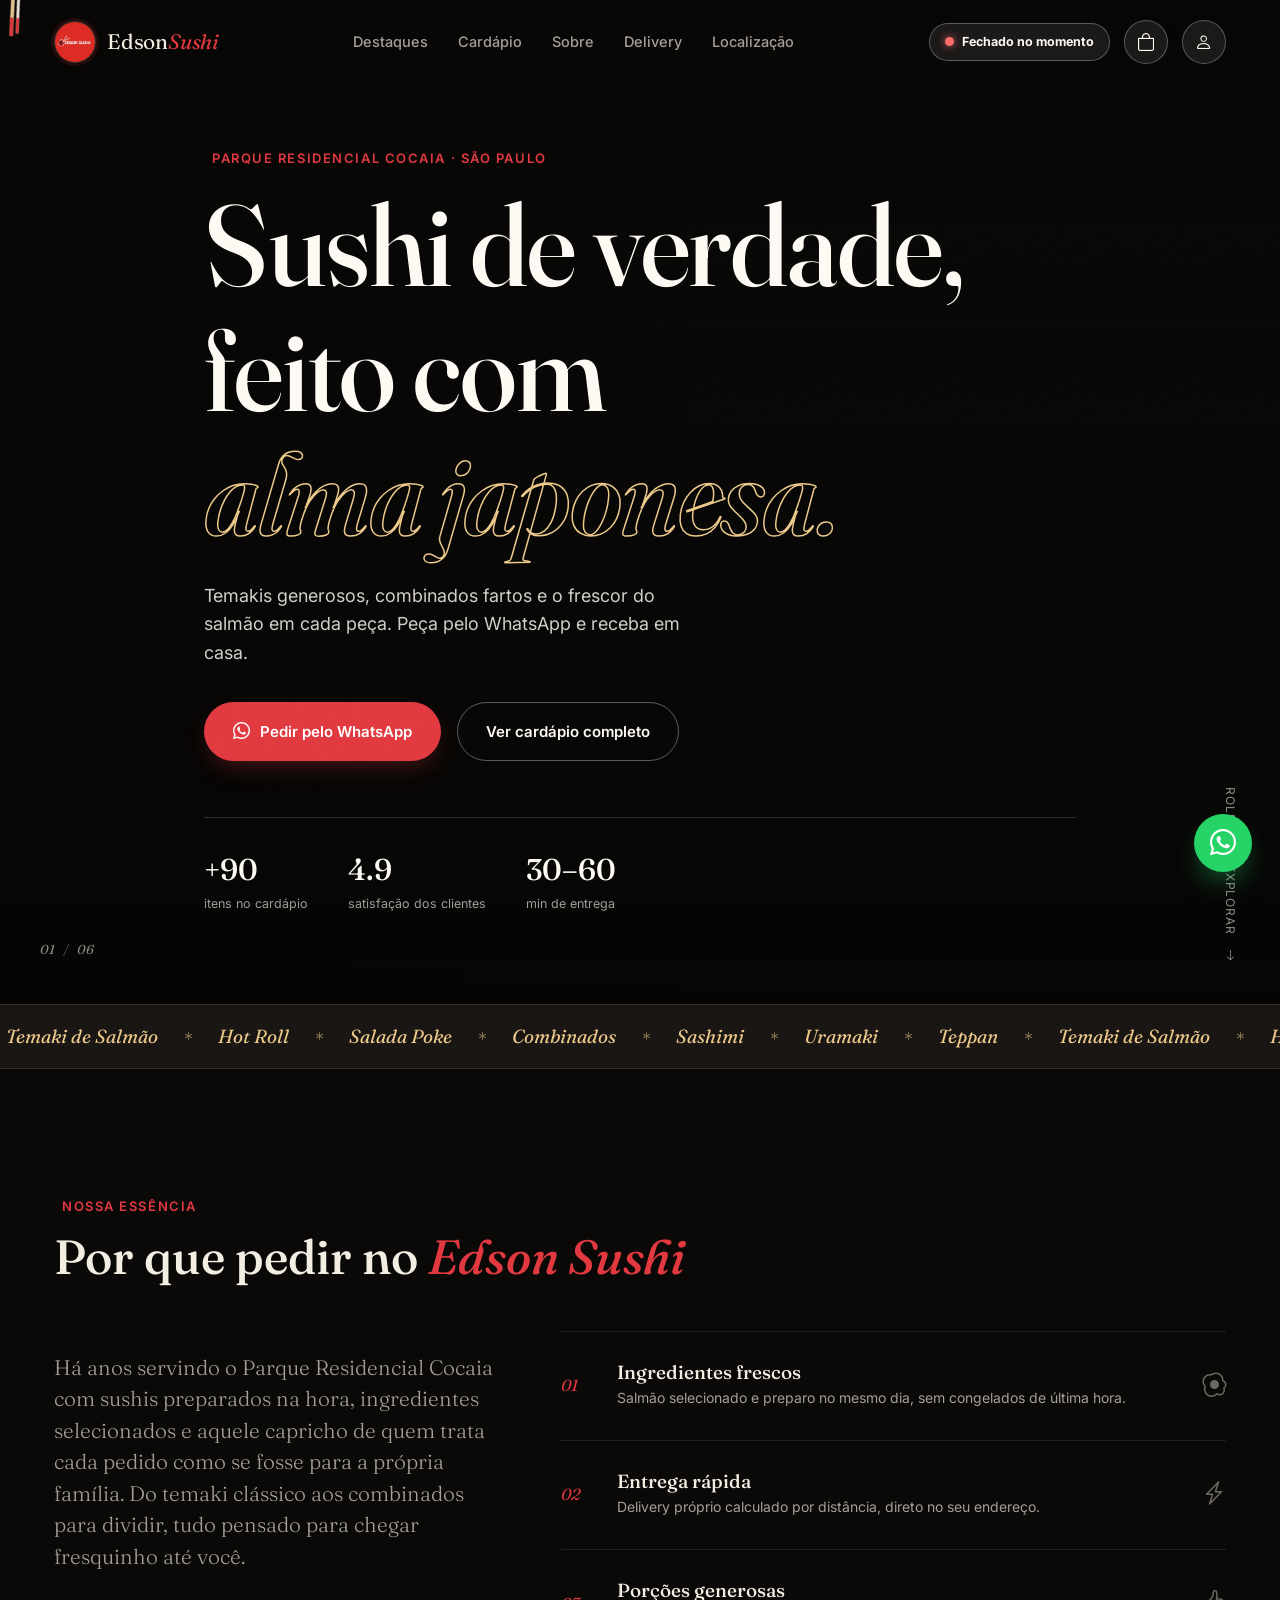
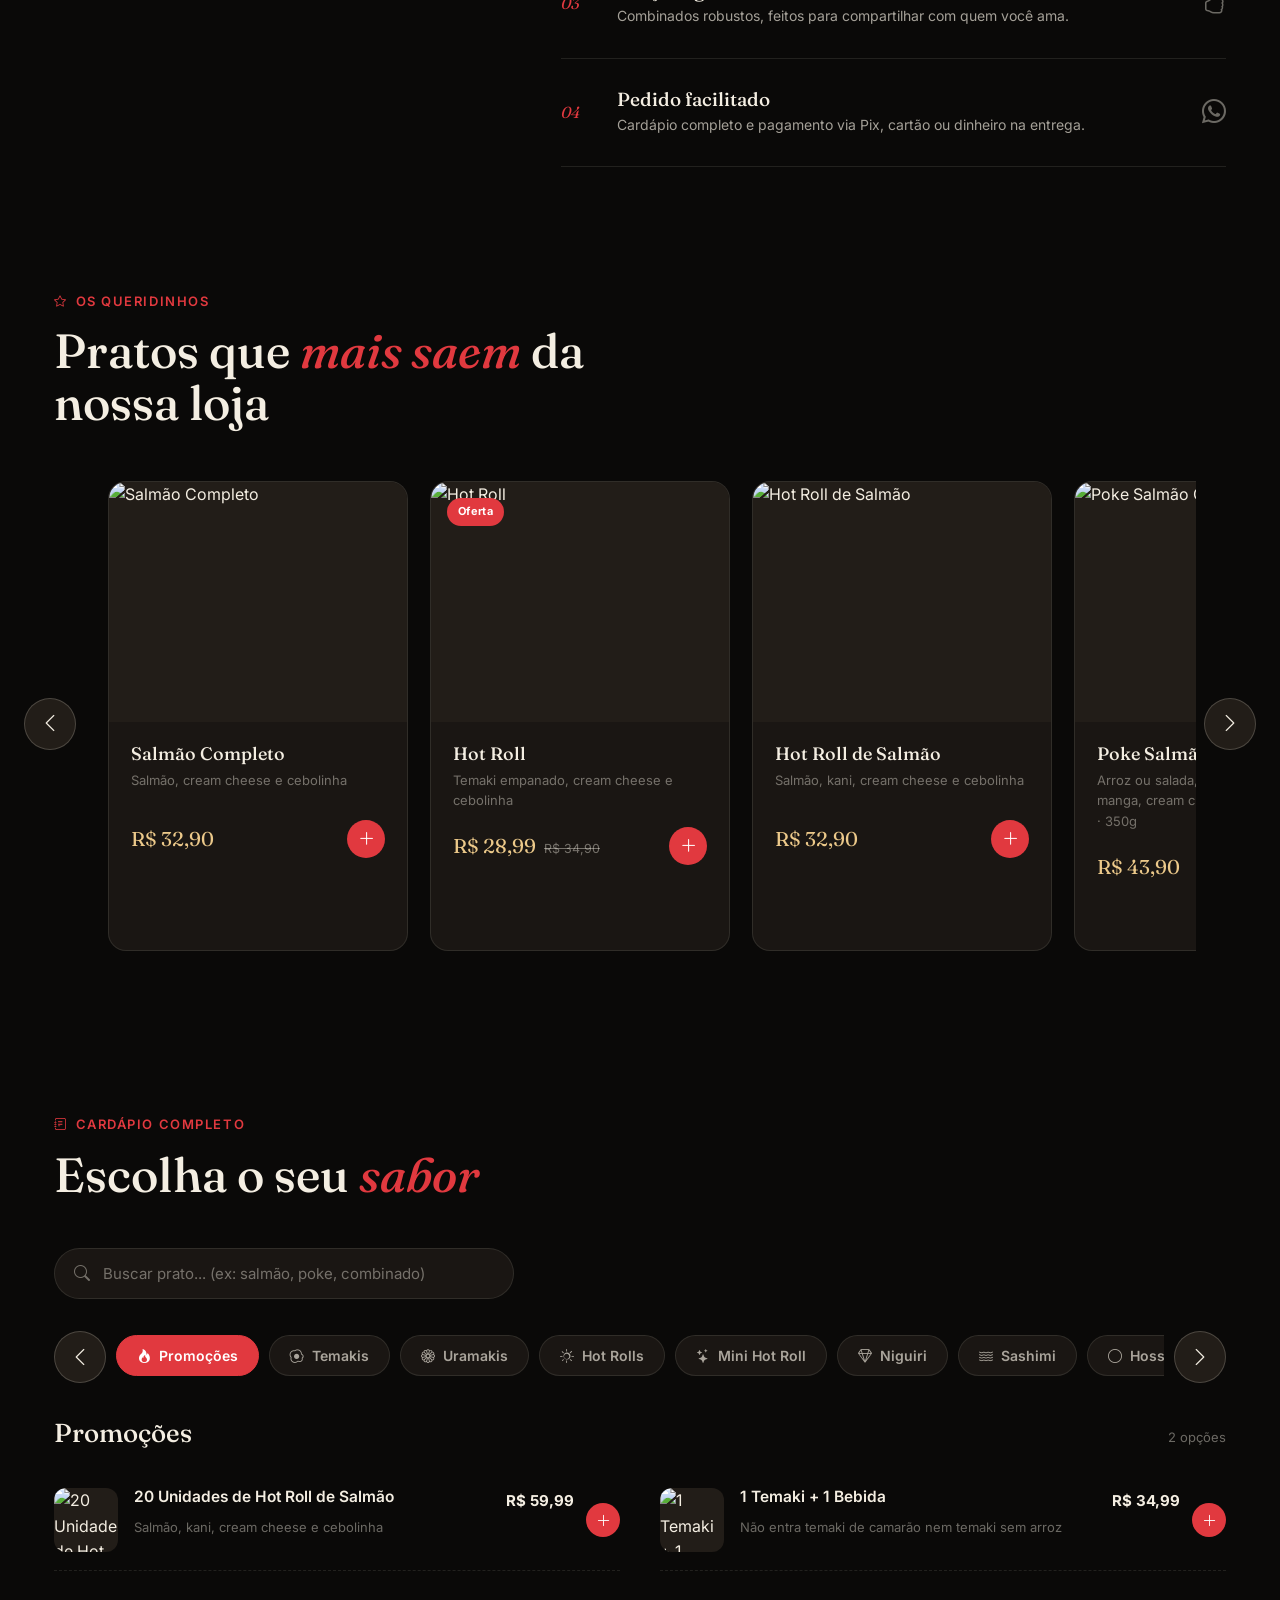
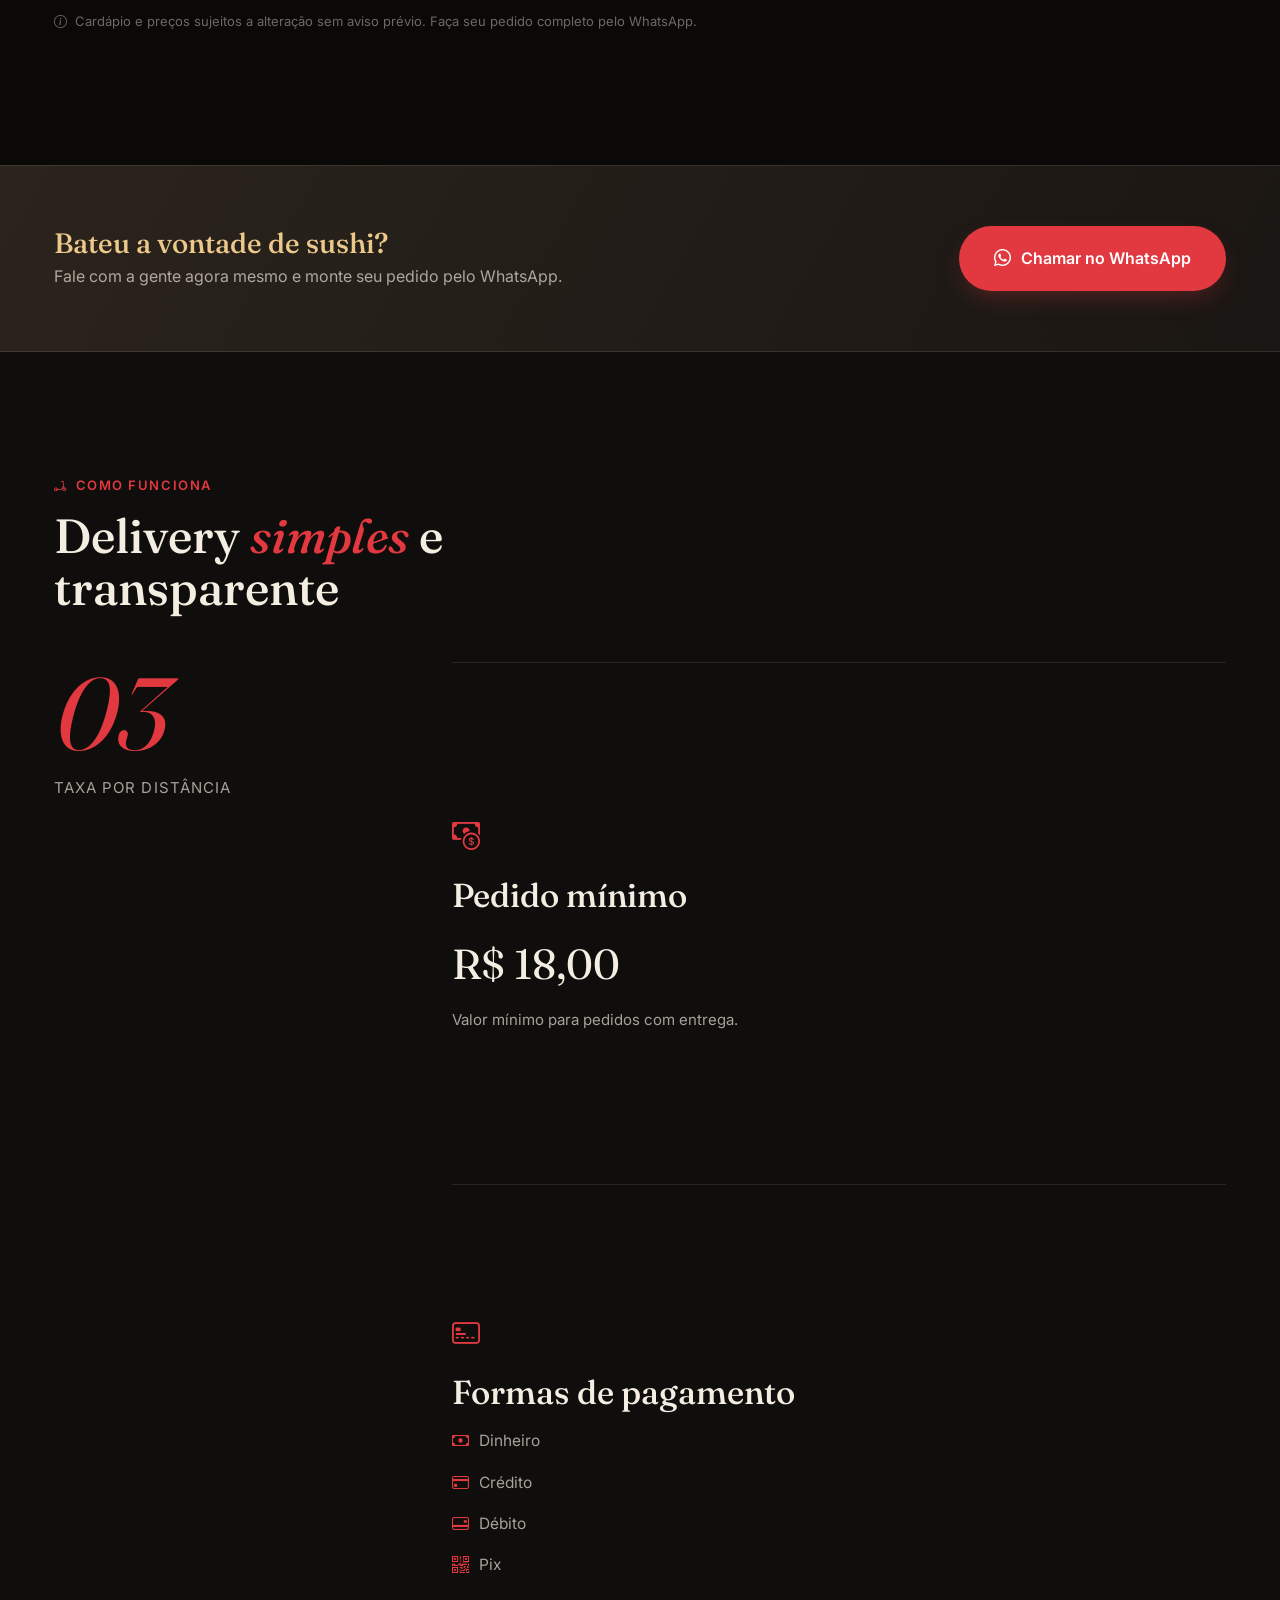
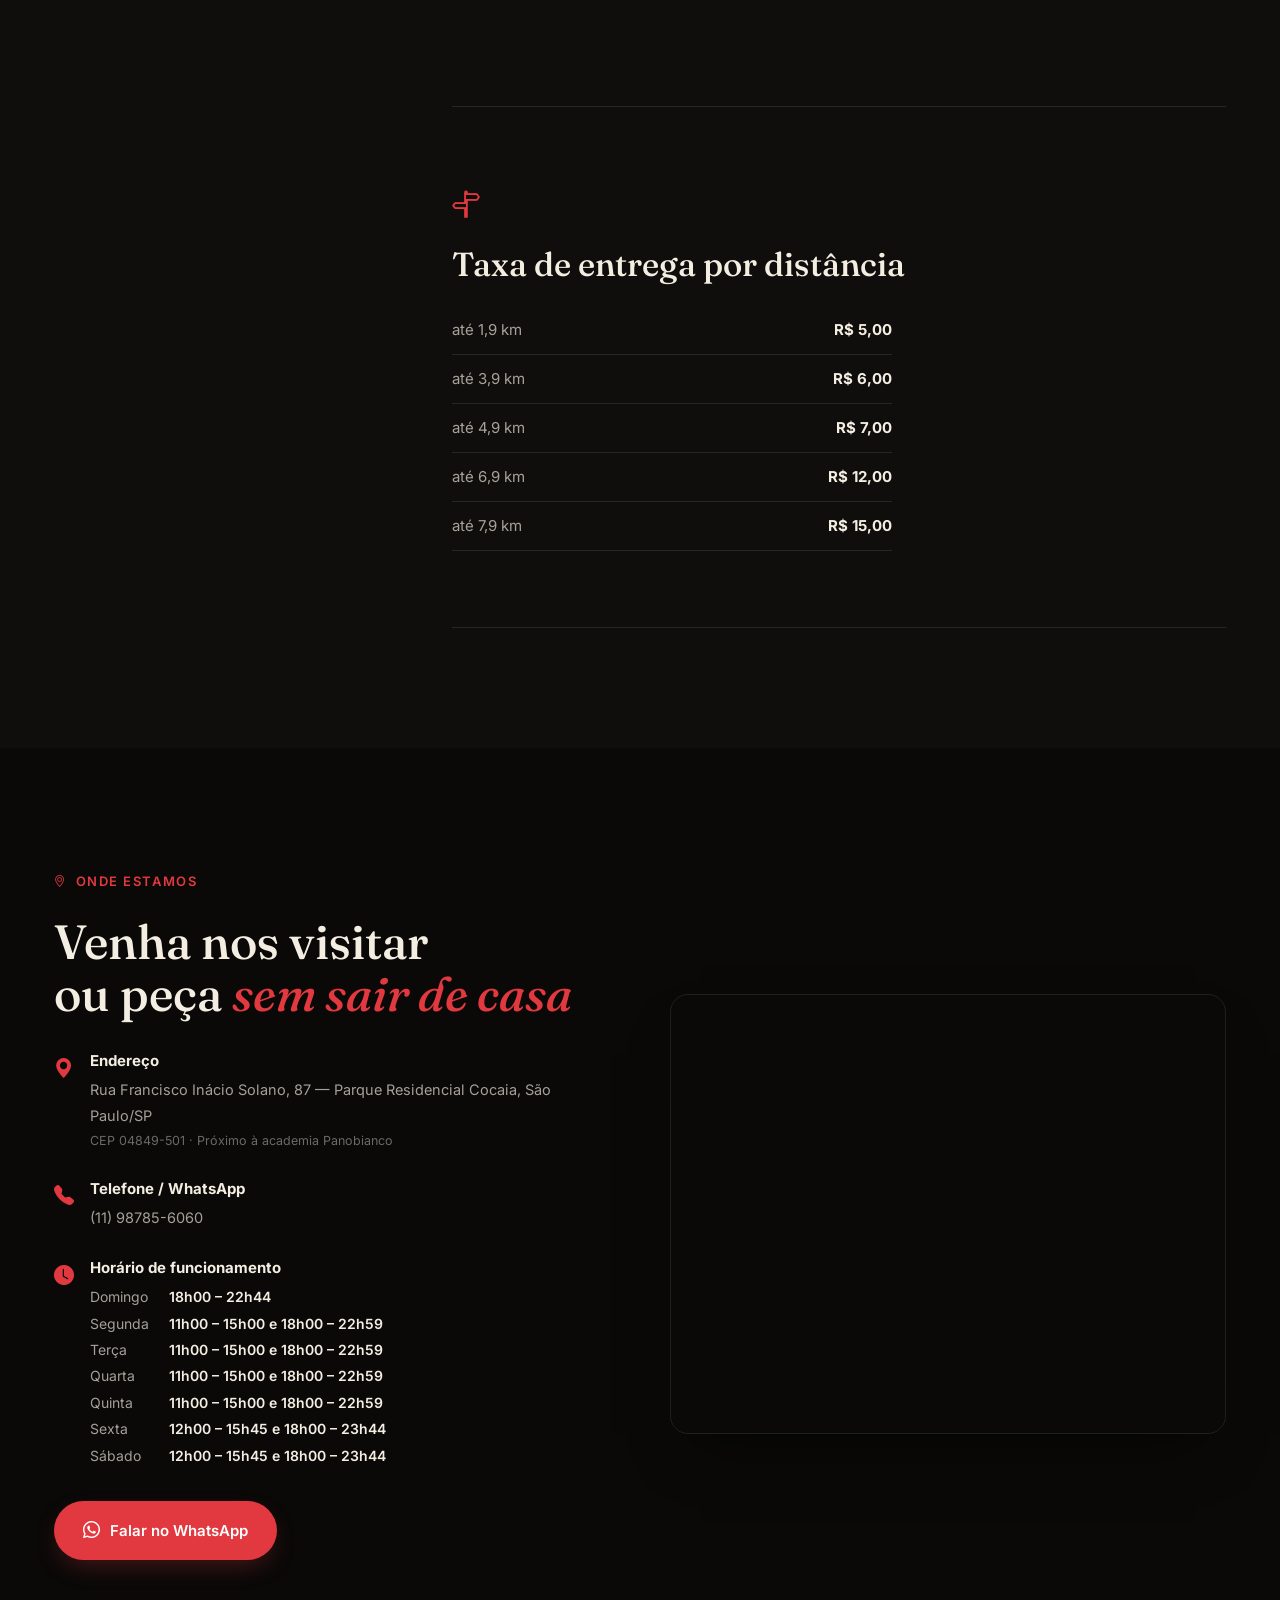
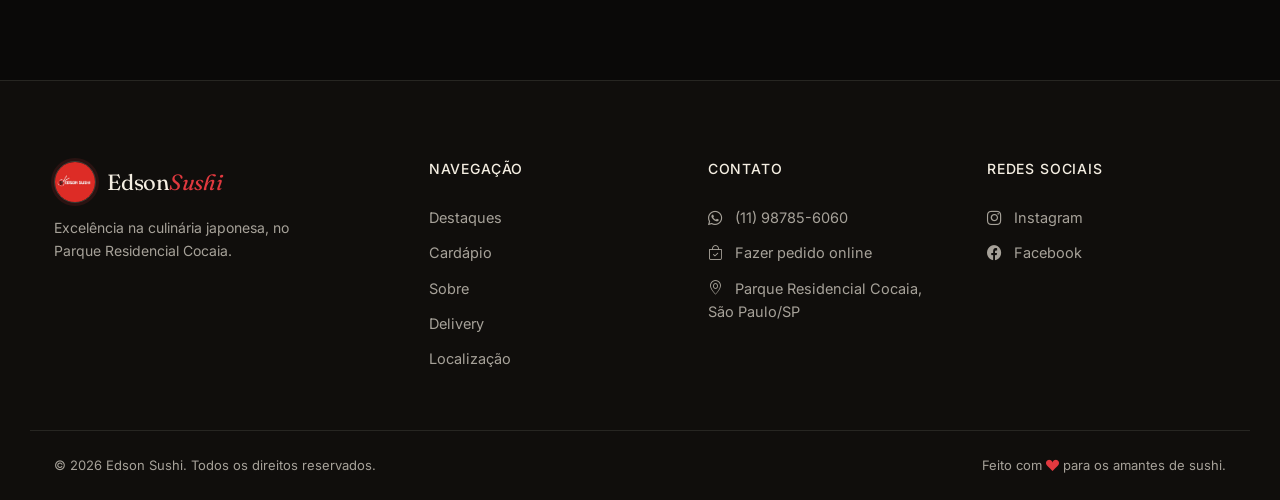
==== commit 230ab4b4: "Remove todas as menções a "Cantinho do Céu" do site O restaurante não fica nesse bairro - é Parque R" ====
--- a/index.html
+++ b/index.html
@@ -4,7 +4,7 @@
 <meta charset="UTF-8">
 <meta name="viewport" content="width=device-width, initial-scale=1.0">
 <title>Edson Sushi — Culinária Japonesa em São Paulo</title>
-<meta name="description" content="Edson Sushi — excelência em culinária japonesa no Cantinho do Céu, São Paulo. Temakis, combinados, hot rolls, poke e muito mais. Peça pelo WhatsApp.">
+<meta name="description" content="Edson Sushi — excelência em culinária japonesa no Parque Residencial Cocaia, São Paulo. Temakis, combinados, hot rolls, poke e muito mais. Peça pelo WhatsApp.">
 <link rel="icon" href="images/logo.png">
 
 <link rel="preconnect" href="https://fonts.googleapis.com">
@@ -67,7 +67,7 @@
   </div>
 
   <div class="container hero-content">
-    <p class="eyebrow reveal"><i class="bi bi-sparkle"></i> Cantinho do Céu · São Paulo</p>
+    <p class="eyebrow reveal"><i class="bi bi-sparkle"></i> Parque Residencial Cocaia · São Paulo</p>
     <h1 class="hero-kinetic">
       <span id="heroTitleMain"><span class="line"><span class="w">Sushi</span> <span class="w">de</span> <span class="w">verdade,</span></span><span class="line"><span class="w">feito</span> <span class="w">com</span></span></span>
       <span id="heroTitleAccent" class="stroke"><span class="line"><span class="w">alma</span> <span class="w">japonesa.</span></span></span>
@@ -121,7 +121,7 @@
 
     <div class="about-grid">
       <div class="about-lead reveal">
-        <p id="aboutLeadText">Há anos servindo o Cantinho do Céu com sushis preparados na hora, ingredientes selecionados e aquele capricho de quem trata cada pedido como se fosse para a própria família. Do temaki clássico aos combinados para dividir, tudo pensado para chegar fresquinho até você.</p>
+        <p id="aboutLeadText">Há anos servindo o Parque Residencial Cocaia com sushis preparados na hora, ingredientes selecionados e aquele capricho de quem trata cada pedido como se fosse para a própria família. Do temaki clássico aos combinados para dividir, tudo pensado para chegar fresquinho até você.</p>
       </div>
 
       <ul class="feature-list">
@@ -324,7 +324,7 @@
         <img src="images/logo.png" alt="Edson Sushi" class="brand-logo">
         <span class="brand-name">Edson<em>Sushi</em></span>
       </div>
-      <p>Excelência na culinária japonesa, no Cantinho do Céu.</p>
+      <p>Excelência na culinária japonesa, no Parque Residencial Cocaia.</p>
     </div>
 
     <div class="footer-col">
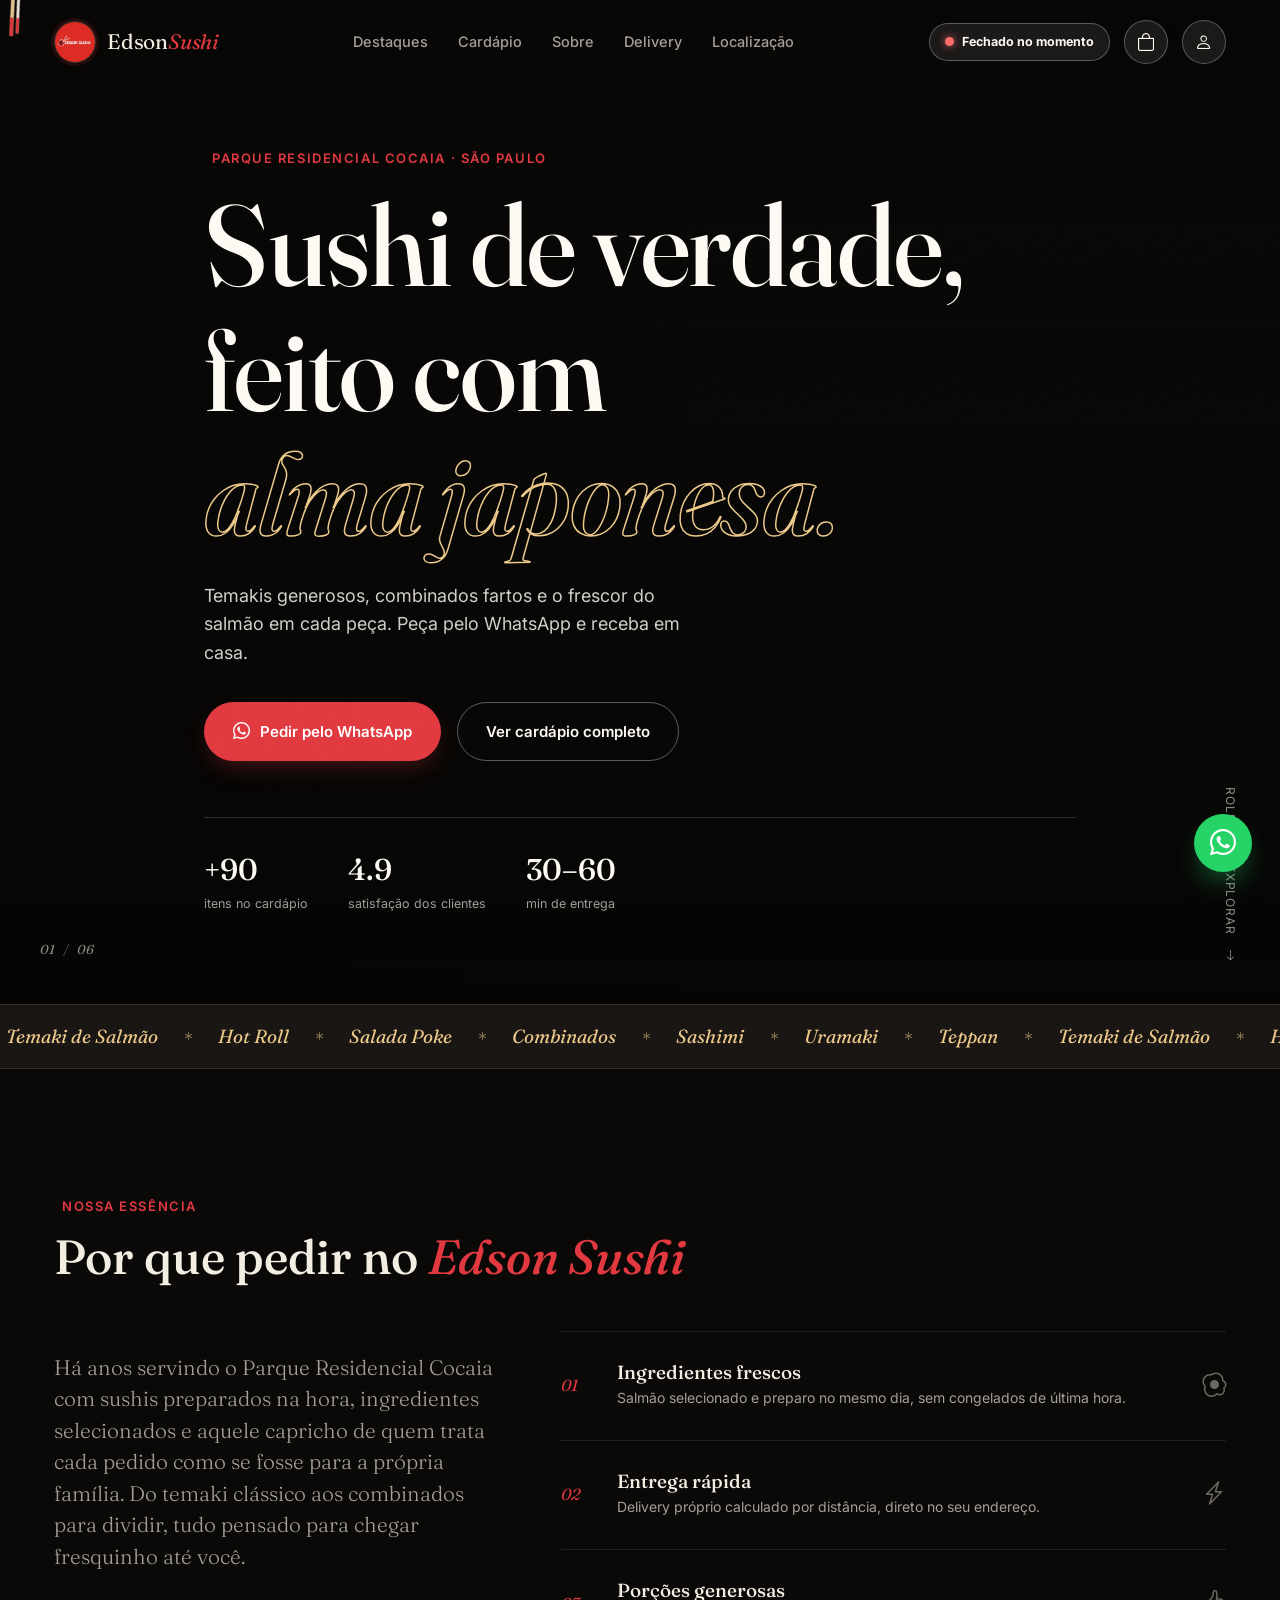
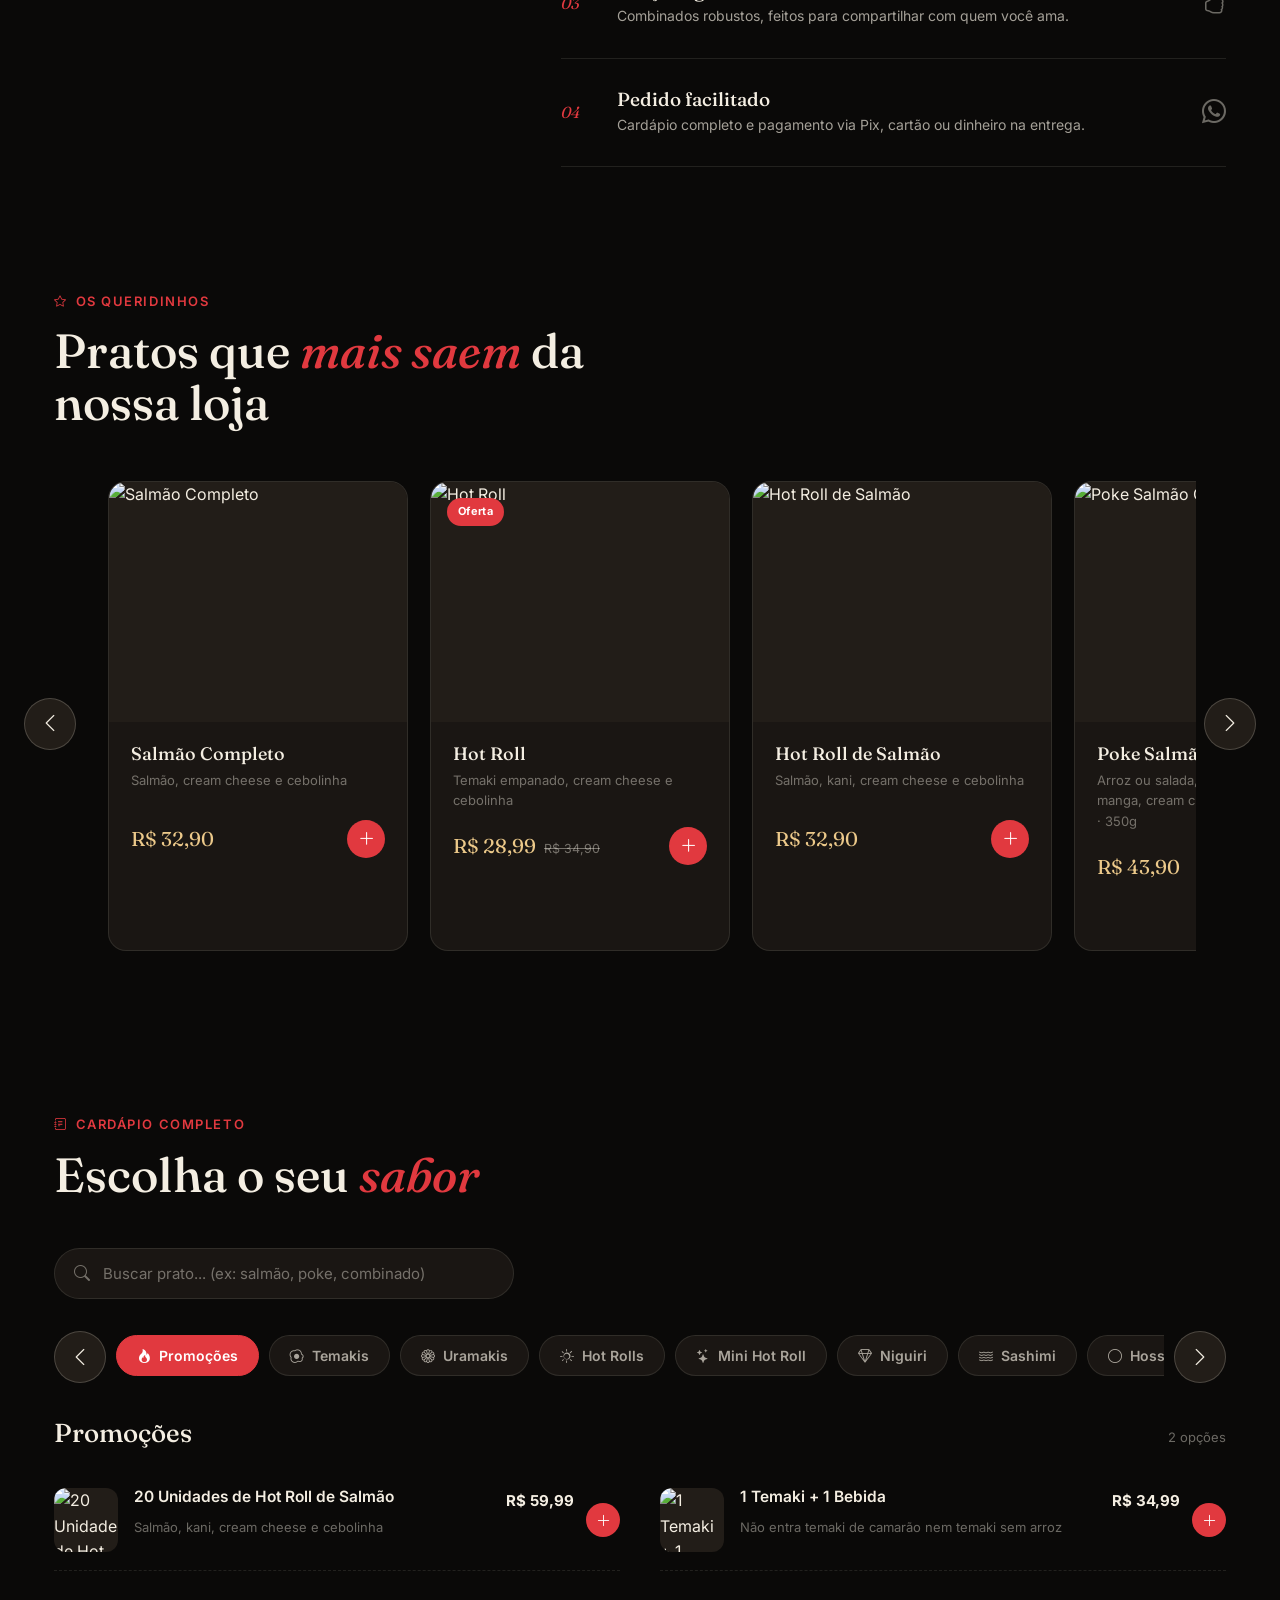
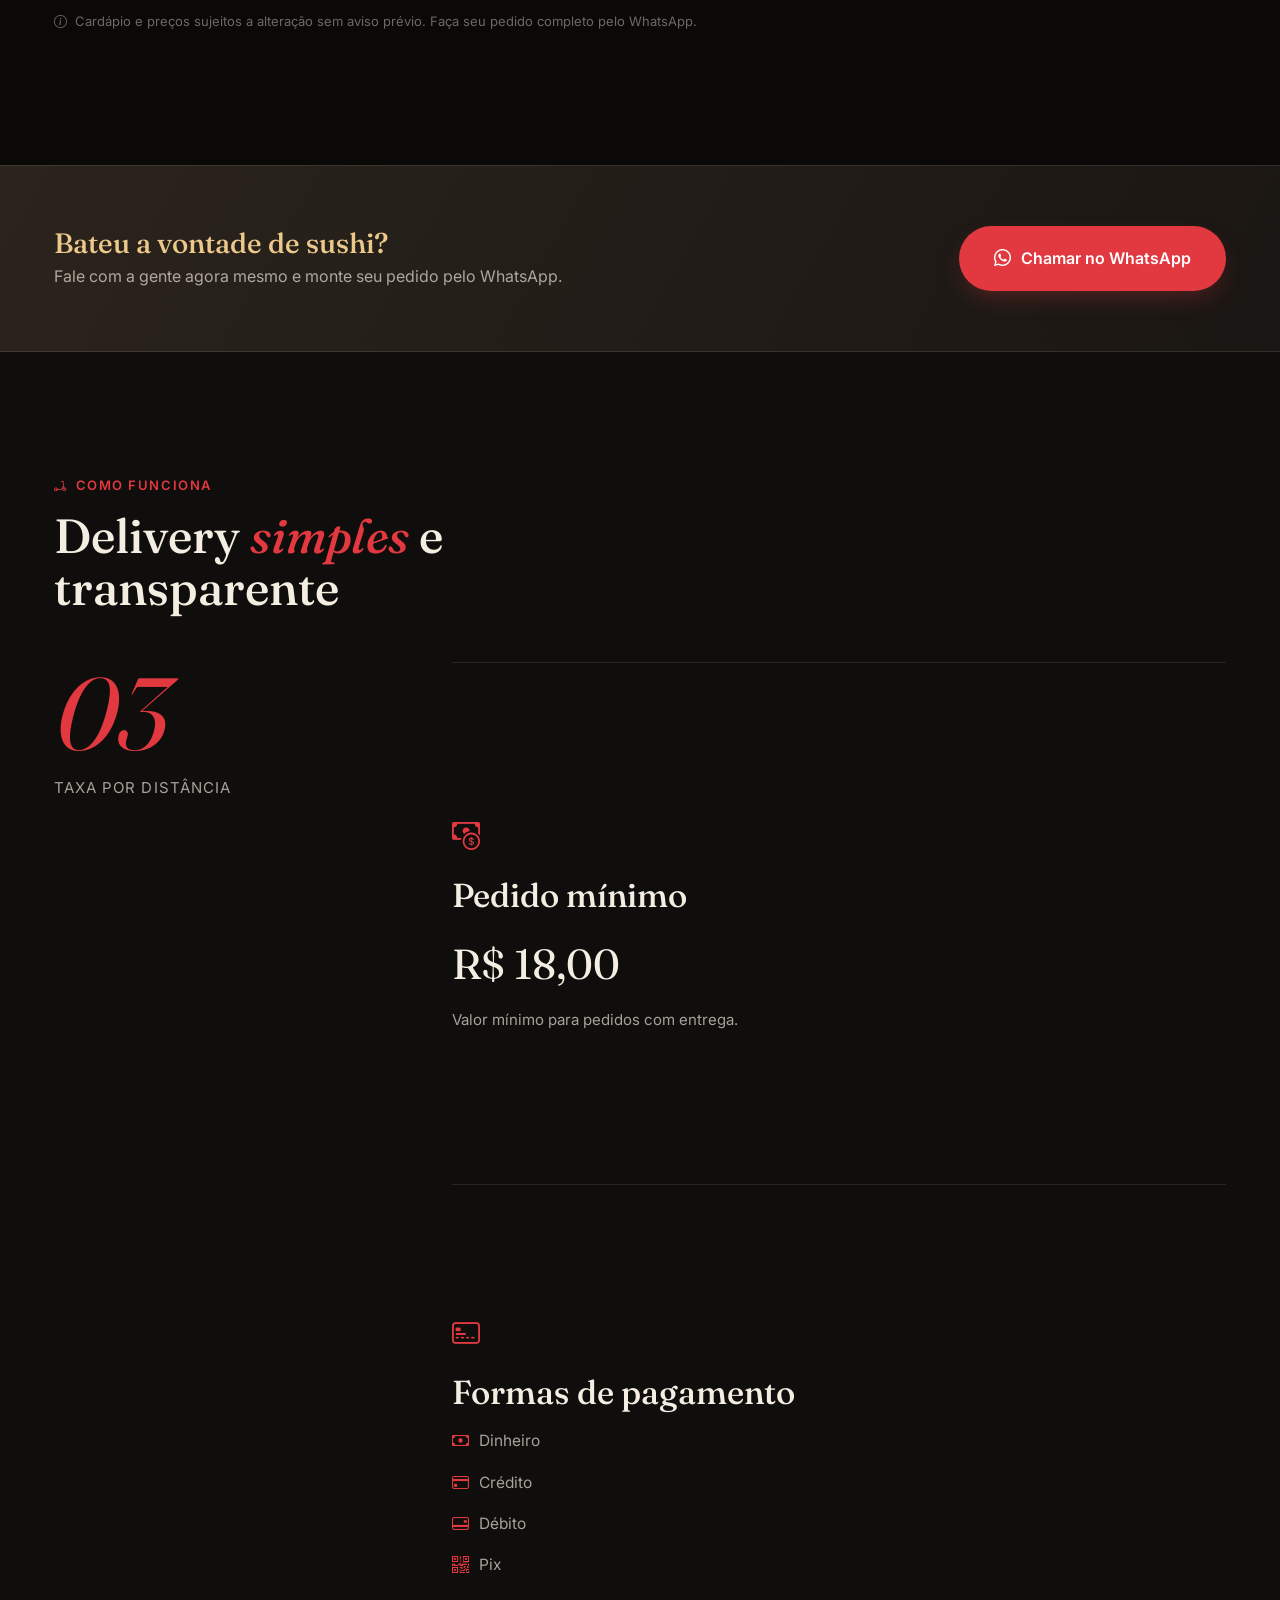
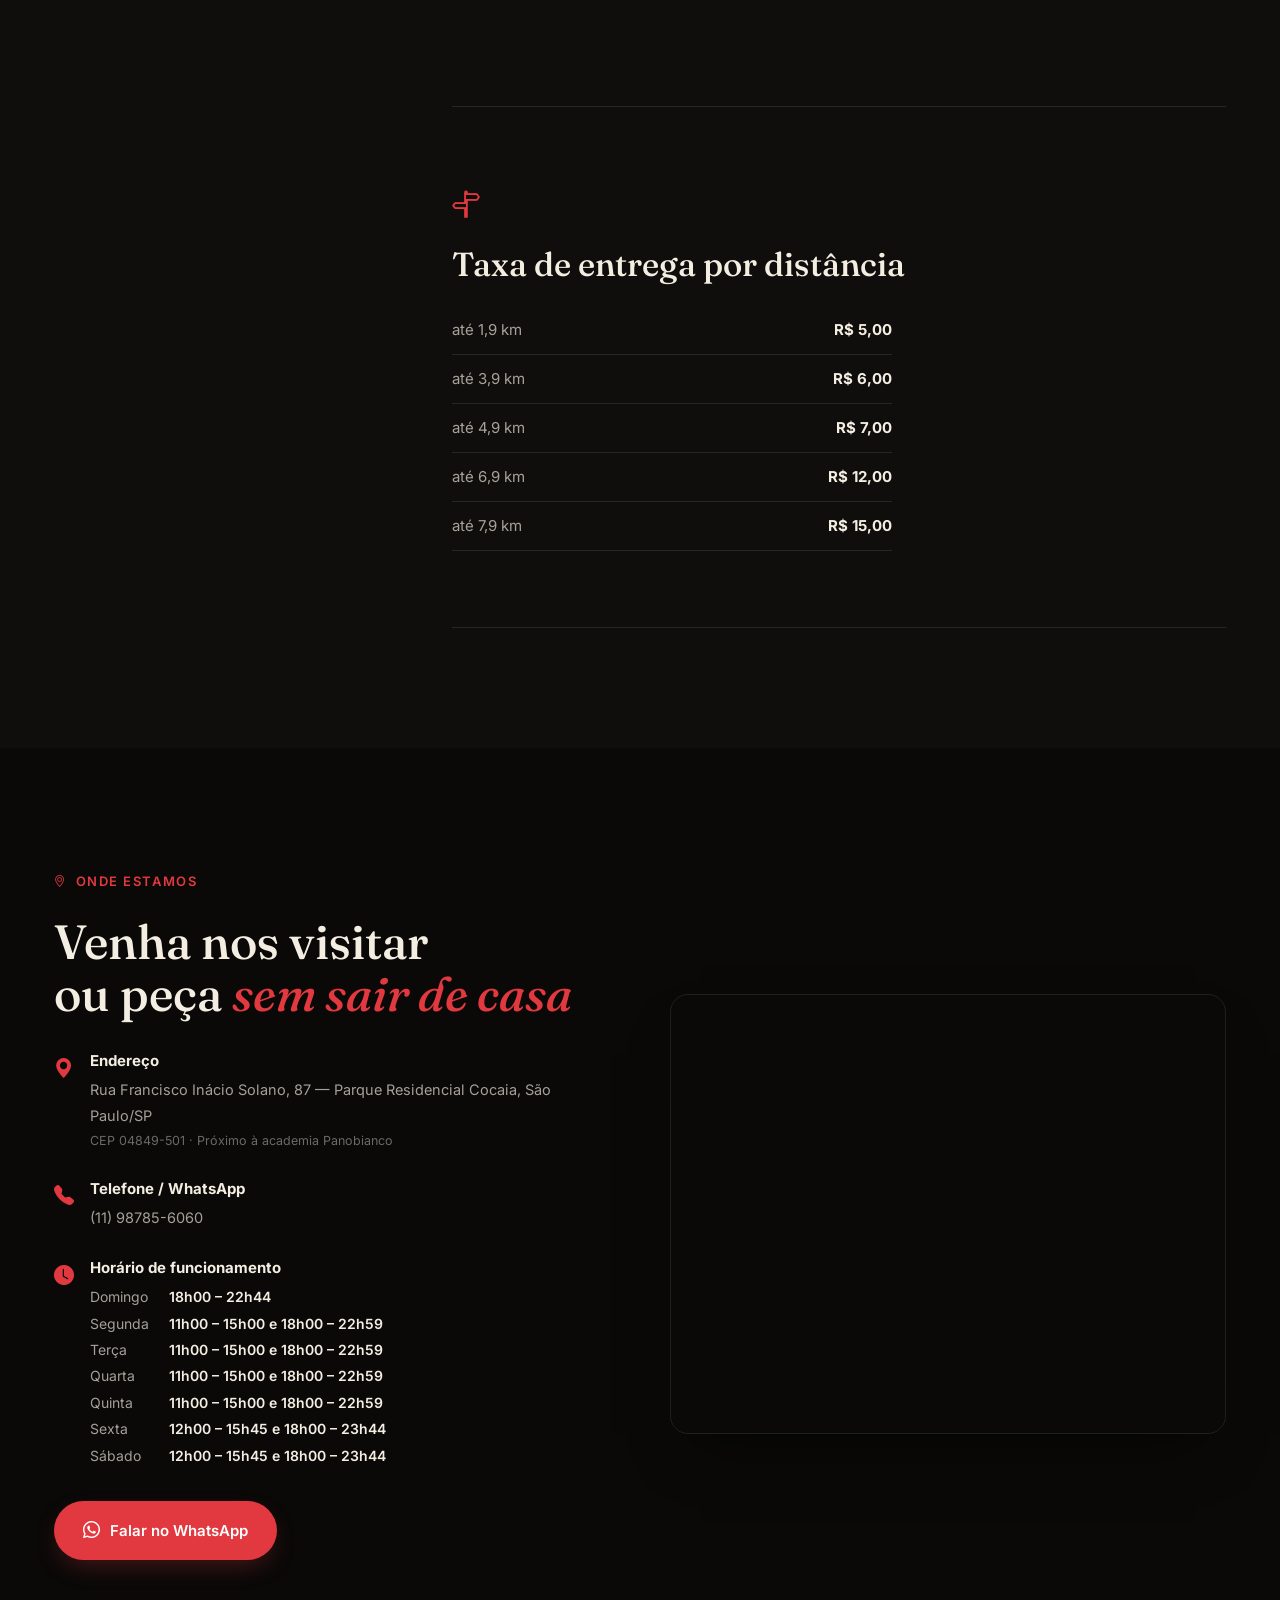
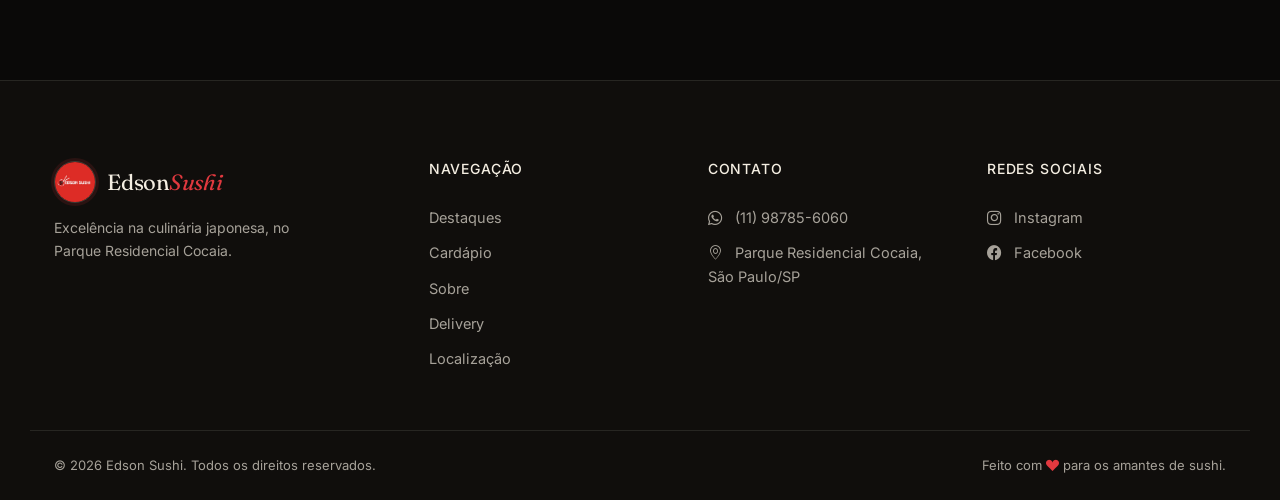
==== commit 568698f1: "Remove link e referência ao sistema antigo (Whatsmenu) Site novo substitui o Whatsmenu como canal de" ====
--- a/index.html
+++ b/index.html
@@ -339,13 +339,12 @@
     <div class="footer-col">
       <h4>Contato</h4>
       <a href="https://wa.me/5511987856060" target="_blank" rel="noopener"><i class="bi bi-whatsapp"></i> (11) 98785-6060</a>
-      <a href="https://whatsmenu.com.br/edsonsushi" target="_blank" rel="noopener"><i class="bi bi-bag-check"></i> Fazer pedido online</a>
       <span><i class="bi bi-geo-alt"></i> Parque Residencial Cocaia, São Paulo/SP</span>
     </div>
 
     <div class="footer-col">
       <h4>Redes sociais</h4>
-      <a href="#"><i class="bi bi-instagram"></i> Instagram</a>
+      <a href="https://www.instagram.com/edson_sushii/" target="_blank" rel="noopener"><i class="bi bi-instagram"></i> Instagram</a>
       <a href="#"><i class="bi bi-facebook"></i> Facebook</a>
     </div>
   </div>
@@ -528,6 +527,19 @@
       <button type="submit" class="btn btn-primary btn-block">Salvar alterações</button>
       <button type="button" class="btn btn-outline btn-block" id="accountLogoutBtn" style="margin-top:10px;"><i class="bi bi-box-arrow-right"></i> Sair da conta</button>
     </form>
+  </div>
+</div>
+
+<!-- ===== OPÇÃO DE ESCOLHA DO PRODUTO (ex: sabor) ===== -->
+<div class="overlay" id="optionOverlay">
+  <div class="modal">
+    <button class="modal-close" id="optionClose" aria-label="Fechar"><i class="bi bi-x-lg"></i></button>
+    <div class="modal-head">
+      <p class="eyebrow"><i class="bi bi-egg-fried"></i> Antes de adicionar</p>
+      <h3 id="optionItemName"></h3>
+      <p id="optionLabel"></p>
+    </div>
+    <div class="option-choices" id="optionChoices"></div>
   </div>
 </div>
 
@@ -545,6 +557,11 @@
       <!-- STEP 1: CART -->
       <div class="drawer-view active" id="viewCart">
         <div id="cartItemsWrap"></div>
+        <div class="coupon-row">
+          <input type="text" id="couponInput" placeholder="Cupom de desconto" style="text-transform:uppercase;">
+          <button type="button" class="btn btn-outline btn-sm" id="couponApplyBtn">Aplicar</button>
+        </div>
+        <div id="couponStatus"></div>
       </div>
 
       <!-- STEP 2: ADDRESS -->
--- a/css/style.css
+++ b/css/style.css
@@ -618,6 +618,26 @@
 .cep-status.err{ color: var(--red); }
 .cep-status.loading{ color: var(--gold-light); }
 
+/* ---------------- Cupom (carrinho) ---------------- */
+.coupon-row{ display:flex; gap:10px; margin: 18px 0 4px; }
+.coupon-row input{
+  flex:1; padding: 13px 16px; border-radius: var(--radius-sm); border: 1px solid var(--line);
+  background: var(--bg-soft); color: var(--text); font-size:14px; outline:none;
+}
+.coupon-row input:focus{ border-color: var(--red); box-shadow: 0 0 0 4px var(--red-glow); }
+#couponStatus{ font-size:12.5px; margin-bottom:10px; display:flex; align-items:center; gap:6px; }
+#couponStatus.ok{ color: var(--green); }
+#couponStatus.err{ color: var(--red); }
+
+/* ---------------- Opção de escolha do produto (modal) ---------------- */
+.option-choices{ display:flex; flex-wrap:wrap; gap:10px; }
+.option-choice-btn{
+  padding: 13px 20px; border-radius: 999px; border: 1px solid var(--line);
+  background: var(--bg-soft); color: var(--text); font-size:14.5px; font-weight:600;
+  transition: all .25s var(--ease);
+}
+.option-choice-btn:hover{ border-color: var(--red); background: var(--surface-2); color: var(--gold-light); }
+
 /* ============================================
    CART DRAWER
    ============================================ */
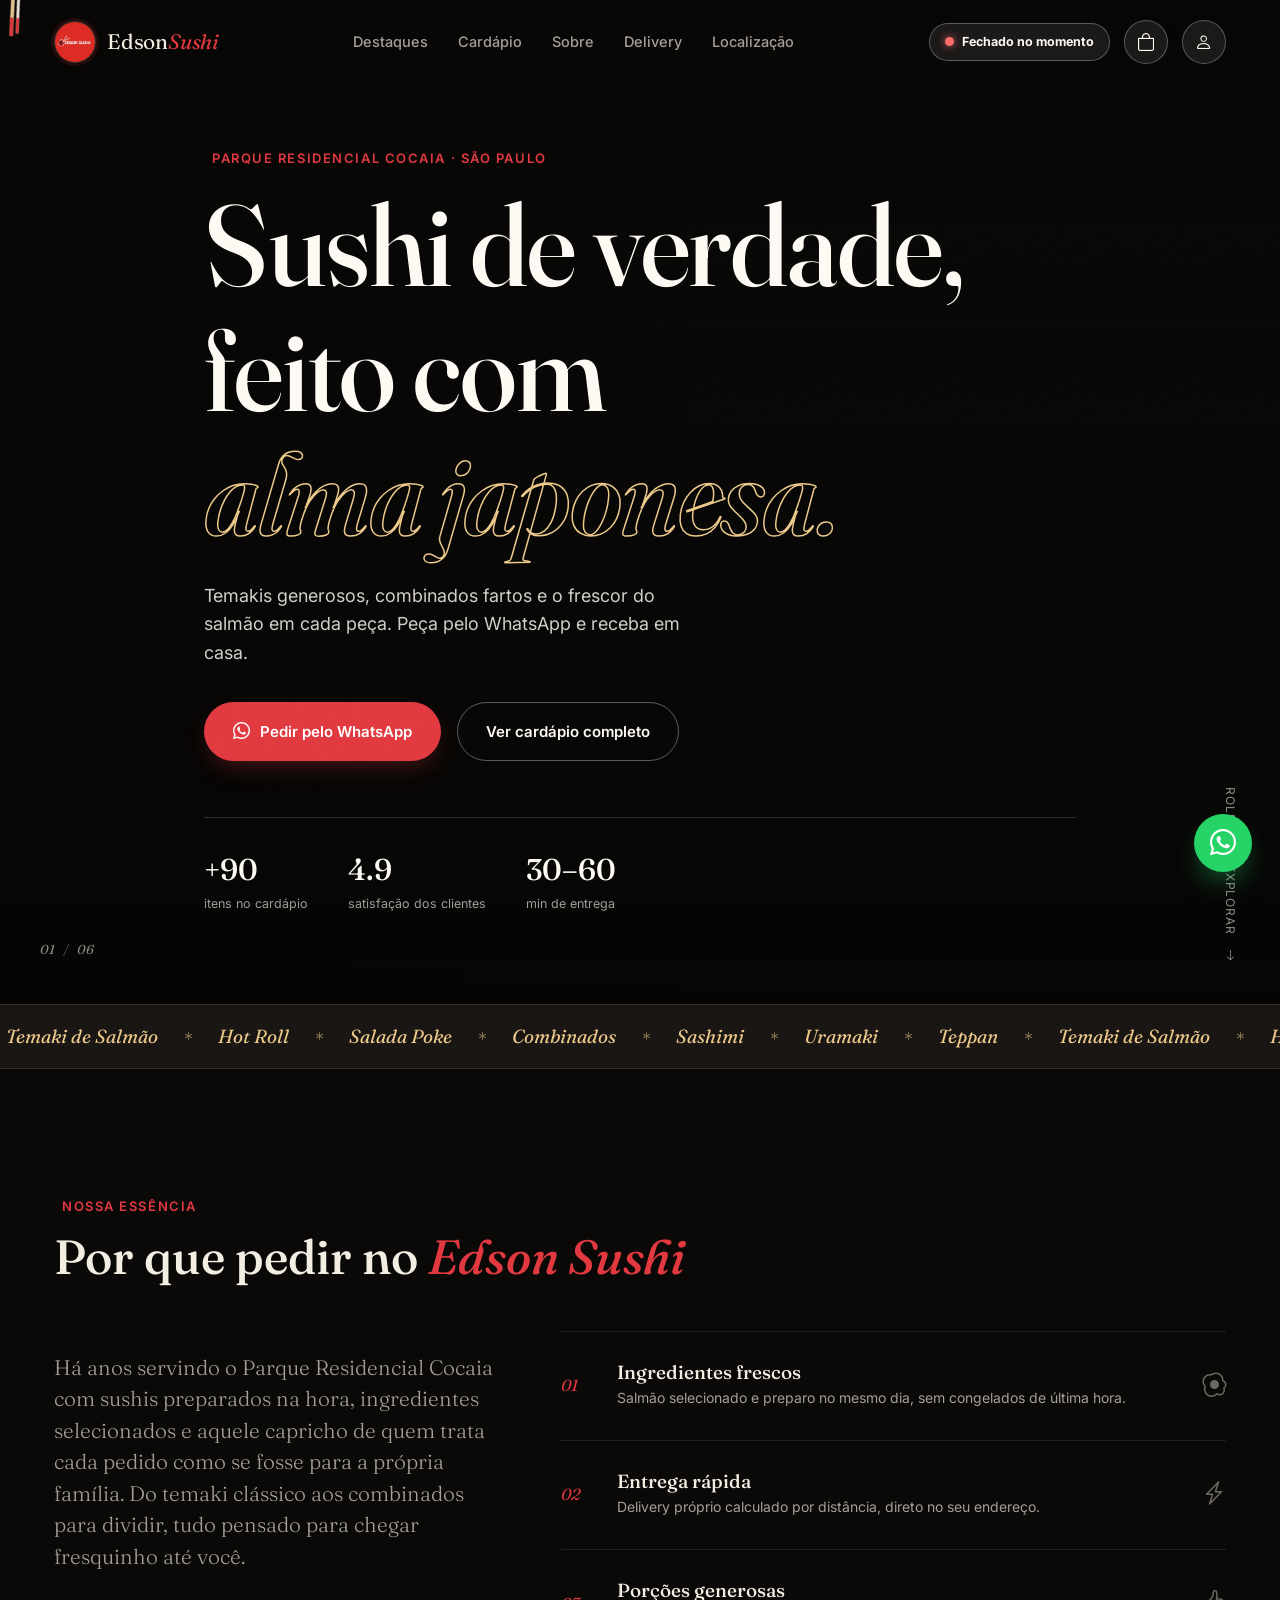
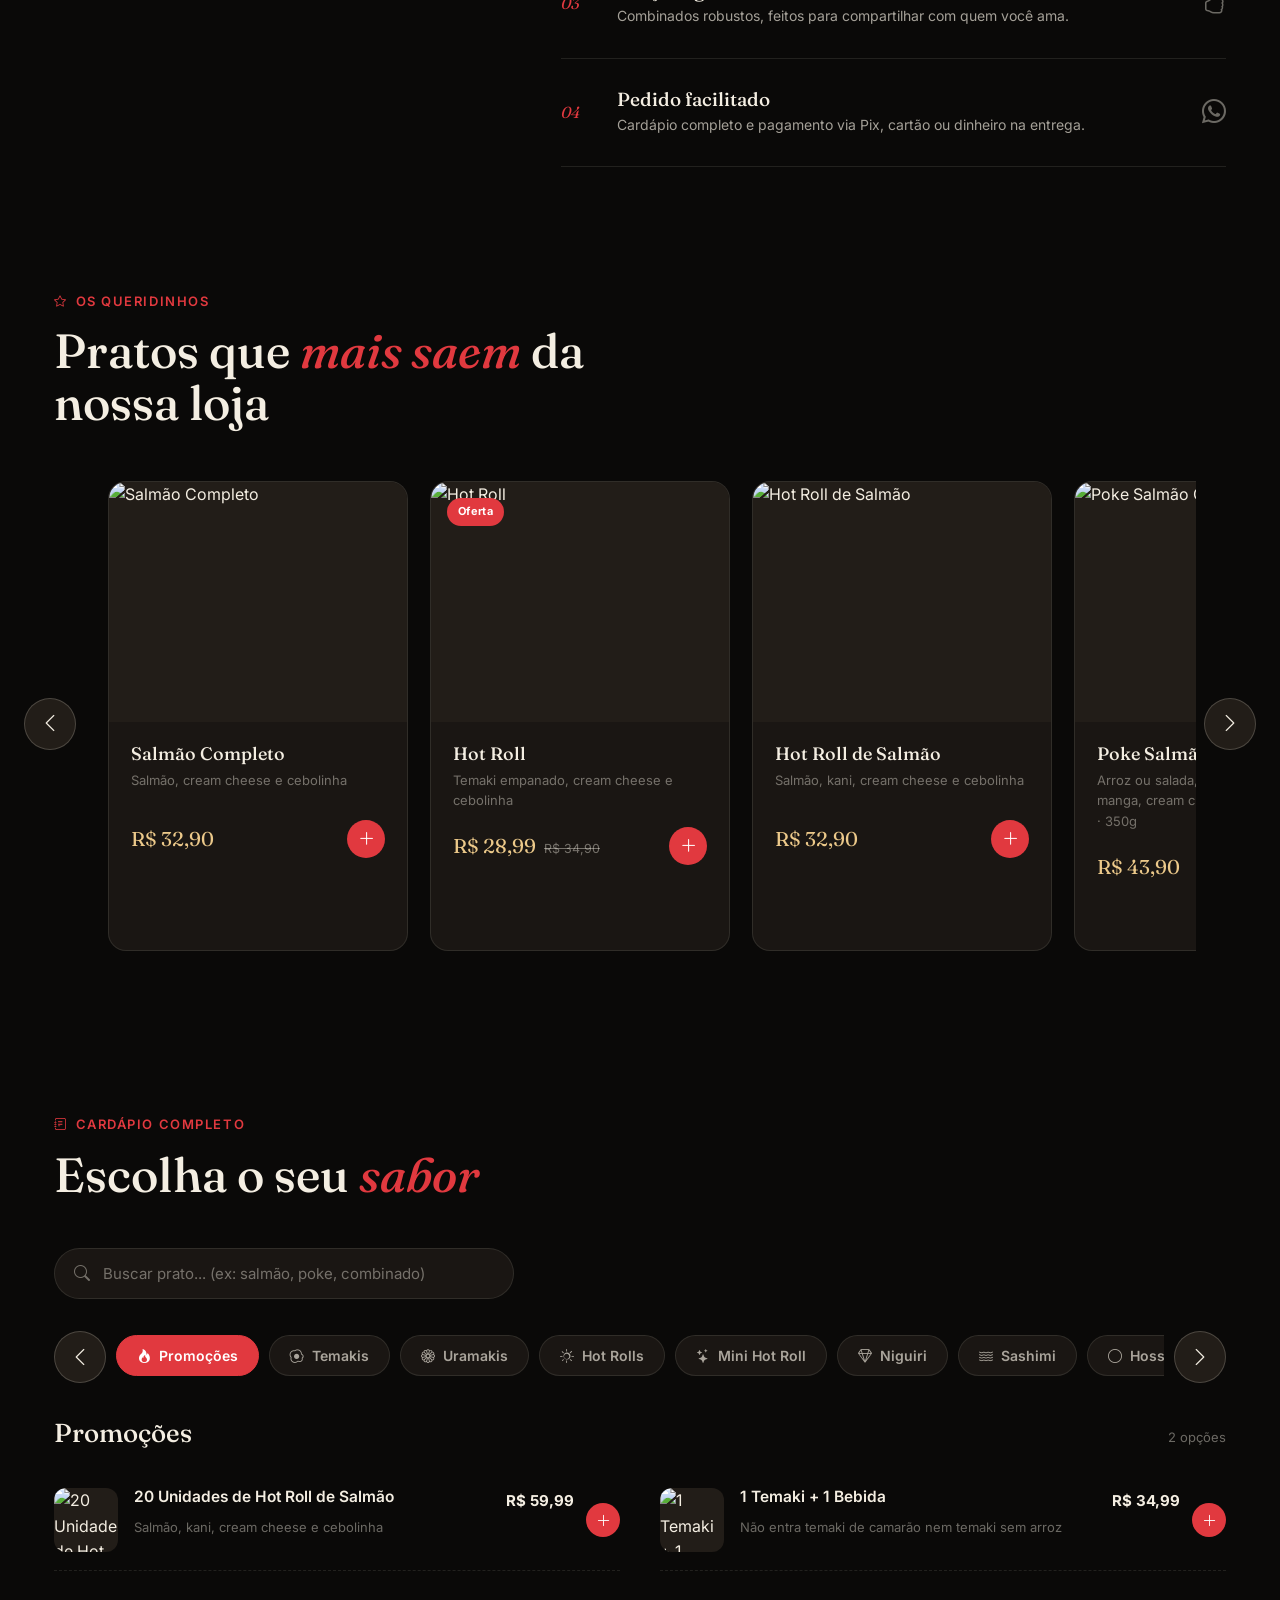
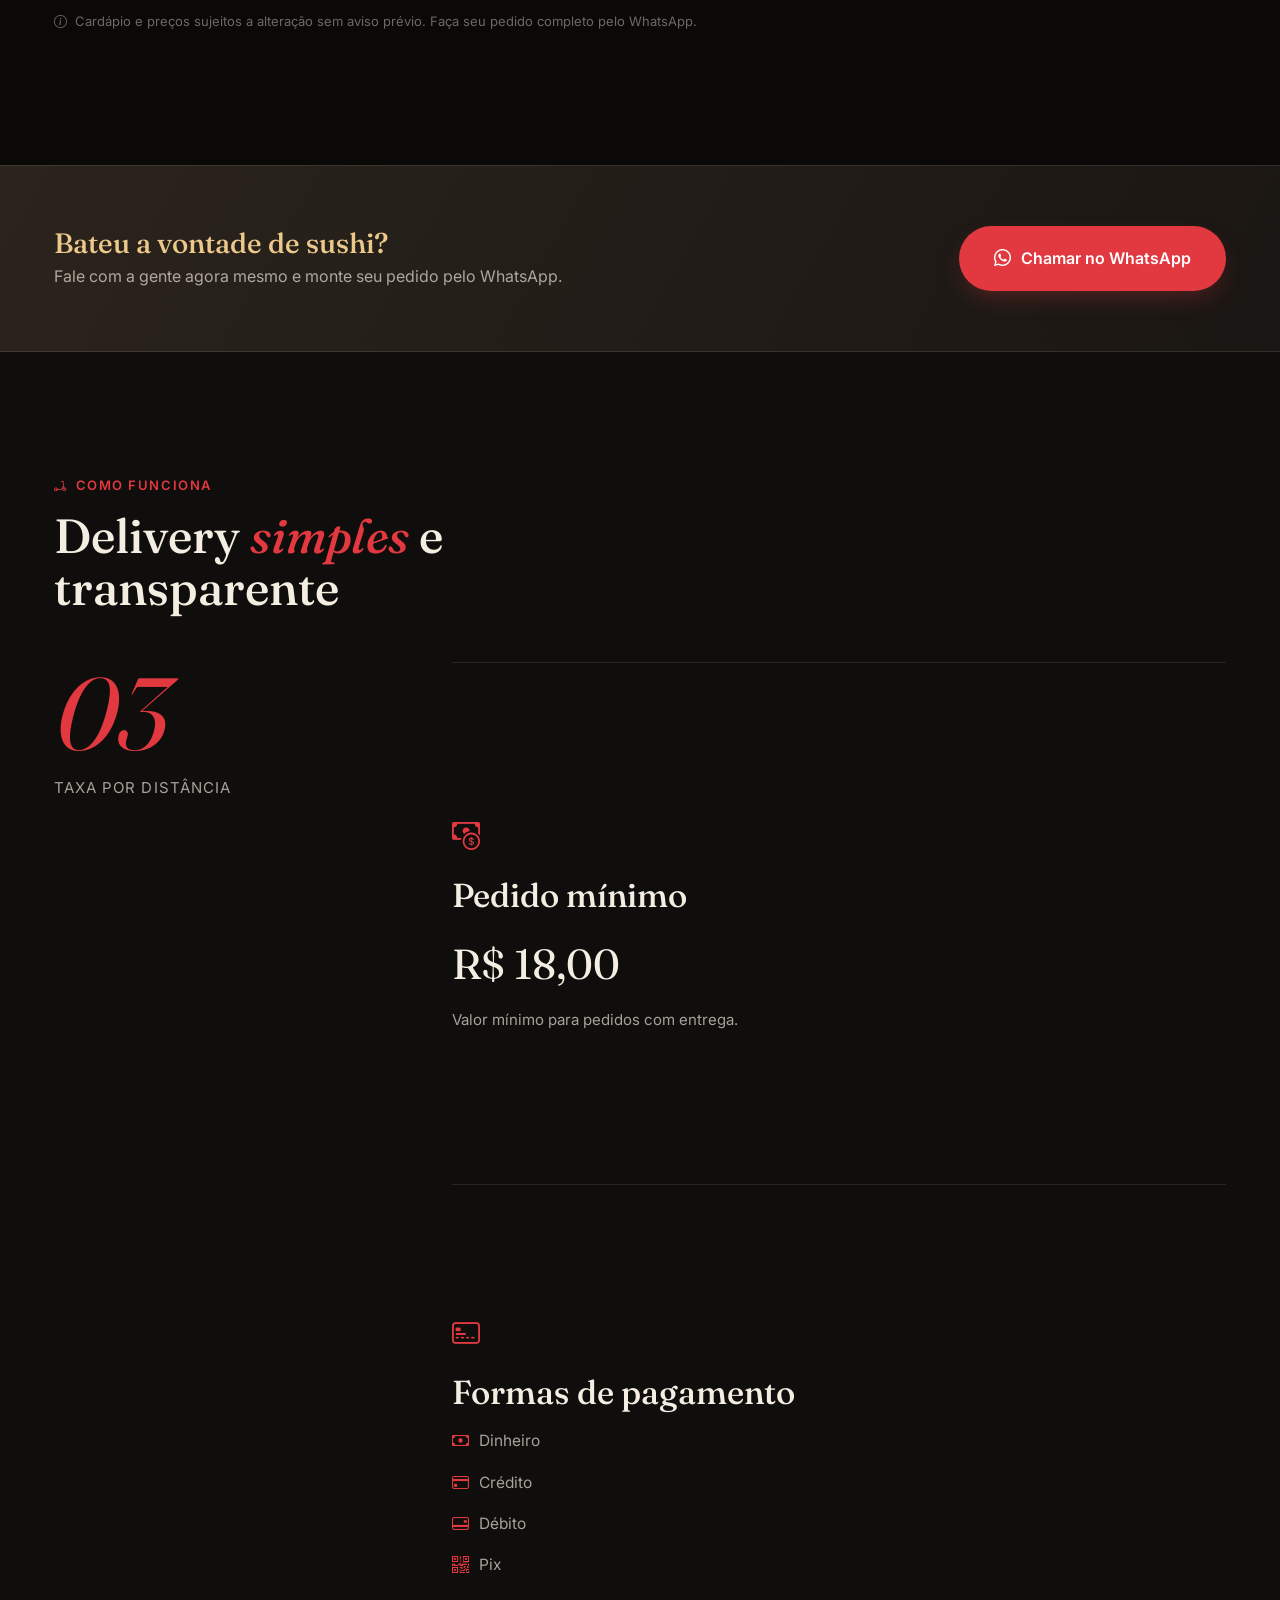
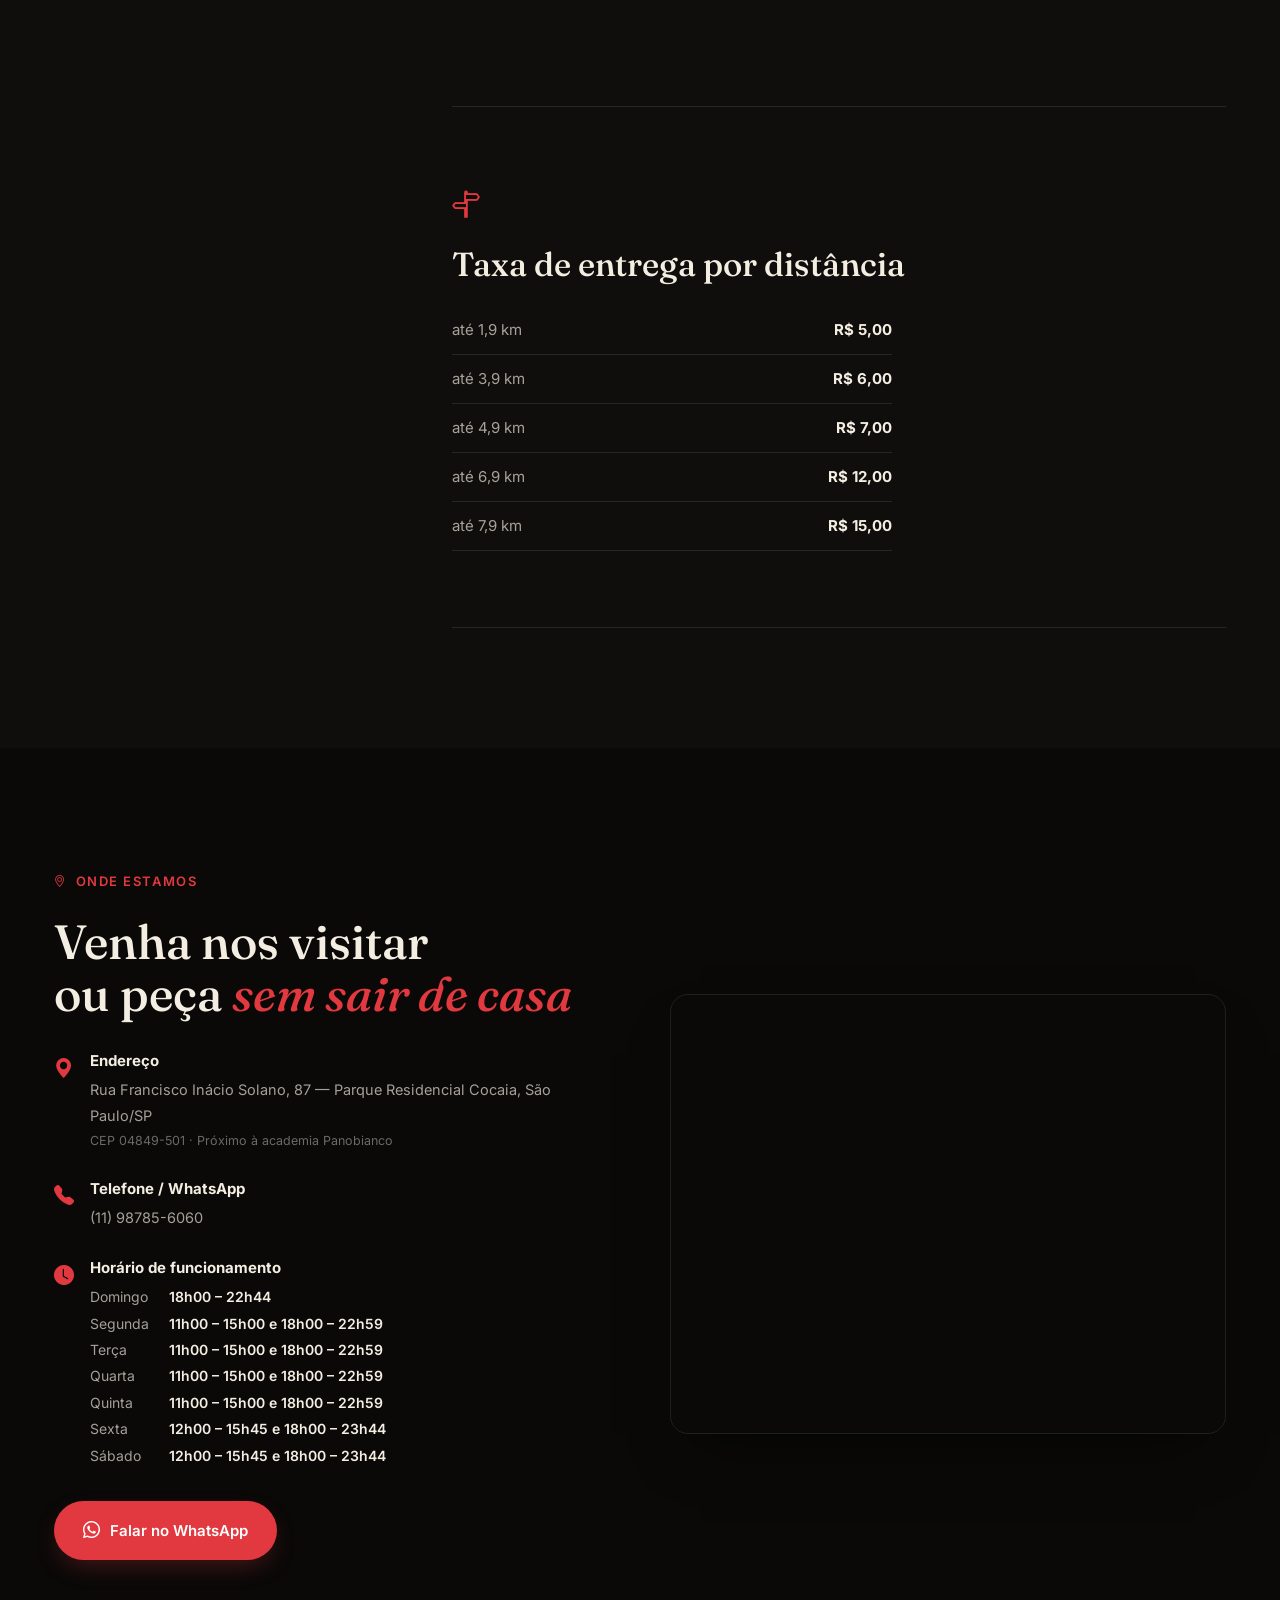
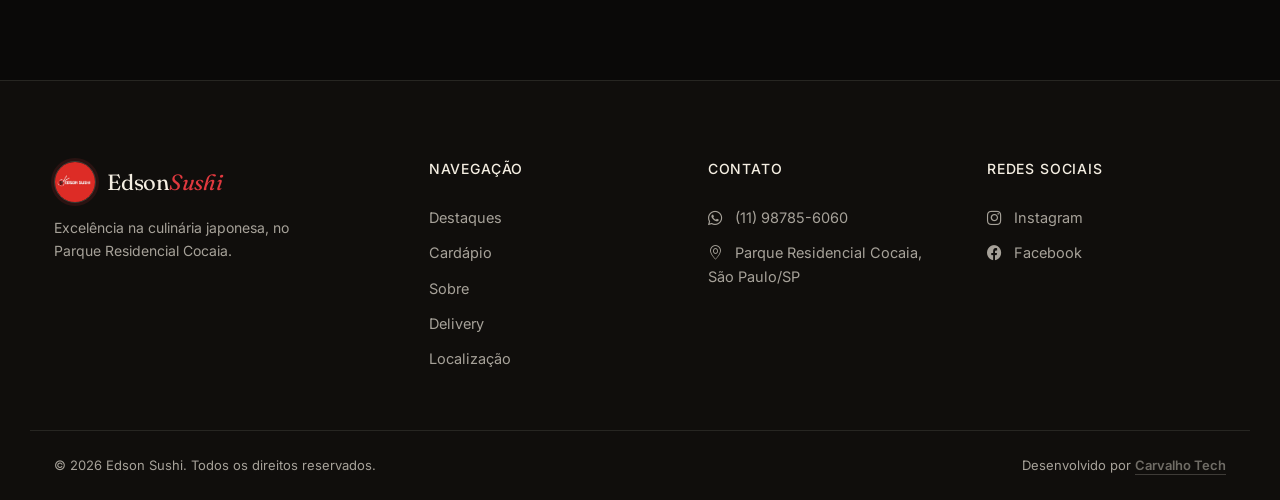
==== commit d45cb7b2: "Adiciona crédito discreto "Desenvolvido por Carvalho Tech" no rodapé Substitui o "Feito com ❤️" pela" ====
--- a/index.html
+++ b/index.html
@@ -352,7 +352,7 @@
   <div class="footer-bottom">
     <div class="container">
       <span>© <span id="year"></span> Edson Sushi. Todos os direitos reservados.</span>
-      <span>Feito com <i class="bi bi-suit-heart-fill"></i> para os amantes de sushi.</span>
+      <span>Desenvolvido por <a href="https://carvalhotech.com" target="_blank" rel="noopener" class="dev-credit-link">Carvalho Tech</a></span>
     </div>
   </div>
 </footer>
--- a/css/style.css
+++ b/css/style.css
@@ -508,6 +508,12 @@
 .footer-bottom{ padding: 24px 0; }
 .footer-bottom .container{ display:flex; justify-content:space-between; flex-wrap:wrap; gap:10px; font-size:13px; }
 .footer-bottom i{ color: var(--red); }
+.dev-credit-link{
+  color: var(--text-faint); font-weight:600; padding-bottom:1px;
+  border-bottom: 1px solid var(--line-strong);
+  transition: color .25s, border-color .25s;
+}
+.dev-credit-link:hover{ color: var(--gold-light); border-color: var(--gold-light); }
 
 /* ============================================
    FLOATING BUTTONS
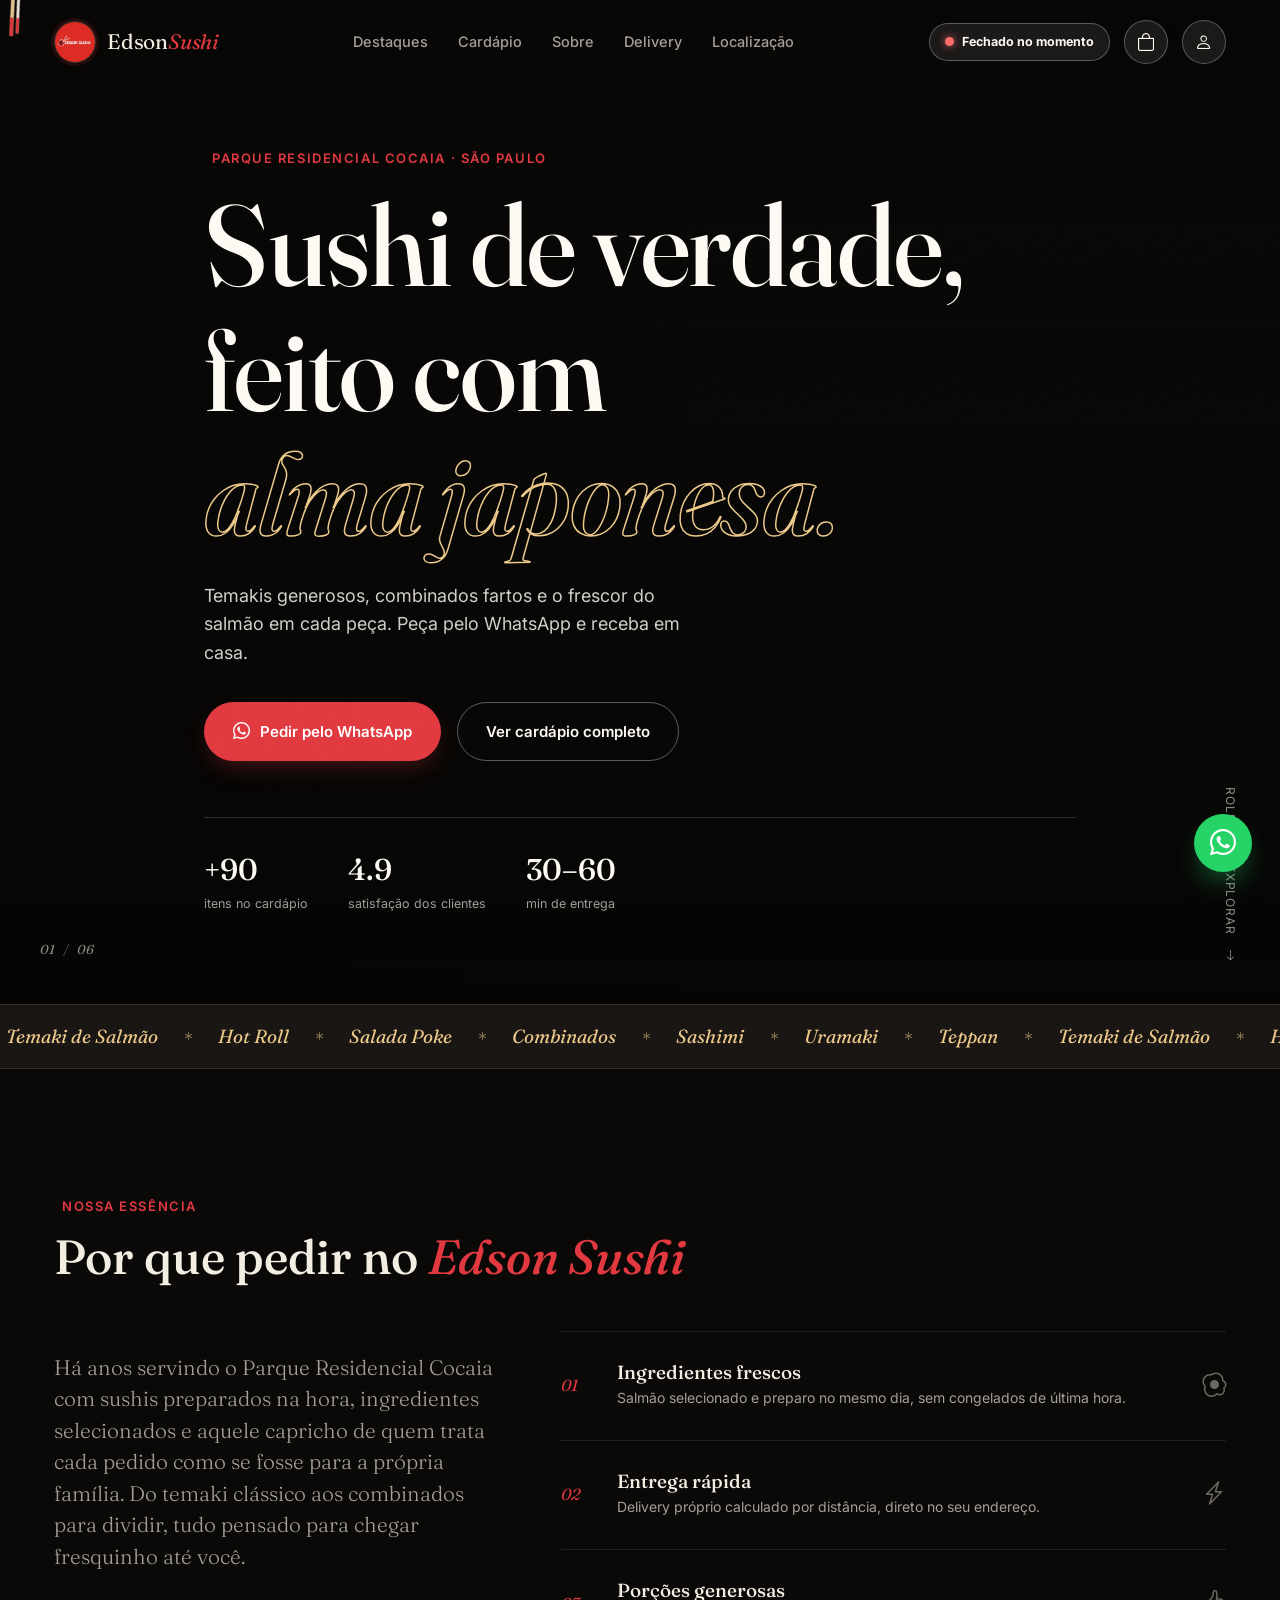
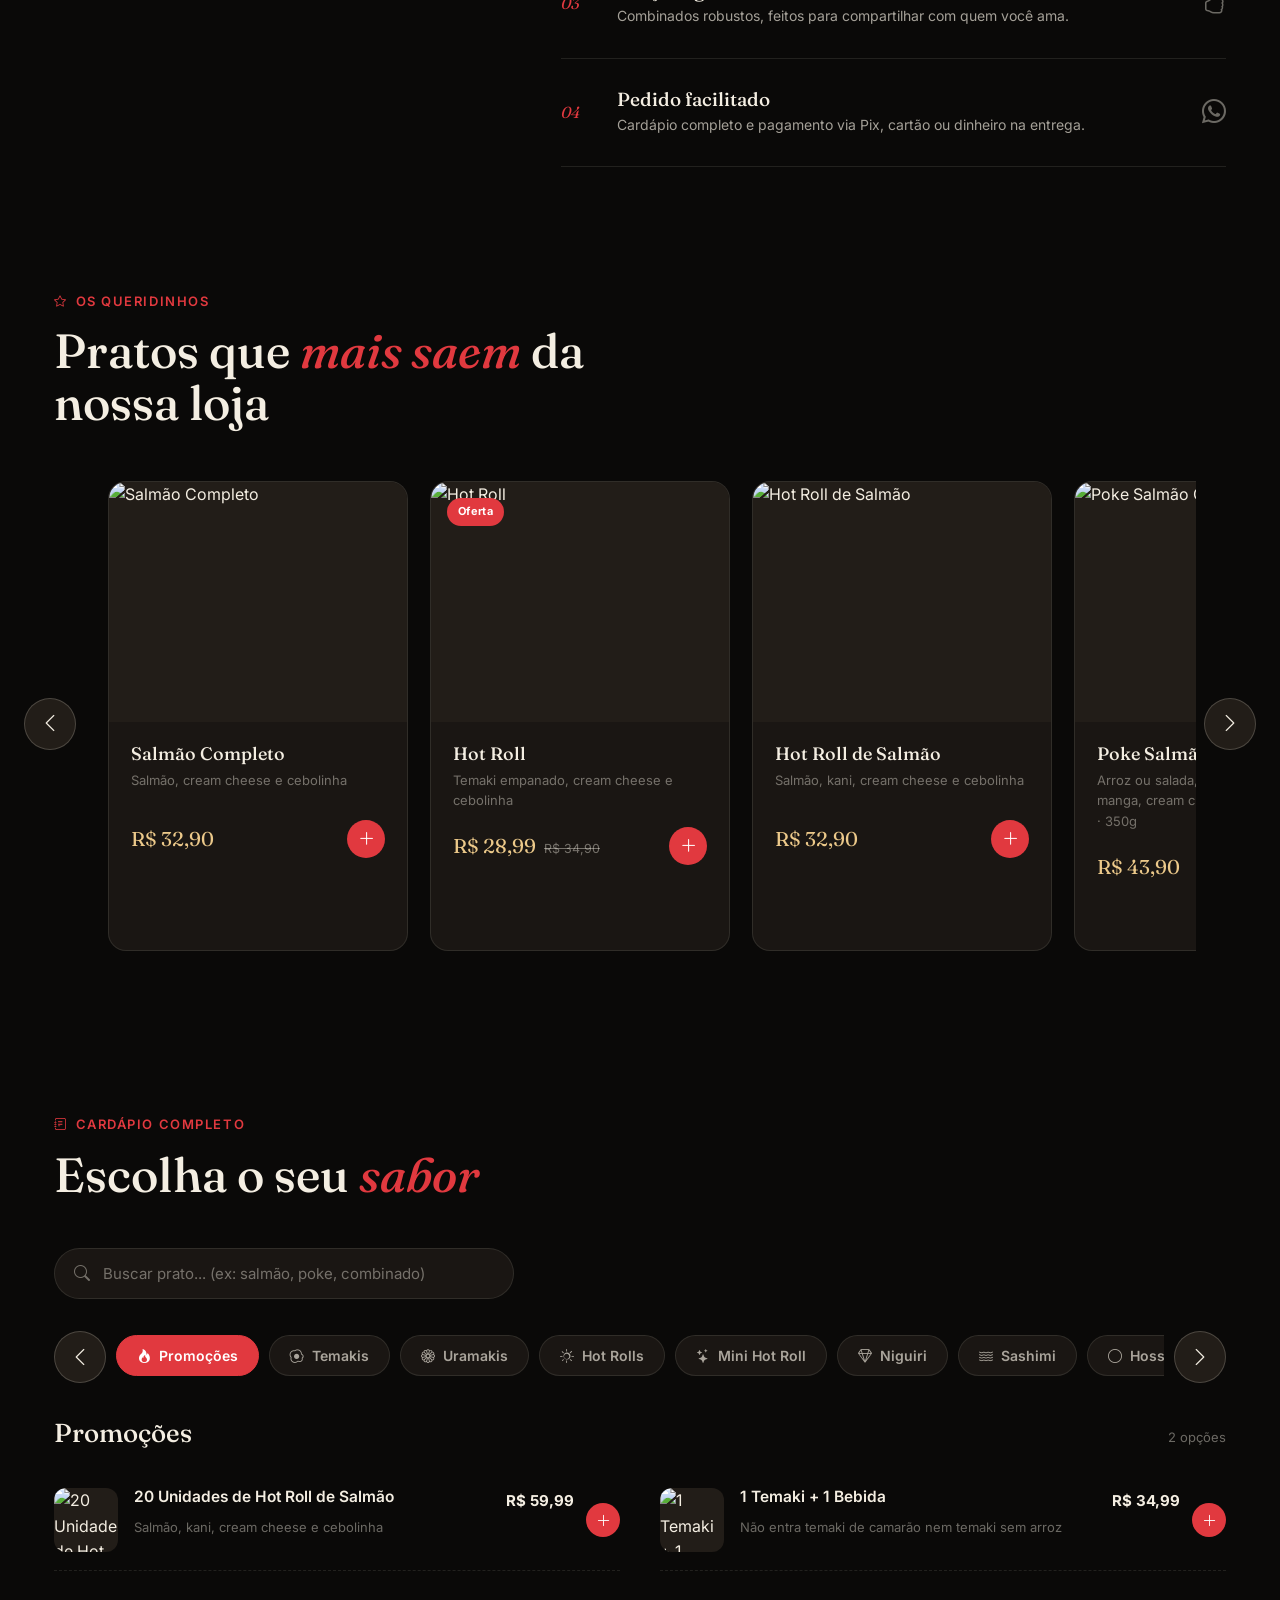
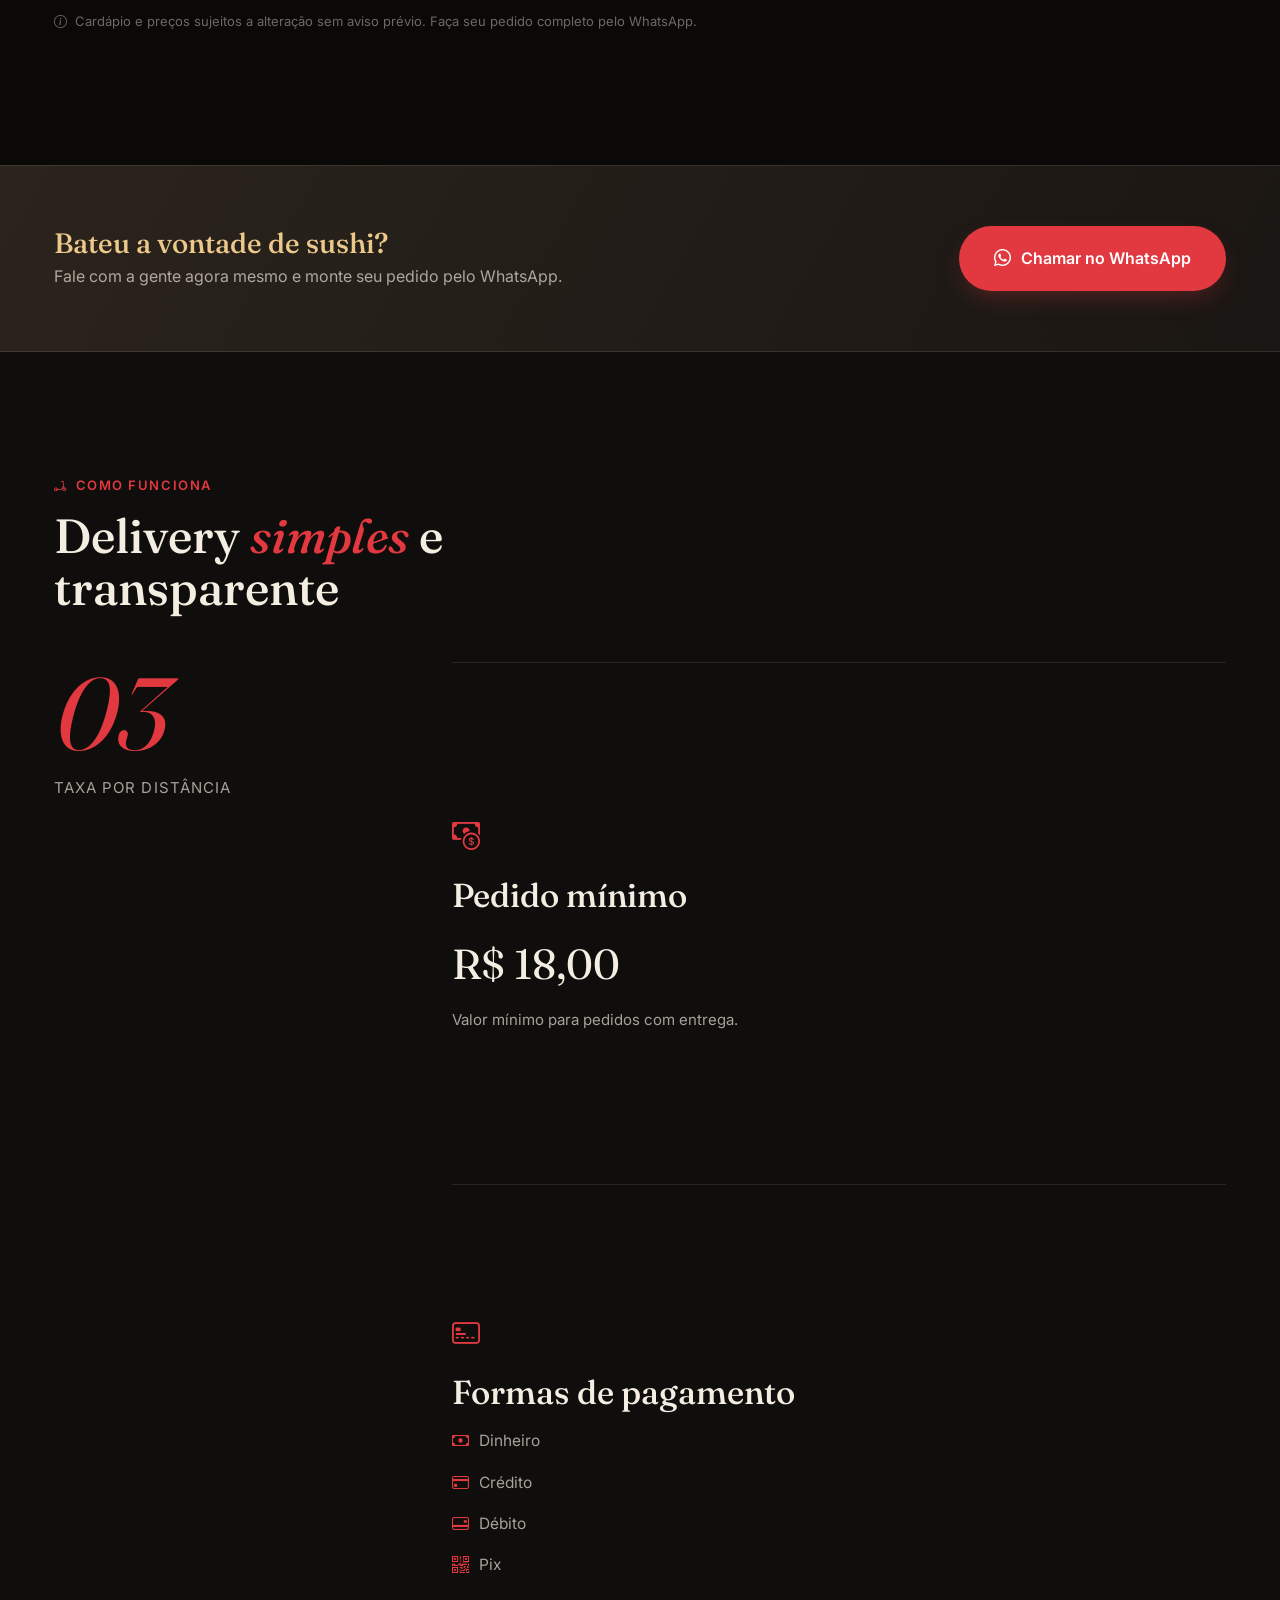
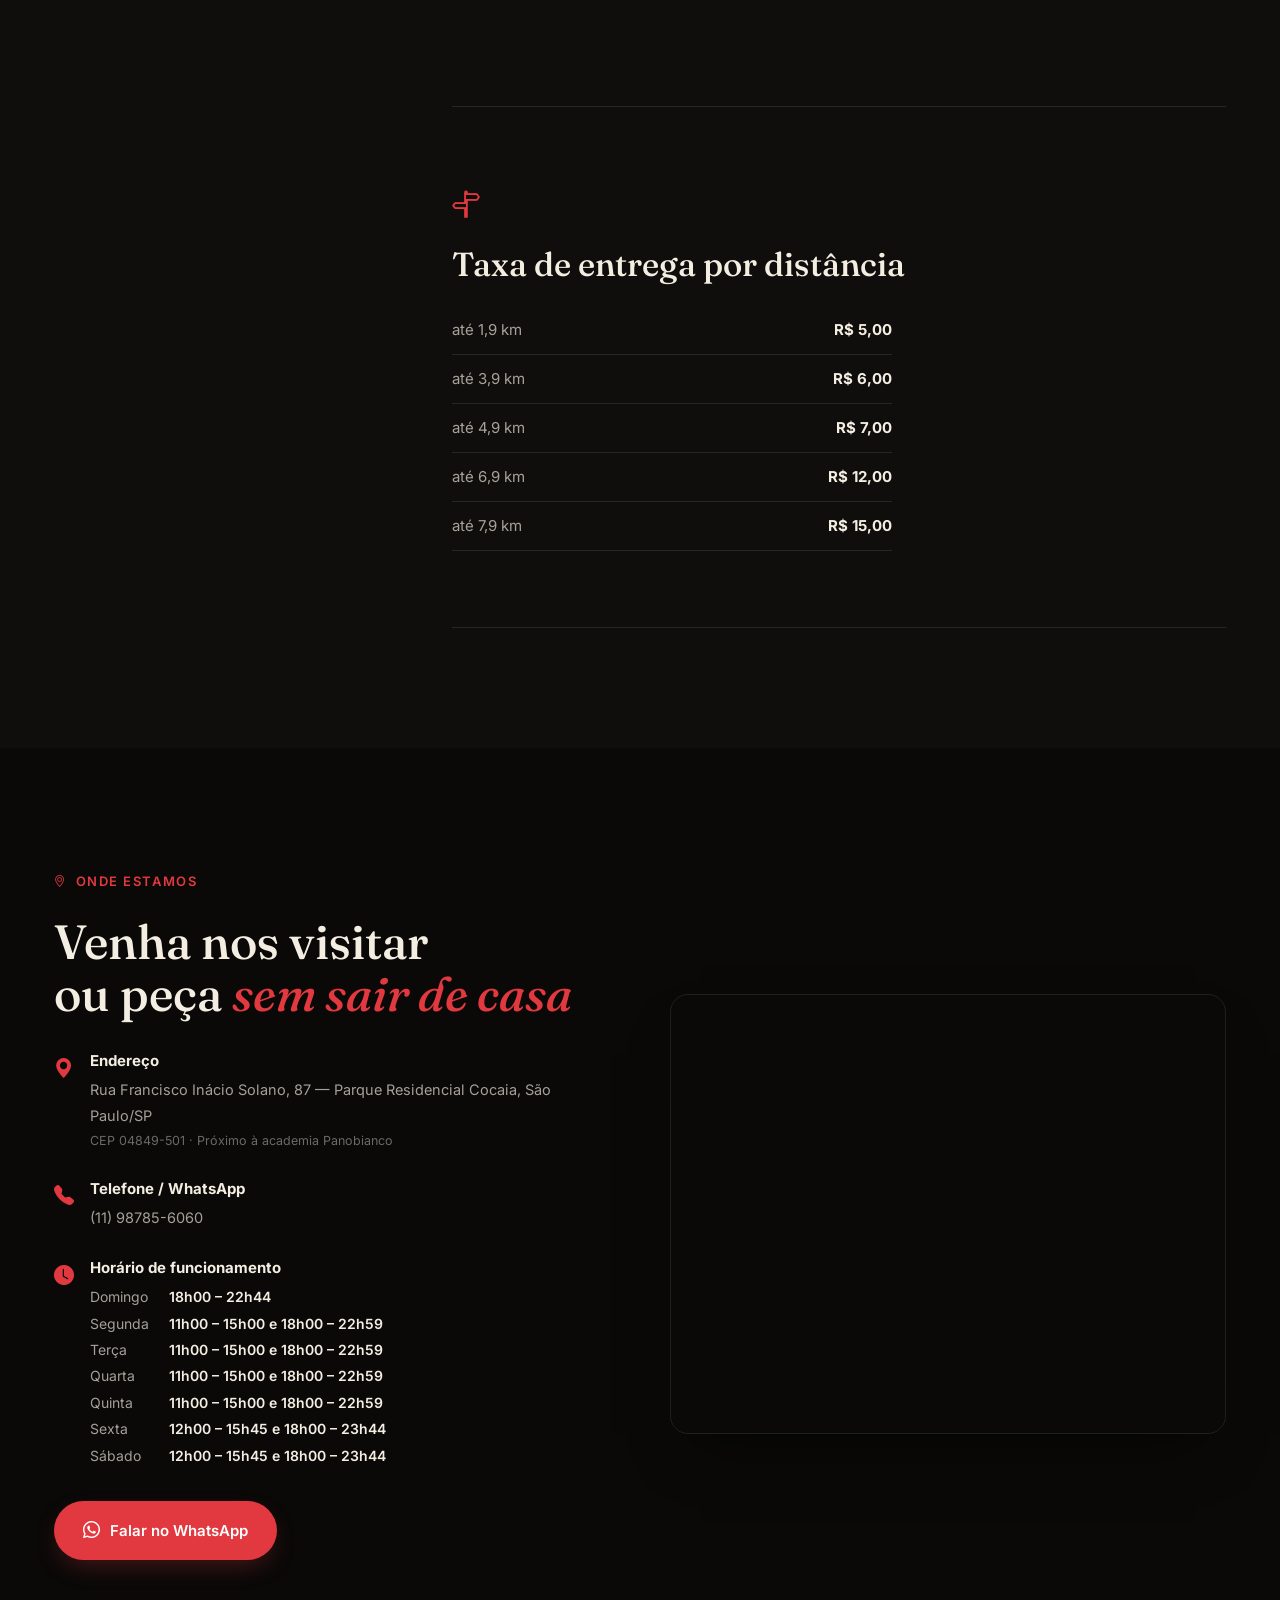
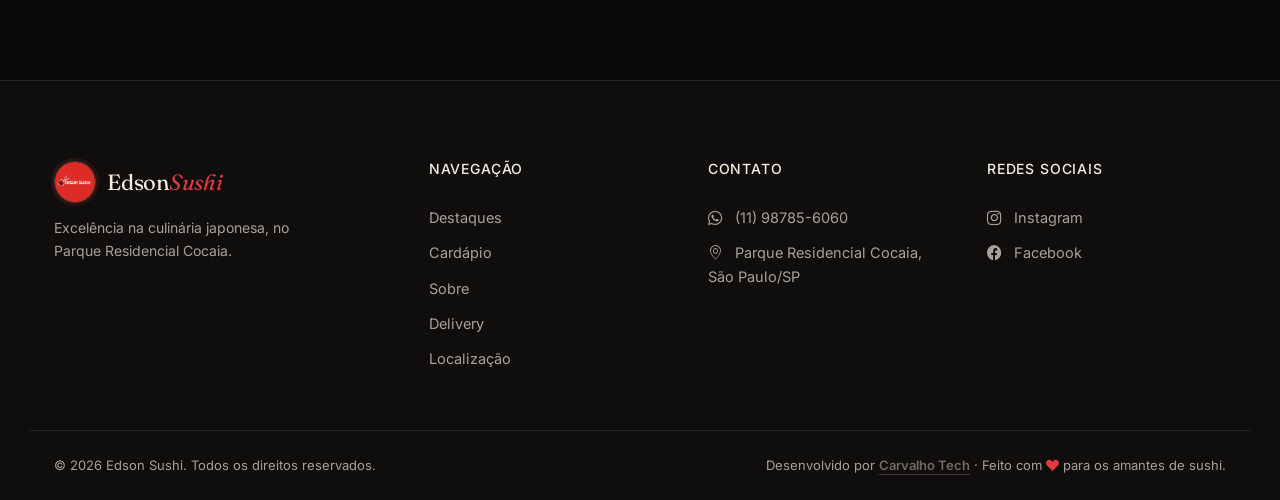
==== commit 6fcf2c79: "Inverte ordem: crédito Carvalho Tech antes da frase do coraçãozinho no rodapé" ====
--- a/index.html
+++ b/index.html
@@ -352,7 +352,7 @@
   <div class="footer-bottom">
     <div class="container">
       <span>© <span id="year"></span> Edson Sushi. Todos os direitos reservados.</span>
-      <span>Desenvolvido por <a href="https://carvalhotech.com" target="_blank" rel="noopener" class="dev-credit-link">Carvalho Tech</a></span>
+      <span>Desenvolvido por <a href="https://carvalhotech.com" target="_blank" rel="noopener" class="dev-credit-link">Carvalho Tech</a> · Feito com <i class="bi bi-suit-heart-fill"></i> para os amantes de sushi.</span>
     </div>
   </div>
 </footer>
